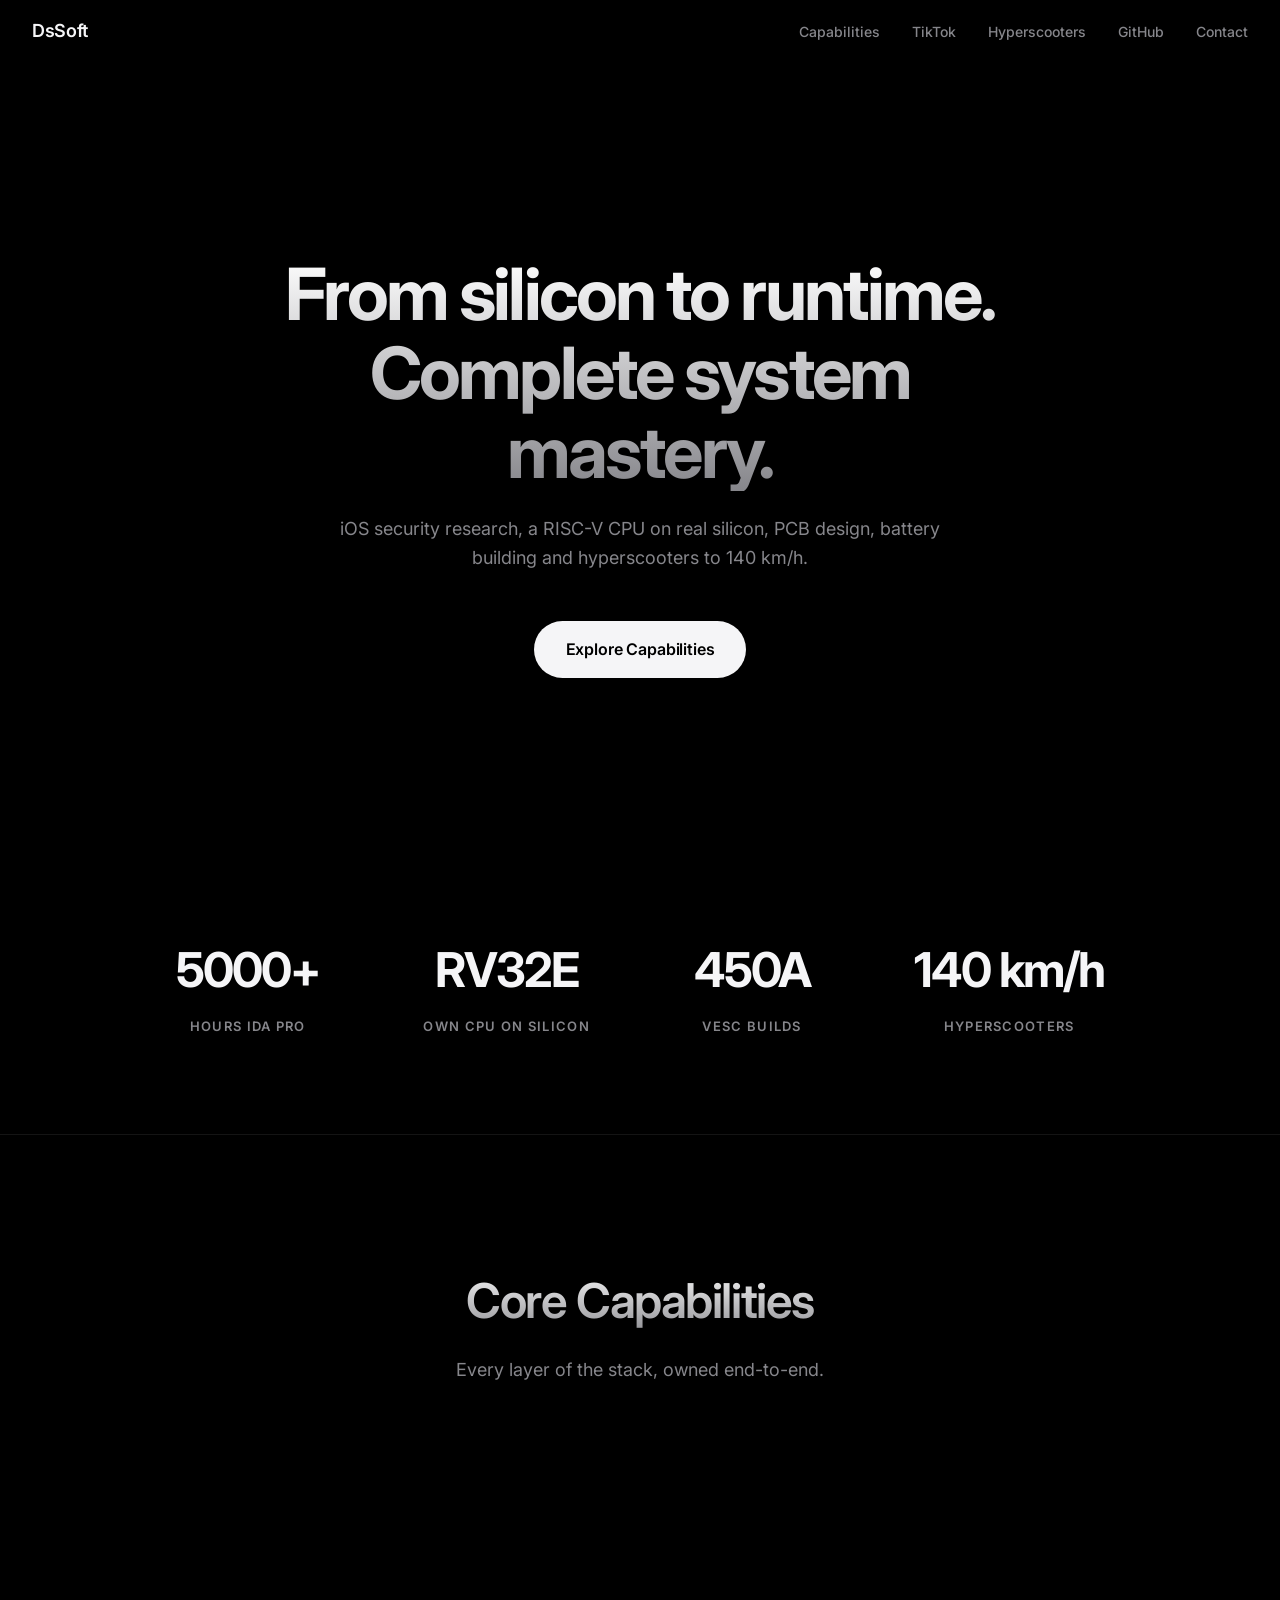
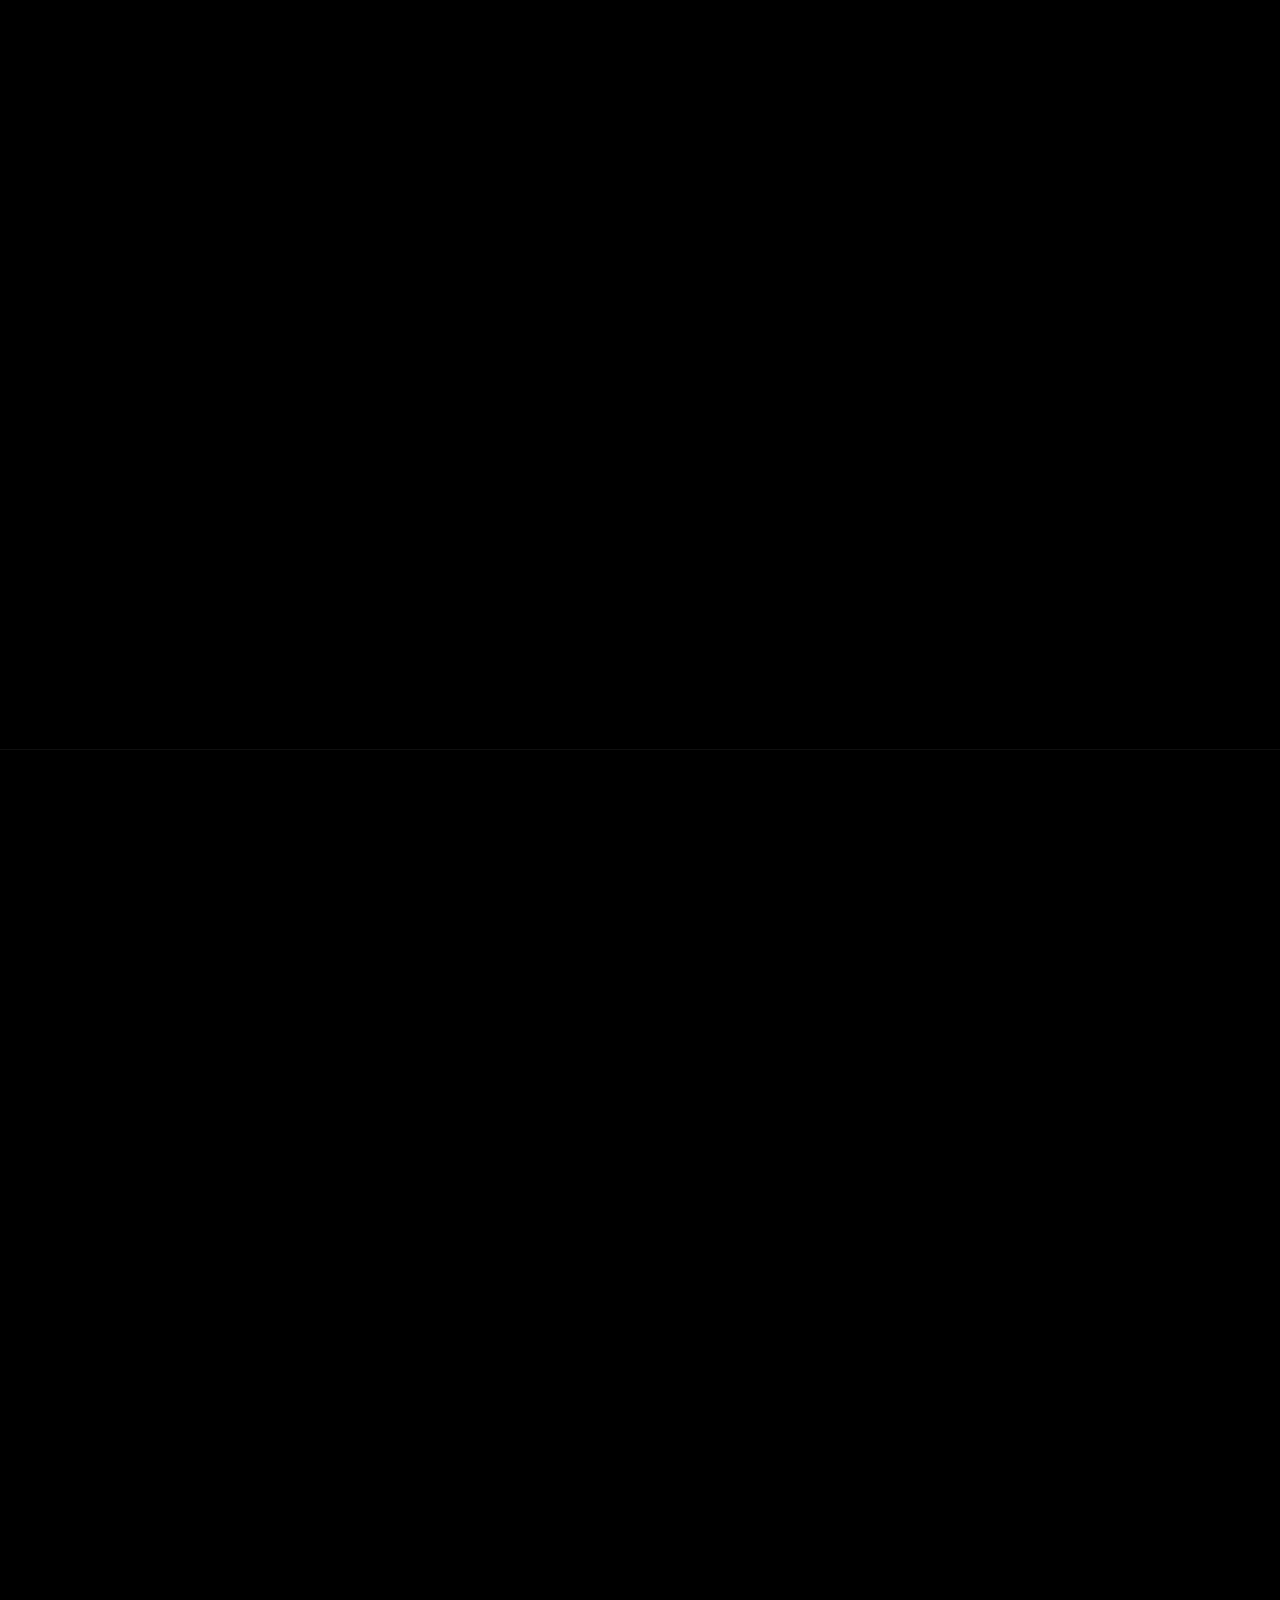
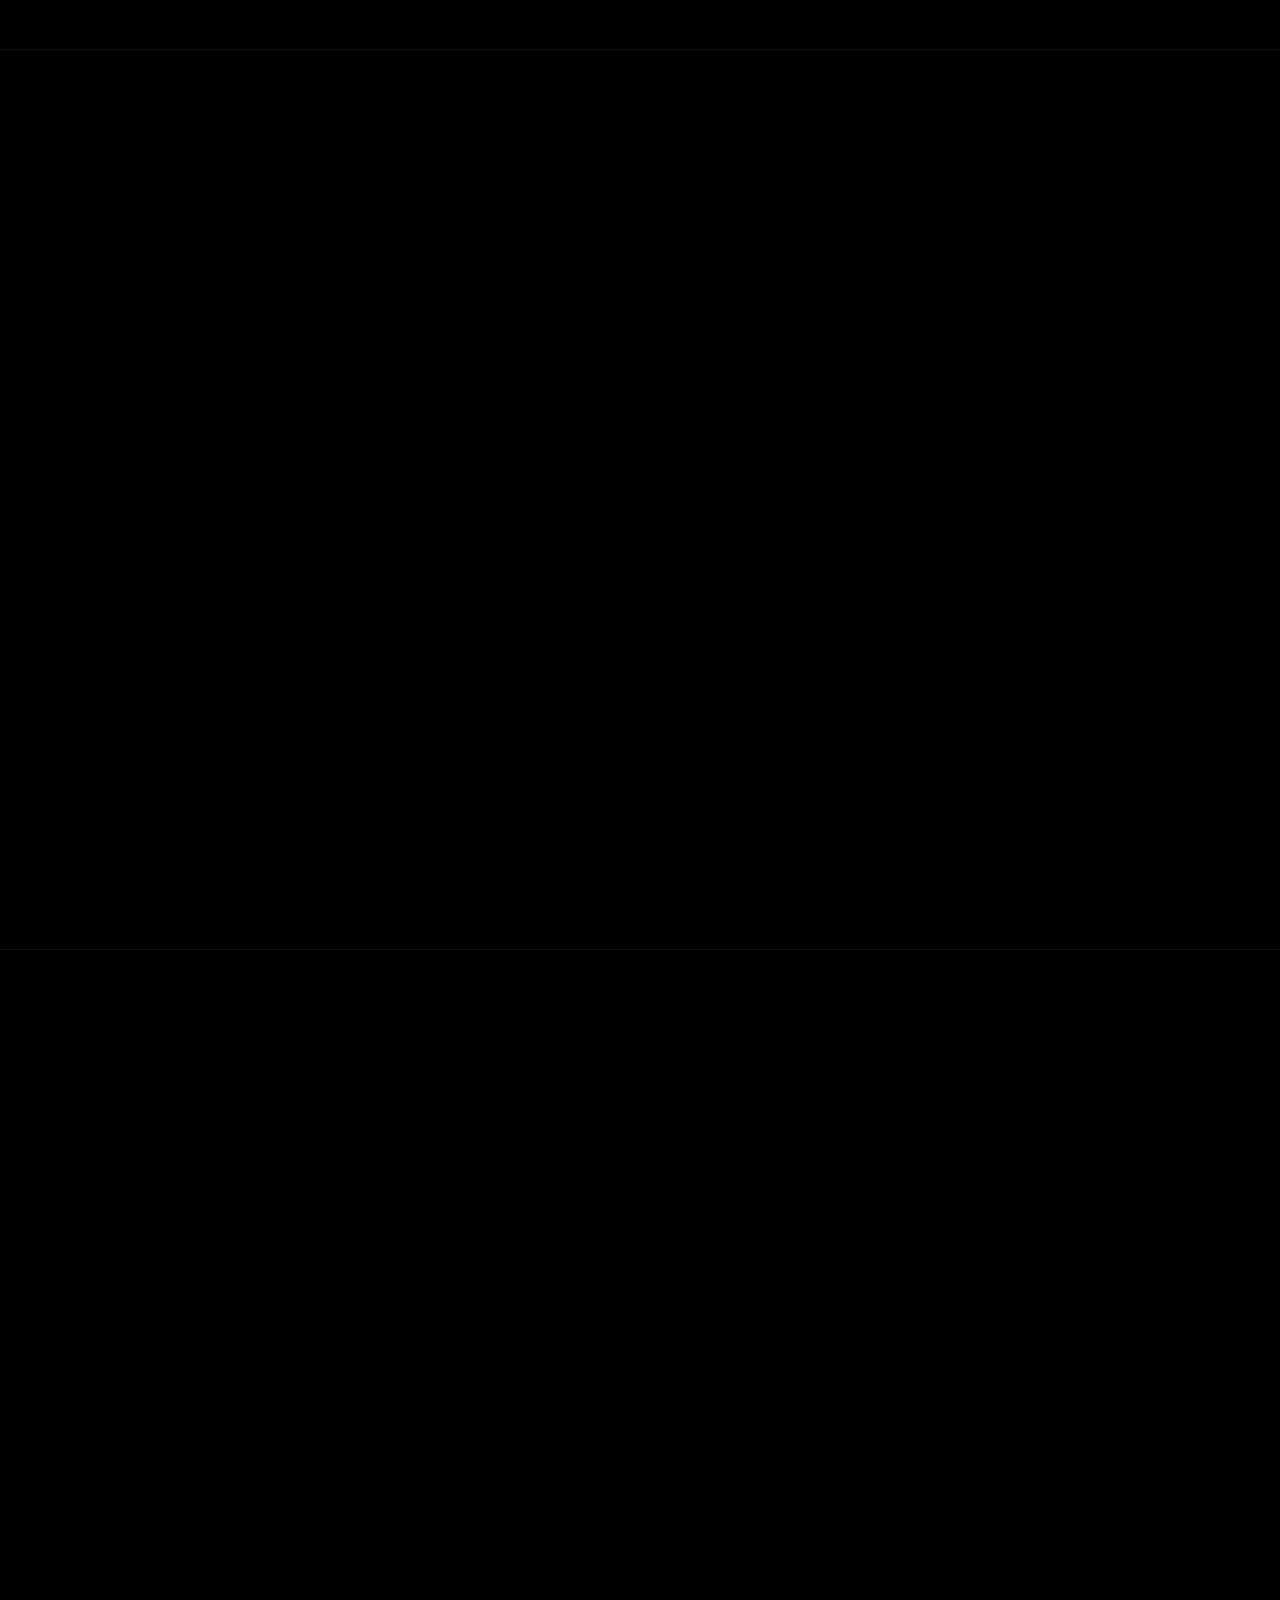
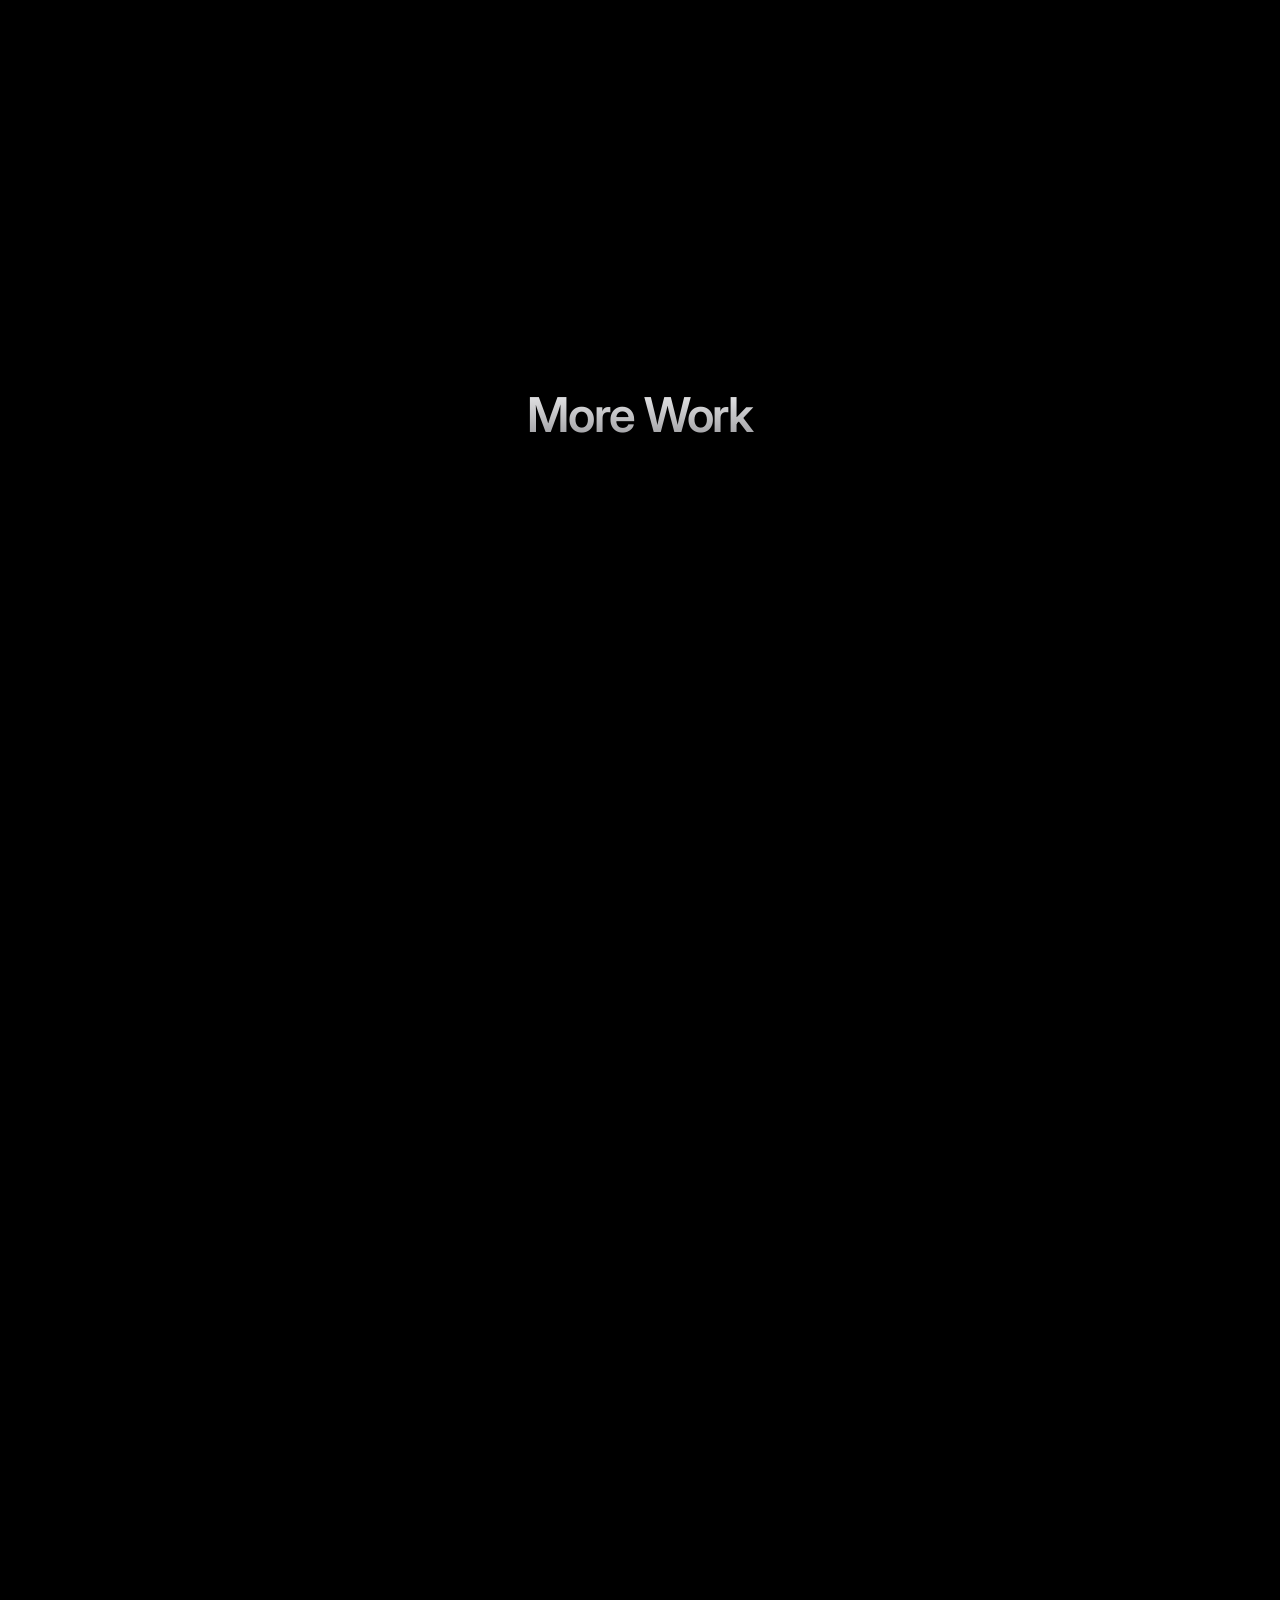
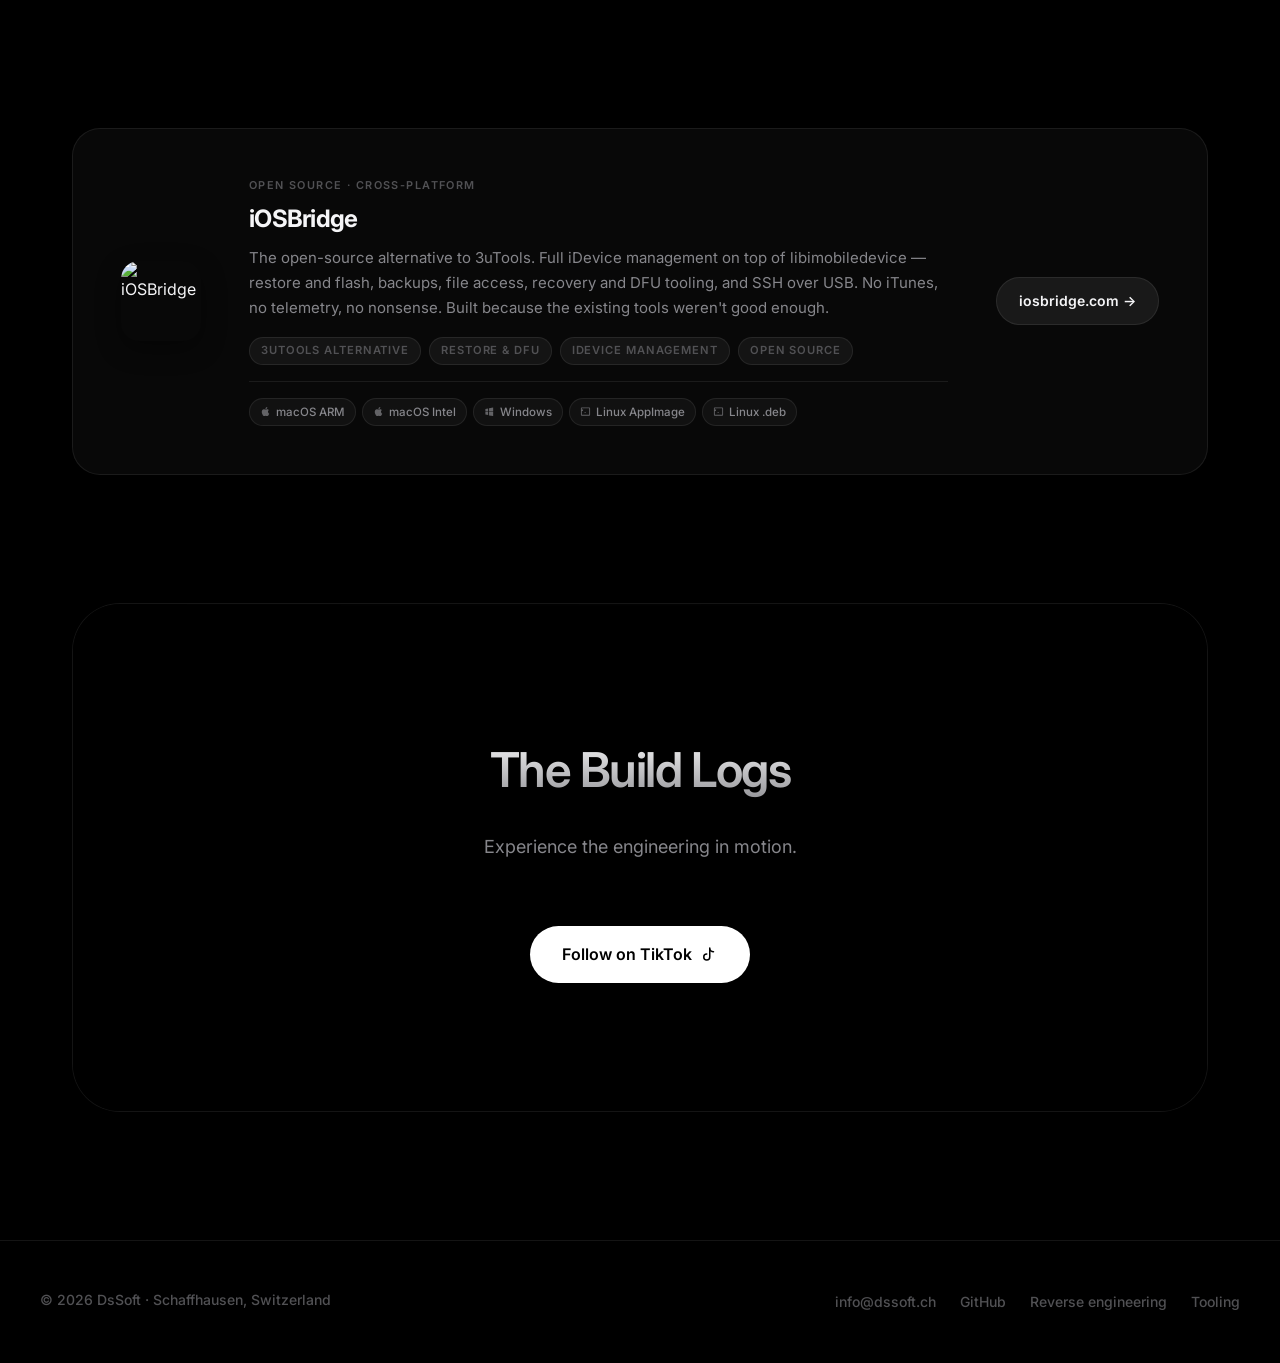
==== index.html @ 842c46b3 "Refresh site content: email contact, new projects, accuracy fixes - Meta/OG/Twitter descriptions: Sc" ====
<!DOCTYPE html>
<html lang="en">

<head>
  <meta charset="UTF-8">
  <meta name="viewport" content="width=device-width, initial-scale=1.0">
  <title>DsSoft — Full-stack hardware & software</title>
  <meta name="description" content="Systems and firmware engineer in Schaffhausen, Switzerland. iOS security research, a RISC-V CPU taped out on Tiny Tapeout, PCB design, custom battery packs and 140 km/h hyperscooters.">
  <link rel="canonical" href="https://www.dssoft.ch/">
  <meta property="og:site_name" content="DsSoft">
  <meta property="og:title" content="DsSoft — Full-stack hardware & software">
  <meta property="og:description" content="Systems and firmware engineer in Schaffhausen, Switzerland. iOS security research, a RISC-V CPU taped out on Tiny Tapeout, PCB design, custom battery packs and 140 km/h hyperscooters.">
  <meta property="og:type" content="website">
  <meta property="og:url" content="https://www.dssoft.ch/">
  <meta property="og:image" content="https://www.dssoft.ch/assets/images/rawdev.jpg">
  <meta name="twitter:card" content="summary_large_image">
  <meta name="twitter:title" content="DsSoft — Full-stack hardware & software">
  <meta name="twitter:description" content="Systems and firmware engineer in Schaffhausen, Switzerland. iOS security research, a RISC-V CPU taped out on Tiny Tapeout, PCB design, custom battery packs and 140 km/h hyperscooters.">
  <meta name="twitter:image" content="https://www.dssoft.ch/assets/images/rawdev.jpg">
  <script type="application/ld+json">
  {
    "@context": "https://schema.org",
    "@type": "Person",
    "name": "DsSoft",
    "url": "https://www.dssoft.ch",
    "sameAs": [
      "https://github.com/dssoftx",
      "https://www.tiktok.com/@whos_.daniel"
    ],
    "description": "Independent systems and firmware engineer specializing in iOS security research, digital chip design, PCB design, custom battery packs and hyperscooter builds.",
    "email": "mailto:info@dssoft.ch",
    "address": {
      "@type": "PostalAddress",
      "addressLocality": "Schaffhausen",
      "addressCountry": "CH"
    },
    "knowsAbout": [
      "Battery Building",
      "VESC Modifications",
      "Hyperscooter Engineering",
      "Reverse Engineering",
      "Embedded Systems",
      "PCB Design",
      "iOS Security Research",
      "RISC-V",
      "Digital IC Design",
      "FPGA",
      "Hackintosh Development"
    ]
  }
  </script>
  <link rel="preconnect" href="https://fonts.googleapis.com">
  <link rel="preconnect" href="https://fonts.gstatic.com" crossorigin>
  <link href="https://fonts.googleapis.com/css2?family=Inter:wght@400;500;600;700&display=swap" rel="stylesheet">
  <style>
    :root {
      --hero-image: url('assets/images/rawdev.jpg');
      --bg-deep: #000000;
      --bg-elevated: #111111;
      --bg-glass: rgba(20, 20, 22, 0.4);
      --bg-glass-hover: rgba(30, 30, 34, 0.5);
      --border-subtle: rgba(255, 255, 255, 0.08);
      --border-strong: rgba(255, 255, 255, 0.16);
      --glass-edge: inset 0 1px 1px rgba(255, 255, 255, 0.15);
      --text-primary: #F5F5F7;
      --text-secondary: #86868B;
      --text-muted: #515154;
      --accent: #0A84FF;
      --accent-glow: rgba(10, 132, 255, 0.4);
      --btn-bg: #F5F5F7;
      --btn-text: #000000;
      --btn-bg-dark: rgba(255, 255, 255, 0.08);
      --ease-out-expo: cubic-bezier(0.16, 1, 0.3, 1);
      --ease-in-out: cubic-bezier(0.65, 0, 0.35, 1);
      --duration-fast: 250ms;
      --duration-normal: 400ms;
      --duration-slow: 700ms;
      --space-xs: 0.25rem;
      --space-sm: 0.5rem;
      --space-md: 1rem;
      --space-lg: 1.5rem;
      --space-xl: 2rem;
      --space-2xl: 3rem;
      --space-3xl: 4rem;
      --space-4xl: 6rem;
      --space-5xl: 8rem;
      --vh: 1vh;
    }

    *,
    *::before,
    *::after {
      box-sizing: border-box;
      margin: 0;
      padding: 0;
    }

    html {
      overflow-x: hidden;
      background: var(--bg-deep);
      height: 100%;
    }

    body {
      font-family: 'Inter', -apple-system, BlinkMacSystemFont, 'Segoe UI', sans-serif;
      background: var(--bg-deep);
      color: var(--text-primary);
      line-height: 1.6;
      overflow-x: hidden;
      -webkit-font-smoothing: antialiased;
      -moz-osx-font-smoothing: grayscale;
      -ms-overflow-style: none;
      scrollbar-width: none;
    }

    body::-webkit-scrollbar {
      display: none;
    }

    h1 {
      font-size: clamp(2.5rem, 6vw + 1rem, 4.5rem);
      font-weight: 700;
      letter-spacing: -0.04em;
      line-height: 1.1;
    }

    h2 {
      font-size: clamp(1.75rem, 4vw + 0.5rem, 3rem);
      font-weight: 600;
      letter-spacing: -0.03em;
    }

    h3 {
      font-size: clamp(1.25rem, 2vw + 0.25rem, 1.5rem);
      font-weight: 600;
      letter-spacing: -0.02em;
    }

    p {
      font-size: clamp(1rem, 1.2vw + 0.5rem, 1.125rem);
      color: var(--text-secondary);
    }

    a {
      color: inherit;
      text-decoration: none;
    }

    .text-gradient {
      background: linear-gradient(180deg, #FFFFFF 0%, #86868B 100%);
      -webkit-background-clip: text;
      -webkit-text-fill-color: transparent;
      background-clip: text;
    }

    /* ── Navbar: fully transparent on load, blurs on scroll ── */
    .navbar {
      position: fixed;
      top: 0;
      left: 0;
      right: 0;
      z-index: 1000;
      padding: var(--space-md) var(--space-xl);
      display: flex;
      align-items: center;
      justify-content: space-between;
      min-height: 64px;
      background: transparent;
      backdrop-filter: none;
      -webkit-backdrop-filter: none;
      border-bottom: 1px solid transparent;
      transition: background 0.5s var(--ease-out-expo),
        backdrop-filter 0.5s var(--ease-out-expo),
        border-color 0.5s var(--ease-out-expo),
        box-shadow 0.5s var(--ease-out-expo);
    }

    .navbar.is-solid {
      background: rgba(10, 10, 12, 0.65);
      backdrop-filter: saturate(180%) blur(20px);
      -webkit-backdrop-filter: saturate(180%) blur(20px);
      border-bottom: 1px solid var(--border-subtle);
      box-shadow: 0 4px 30px rgba(0, 0, 0, 0.5);
    }

    .navbar__brand {
      font-weight: 600;
      font-size: 1.125rem;
      letter-spacing: -0.02em;
      color: var(--text-primary);
      z-index: 1100;
    }

    .navbar__nav {
      display: flex;
      align-items: center;
    }

    .menu-toggle {
      display: none;
      background: none;
      border: none;
      cursor: pointer;
      padding: 10px;
      z-index: 1200;
      position: relative;
    }

    .hamburger {
      display: block;
      width: 24px;
      height: 2px;
      background: var(--text-primary);
      position: relative;
      transition: background 0.3s;
    }

    .hamburger::before,
    .hamburger::after {
      content: '';
      position: absolute;
      width: 24px;
      height: 2px;
      background: var(--text-primary);
      transition: all 0.3s;
    }

    .hamburger::before {
      top: -8px;
    }

    .hamburger::after {
      bottom: -8px;
    }

    .menu-toggle.is-active .hamburger {
      background: transparent;
    }

    .menu-toggle.is-active .hamburger::before {
      transform: rotate(45deg);
      top: 0;
    }

    .menu-toggle.is-active .hamburger::after {
      transform: rotate(-45deg);
      bottom: 0;
    }

    .navbar__links {
      display: flex;
      gap: var(--space-xl);
      list-style: none;
    }

    .navbar__links a {
      font-size: 0.875rem;
      font-weight: 500;
      color: var(--text-secondary);
      transition: color var(--duration-fast);
    }

    .navbar__links a:hover {
      color: var(--text-primary);
    }

    @media (max-width: 768px) {
      .menu-toggle {
        display: block;
      }

      .navbar__links {
        position: fixed;
        top: 0;
        right: -100%;
        width: 100%;
        height: 100vh;
        background: rgba(0, 0, 0, 0.98);
        backdrop-filter: blur(40px);
        -webkit-backdrop-filter: blur(40px);
        flex-direction: column;
        align-items: center;
        justify-content: center;
        gap: var(--space-3xl);
        transition: right 0.5s var(--ease-out-expo);
        z-index: 1050;
      }

      .navbar__links.is-open {
        right: 0;
      }

      .navbar__links a {
        font-size: 1.5rem;
        color: var(--text-primary);
      }
    }

    /* ── Hero ── */
    .hero {
      min-height: 100svh;
      display: flex;
      align-items: center;
      justify-content: center;
      position: relative;
      padding: var(--space-5xl) var(--space-xl) var(--space-4xl);
      overflow: hidden;
    }

    .hero::before {
      content: '';
      position: absolute;
      inset: 0;
      background-image: var(--hero-image);
      background-size: cover;
      background-position: center;
      filter: brightness(0.45) saturate(1.2);
      z-index: 0;
    }

    .hero::after {
      content: '';
      position: absolute;
      inset: 0;
      background: linear-gradient(to bottom,
          rgba(0, 0, 0, 0.15) 0%,
          rgba(0, 0, 0, 0.05) 40%,
          rgba(0, 0, 0, 0.7) 85%,
          rgba(0, 0, 0, 1) 100%);
      z-index: 1;
      pointer-events: none;
    }

    /* Orbs hidden */
    .hero__bg {
      position: absolute;
      inset: 0;
      pointer-events: none;
      z-index: 0;
    }

    .hero__orb {
      display: none;
    }

    .hero__content {
      position: relative;
      z-index: 10;
      text-align: center;
      max-width: 800px;
      margin: 0 auto;
    }

    .hero__badge {
      display: inline-flex;
      align-items: center;
      gap: var(--space-sm);
      padding: 6px 16px;
      margin-bottom: var(--space-xl);
      background: rgba(255, 255, 255, 0.03);
      backdrop-filter: saturate(180%) blur(30px);
      -webkit-backdrop-filter: saturate(180%) blur(30px);
      border: 1px solid var(--border-subtle);
      box-shadow: var(--glass-edge);
      border-radius: 999px;
      font-size: 0.8125rem;
      font-weight: 500;
      color: #D1D1D6;
      opacity: 0;
      animation: fade-up 1s var(--ease-out-expo) 0.2s forwards;
    }

    .hero__headline {
      margin-bottom: var(--space-lg);
      opacity: 0;
      animation: fade-up 1s var(--ease-out-expo) 0.3s forwards;
    }

    .hero__subtitle {
      max-width: 640px;
      margin: 0 auto var(--space-2xl);
      opacity: 0;
      animation: fade-up 1s var(--ease-out-expo) 0.4s forwards;
    }

    .hero__cta {
      display: inline-flex;
      align-items: center;
      justify-content: center;
      padding: 16px 32px;
      background: var(--btn-bg);
      color: var(--btn-text);
      font-weight: 600;
      font-size: 1rem;
      letter-spacing: -0.01em;
      border-radius: 999px;
      cursor: pointer;
      transition: all var(--duration-fast) var(--ease-out-expo);
      opacity: 0;
      animation: fade-up 1s var(--ease-out-expo) 0.5s forwards;
    }

    .hero__cta:hover {
      transform: scale(1.02);
      box-shadow: 0 0 30px rgba(255, 255, 255, 0.2);
    }

    .hero__glass {
      position: absolute;
      background: var(--bg-glass);
      backdrop-filter: saturate(180%) blur(40px);
      -webkit-backdrop-filter: saturate(180%) blur(40px);
      border: 1px solid var(--border-subtle);
      box-shadow: 0 30px 60px rgba(0, 0, 0, 0.6), var(--glass-edge);
      border-radius: 20px;
      padding: var(--space-lg) var(--space-xl);
      font-size: 0.875rem;
      font-weight: 500;
      color: var(--text-primary);
      opacity: 0;
      animation: fade-up 1.2s var(--ease-out-expo) 0.8s forwards;
      z-index: 1;
    }

    .hero__glass--1 {
      top: 20%;
      left: 5%;
      transform: rotate(-3deg);
    }

    .hero__glass--2 {
      bottom: 20%;
      right: 5%;
      transform: rotate(3deg);
    }

    @media (max-width: 1280px) {
      .hero__glass {
        display: none;
      }
    }

    @keyframes fade-up {
      from {
        opacity: 0;
        transform: translateY(30px);
      }

      to {
        opacity: 1;
        transform: translateY(0);
      }
    }

    /* ── Metrics ── */
    .metrics {
      position: relative;
      z-index: 2;
      padding: var(--space-xl) var(--space-xl) var(--space-4xl);
      border-bottom: 1px solid var(--border-subtle);
    }

    .metrics__inner {
      max-width: 1000px;
      margin: 0 auto;
      display: flex;
      flex-wrap: wrap;
      justify-content: space-around;
      gap: var(--space-xl);
    }

    .metrics__item {
      text-align: center;
    }

    .metrics__value {
      font-size: clamp(2rem, 4vw, 3rem);
      font-weight: 700;
      color: var(--text-primary);
      letter-spacing: -0.04em;
      display: block;
      margin-bottom: 4px;
    }

    .metrics__label {
      font-size: 0.8125rem;
      font-weight: 600;
      color: var(--text-secondary);
      text-transform: uppercase;
      letter-spacing: 0.1em;
    }

    /* ── Capability Cards ── */
    .immersive-wrapper {
      position: relative;
      z-index: 2;
    }

    .capabilities__header {
      text-align: center;
      padding: var(--space-5xl) var(--space-xl) var(--space-3xl);
      max-width: 700px;
      margin: 0 auto;
    }

    .capabilities__header h2 {
      margin-bottom: var(--space-md);
    }

    .capabilities__header p {
      font-size: 1.125rem;
    }

    .capability-card {
      position: relative;
      width: 100%;
      min-height: 100svh;
      overflow: hidden;
      display: flex;
      align-items: flex-end;
      cursor: pointer;
    }

    .capability-card__bg {
      position: absolute;
      inset: 0;
      background-image: var(--bg-image);
      background-size: cover;
      background-position: center;
      transform: scale(1.08);
      transition: transform 1.6s cubic-bezier(0.16, 1, 0.3, 1), opacity 0.8s ease;
      opacity: 0.55;
      will-change: transform, opacity;
    }

    .capability-card.is-active .capability-card__bg,
    .capability-card.was-active .capability-card__bg {
      transform: scale(1);
      opacity: 0.65;
    }

    .capability-card__scrim {
      position: absolute;
      inset: 0;
      background: linear-gradient(to top, rgba(0, 0, 0, 0.88) 0%, rgba(0, 0, 0, 0.42) 45%, rgba(0, 0, 0, 0.08) 80%, transparent 100%);
      z-index: 1;
    }

    .capability-card__scrim-top {
      position: absolute;
      inset: 0;
      background: linear-gradient(to bottom, rgba(0, 0, 0, 0.4) 0%, transparent 30%);
      z-index: 1;
    }

    .capability-card__content {
      position: relative;
      z-index: 2;
      padding: clamp(2rem, 5vw, 4rem);
      padding-bottom: clamp(2.5rem, 6vw, 5rem);
      width: 100%;
      max-width: 900px;
      transform: translateY(32px);
      opacity: 0;
      transition: transform 1s cubic-bezier(0.16, 1, 0.3, 1) 0.15s, opacity 0.15s linear;
      will-change: transform, opacity;
    }

    .capability-card.is-active .capability-card__content,
    .capability-card.was-active .capability-card__content {
      transform: translateY(0);
      opacity: 1;
    }

    .capability-card__eyebrow {
      display: inline-block;
      font-size: 0.75rem;
      font-weight: 600;
      letter-spacing: 0.14em;
      text-transform: uppercase;
      color: rgba(255, 255, 255, 0.5);
      margin-bottom: 0.75rem;
    }

    .capability-card__title {
      font-size: clamp(2.6rem, 7vw, 5.5rem);
      font-weight: 700;
      letter-spacing: -0.04em;
      line-height: 1.0;
      margin-bottom: 1rem;
    }

    .capability-card__desc {
      font-size: clamp(1rem, 1.5vw, 1.2rem);
      color: rgba(255, 255, 255, 0.6);
      max-width: 480px;
      margin-bottom: 2rem;
      line-height: 1.55;
    }

    .capability-card__link {
      display: inline-flex;
      align-items: center;
      gap: 8px;
      font-size: 0.9375rem;
      font-weight: 600;
      color: #fff;
      border-bottom: 1px solid rgba(255, 255, 255, 0.3);
      padding-bottom: 2px;
      transition: gap 0.25s var(--ease-out-expo), border-color 0.25s ease;
    }

    .capability-card__link:hover {
      gap: 14px;
      border-color: rgba(255, 255, 255, 0.8);
    }

    .capability-card__counter {
      position: absolute;
      top: clamp(1.5rem, 4vw, 2.5rem);
      right: clamp(1.5rem, 4vw, 2.5rem);
      z-index: 3;
      font-size: 0.8125rem;
      font-weight: 600;
      letter-spacing: 0.08em;
      color: rgba(255, 255, 255, 0.35);
      opacity: 0;
      transform: translateY(-8px);
      transition: opacity 0.6s ease 0.4s, transform 0.6s var(--ease-out-expo) 0.4s;
    }

    .capability-card.is-active .capability-card__counter,
    .capability-card.was-active .capability-card__counter {
      opacity: 1;
      transform: translateY(0);
    }

    .capability-card+.capability-card {
      border-top: 1px solid rgba(255, 255, 255, 0.06);
    }

    @media (max-width: 768px) {
      .capability-card {
        min-height: 92svh;
      }

      .capability-card__title {
        font-size: clamp(2rem, 10vw, 3rem);
      }
    }

    /* ── Secondary tiles ── */
    .secondary-section {
      padding: var(--space-5xl) var(--space-xl);
      max-width: 1200px;
      margin: 0 auto;
    }

    .secondary-section__header {
      text-align: center;
      margin-bottom: var(--space-3xl);
    }

    .secondary-grid {
      display: grid;
      grid-template-columns: repeat(2, minmax(0, 1fr));
      gap: var(--space-lg);
    }

    @media (max-width: 768px) {
      .secondary-grid {
        grid-template-columns: 1fr;
      }
    }

    .glass-tile {
      background: rgba(255, 255, 255, 0.03);
      backdrop-filter: blur(20px) saturate(180%);
      -webkit-backdrop-filter: blur(20px) saturate(180%);
      border: 1px solid var(--border-subtle);
      border-radius: 32px;
      padding: 0;
      overflow: hidden;
      text-decoration: none;
      transition: all 0.5s var(--ease-out-expo);
      display: flex;
      flex-direction: column;
      height: 100%;
    }

    .glass-tile:hover {
      background: rgba(255, 255, 255, 0.06);
      border-color: rgba(255, 255, 255, 0.2);
      transform: translateY(-5px);
    }

    .glass-tile__preview {
      width: 100%;
      height: 190px;
      background-size: cover;
      background-position: center top;
      flex-shrink: 0;
      position: relative;
    }

    .glass-tile__preview::after {
      content: '';
      position: absolute;
      inset: 0;
      background: linear-gradient(to bottom, rgba(0,0,0,0.05) 30%, rgba(0,0,0,0.65) 100%);
    }

    .glass-tile__preview--code {
      display: flex;
      align-items: flex-end;
      padding: var(--space-lg) var(--space-2xl);
      background:
        radial-gradient(circle at 20% 20%, rgba(10, 132, 255, 0.18) 0%, transparent 55%),
        repeating-linear-gradient(0deg, rgba(255, 255, 255, 0.035) 0 1px, transparent 1px 22px),
        repeating-linear-gradient(90deg, rgba(255, 255, 255, 0.035) 0 1px, transparent 1px 22px),
        #0b0b0d;
    }

    .glass-tile__preview--code span {
      position: relative;
      z-index: 1;
      font-family: ui-monospace, "SFMono-Regular", Menlo, Consolas, monospace;
      font-size: 0.8125rem;
      color: rgba(255, 255, 255, 0.55);
    }

    .glass-tile__body {
      padding: var(--space-xl) var(--space-2xl) var(--space-2xl);
      display: flex;
      flex-direction: column;
      flex: 1;
    }

    .glass-tile__title {
      font-size: 1.25rem;
      font-weight: 600;
      color: var(--text-primary);
      margin-bottom: var(--space-xs);
    }

    .glass-tile__desc {
      font-size: 0.95rem;
      color: var(--text-secondary);
      line-height: 1.5;
      flex: 1;
    }

    .glass-tile__eyebrow {
      font-size: 0.7rem;
      font-weight: 600;
      letter-spacing: 0.12em;
      text-transform: uppercase;
      color: var(--text-muted);
      margin-bottom: var(--space-sm);
    }

    .glass-tile__cta {
      display: inline-block;
      margin-top: var(--space-lg);
      font-size: 0.8125rem;
      font-weight: 600;
      color: var(--text-secondary);
      transition: color var(--duration-fast);
    }

    .glass-tile:hover .glass-tile__cta {
      color: var(--text-primary);
    }

    /* ── Product card ── */
    .products-section {
      padding: 0 var(--space-xl) var(--space-5xl);
      max-width: 1200px;
      margin: 0 auto;
    }

    .products-section__header {
      text-align: center;
      margin-bottom: var(--space-3xl);
    }

    .product-card {
      display: flex;
      align-items: center;
      gap: var(--space-2xl);
      background: rgba(255, 255, 255, 0.03);
      border: 1px solid var(--border-subtle);
      border-radius: 28px;
      padding: var(--space-2xl);
      text-decoration: none;
      transition: all 0.5s var(--ease-out-expo);
    }

    .product-card:hover {
      background: rgba(255, 255, 255, 0.06);
      border-color: rgba(255, 255, 255, 0.18);
      transform: translateY(-3px);
    }

    .product-card__icon {
      width: 80px;
      height: 80px;
      border-radius: 18px;
      overflow: hidden;
      flex-shrink: 0;
      box-shadow: 0 8px 24px rgba(0, 0, 0, 0.4);
    }

    .product-card__icon img {
      width: 100%;
      height: 100%;
      object-fit: cover;
      display: block;
    }

    .product-card__body { flex: 1; min-width: 0; }

    .product-card__eyebrow {
      font-size: 0.68rem;
      font-weight: 600;
      text-transform: uppercase;
      letter-spacing: 0.13em;
      color: var(--text-muted);
      margin-bottom: 6px;
    }

    .product-card__name {
      font-size: 1.5rem;
      font-weight: 700;
      color: var(--text-primary);
      letter-spacing: -0.03em;
      margin-bottom: var(--space-sm);
    }

    .product-card__desc {
      font-size: 0.9375rem;
      color: var(--text-secondary);
      line-height: 1.65;
      margin-bottom: var(--space-md);
    }

    .product-card__tags { display: flex; flex-wrap: wrap; gap: 8px; }

    .product-tag {
      display: inline-block;
      padding: 4px 11px;
      background: rgba(255, 255, 255, 0.05);
      border: 1px solid var(--border-subtle);
      border-radius: 999px;
      font-size: 0.7rem;
      font-weight: 600;
      text-transform: uppercase;
      letter-spacing: 0.08em;
      color: var(--text-muted);
    }

    .product-card__action { flex-shrink: 0; }

    .product-card__visit {
      display: inline-flex;
      align-items: center;
      padding: 12px 22px;
      background: rgba(255, 255, 255, 0.07);
      border: 1px solid var(--border-subtle);
      border-radius: 999px;
      font-size: 0.875rem;
      font-weight: 600;
      color: var(--text-primary);
      white-space: nowrap;
      transition: all 0.3s var(--ease-out-expo);
    }

    .product-card:hover .product-card__visit {
      background: rgba(255, 255, 255, 0.13);
      border-color: rgba(255, 255, 255, 0.25);
    }

    .product-card__platforms {
      display: flex;
      flex-wrap: wrap;
      align-items: center;
      gap: 6px;
      margin-top: var(--space-md);
      padding-top: var(--space-md);
      border-top: 1px solid var(--border-subtle);
    }

    .platform-pill {
      display: inline-flex;
      align-items: center;
      gap: 5px;
      padding: 4px 10px;
      background: rgba(255, 255, 255, 0.04);
      border: 1px solid var(--border-subtle);
      border-radius: 999px;
      font-size: 0.72rem;
      font-weight: 500;
      color: var(--text-secondary);
    }

    .platform-pill svg {
      width: 11px;
      height: 11px;
      fill: currentColor;
      flex-shrink: 0;
      opacity: 0.7;
    }

    @media (max-width: 768px) {
      .glass-tile { border-radius: 24px; }
      .glass-tile__body { padding: var(--space-lg) var(--space-xl) var(--space-xl); }
      .product-card { flex-direction: column; align-items: flex-start; gap: var(--space-lg); }
      .product-card__action { align-self: stretch; }
      .product-card__visit { width: 100%; justify-content: center; }
    }

    /* ── CTA Panel ── */
    .cta-section {
      padding: 0 var(--space-xl) var(--space-5xl);
      max-width: 1200px;
      margin: 0 auto;
    }

    .cta-panel {
      padding: var(--space-5xl) var(--space-2xl);
      border-radius: 48px;
      position: relative;
      overflow: hidden;
      border: 1px solid var(--border-subtle);
      display: flex;
      align-items: center;
      justify-content: center;
      text-align: center;
      background: #000;
    }

    .cta-panel::before {
      content: '';
      position: absolute;
      inset: 0;
      background-image: var(--bg-image);
      background-size: cover;
      background-position: center;
      opacity: 0.4;
      transition: transform 2s var(--ease-out-expo);
      z-index: 1;
    }

    .cta-panel__overlay {
      position: absolute;
      inset: 0;
      background: radial-gradient(circle at center, rgba(0, 0, 0, 0) 0%, rgba(0, 0, 0, 0.8) 100%);
      backdrop-filter: blur(2px);
      z-index: 2;
    }

    .cta-panel__content {
      position: relative;
      z-index: 3;
    }

    .cta-panel:hover::before {
      transform: scale(1.1);
    }

    .cta-panel__btn {
      display: inline-flex;
      align-items: center;
      padding: 16px 32px;
      background: #FFFFFF;
      color: #000000;
      font-weight: 600;
      border-radius: 999px;
      transition: all 0.4s var(--ease-out-expo);
      box-shadow: 0 10px 20px rgba(0, 0, 0, 0.3);
    }

    .cta-panel__btn:hover {
      transform: translateY(-3px) scale(1.03);
      box-shadow: 0 20px 40px rgba(0, 0, 0, 0.5);
      background: #F5F5F7;
    }

    .cta-panel__title {
      margin-bottom: var(--space-lg);
    }

    .cta-panel__text {
      margin-bottom: var(--space-3xl);
      font-size: 1.125rem;
      line-height: 1.6;
      max-width: 550px;
      margin-left: auto;
      margin-right: auto;
      color: var(--text-secondary);
    }

    /* ── Reveals ── */
    .reveal {
      opacity: 0;
      transform: translateY(40px);
      transition: all 0.8s var(--ease-out-expo);
    }

    .reveal.is-visible {
      opacity: 1;
      transform: translateY(0);
    }

    .reveal--stagger-1 {
      transition-delay: 0.05s;
    }

    .reveal--stagger-2 {
      transition-delay: 0.1s;
    }

    .reveal--stagger-3 {
      transition-delay: 0.15s;
    }

    .reveal--stagger-4 {
      transition-delay: 0.2s;
    }

    /* ── Footer ── */
    .footer {
      padding: var(--space-2xl) var(--space-xl);
      border-top: 1px solid var(--border-subtle);
      background: var(--bg-deep);
    }

    .footer__inner {
      max-width: 1200px;
      margin: 0 auto;
      display: flex;
      flex-wrap: wrap;
      justify-content: space-between;
      gap: var(--space-md);
    }

    .footer__copy,
    .footer__links a {
      font-size: 0.875rem;
      color: var(--text-muted);
      font-weight: 500;
    }

    .footer__links {
      display: flex;
      gap: var(--space-lg);
      list-style: none;
    }

    .footer__links a:hover {
      color: var(--text-primary);
    }

    /* ── Scroll hint ── */
    .scroll-hint {
      position: absolute;
      bottom: 2rem;
      left: 50%;
      transform: translateX(-50%);
      z-index: 5;
      display: flex;
      flex-direction: column;
      align-items: center;
      gap: 6px;
      opacity: 0;
      animation: hint-fade 1s ease 2s forwards;
      pointer-events: none;
    }

    .scroll-hint__label {
      font-size: 0.6875rem;
      font-weight: 600;
      letter-spacing: 0.15em;
      text-transform: uppercase;
      color: rgba(255, 255, 255, 0.35);
    }

    .scroll-hint__arrow {
      width: 20px;
      height: 20px;
      border-right: 1.5px solid rgba(255, 255, 255, 0.35);
      border-bottom: 1.5px solid rgba(255, 255, 255, 0.35);
      transform: rotate(45deg);
      animation: arrow-bounce 1.6s ease-in-out 2.2s infinite;
    }

    @keyframes hint-fade {
      from {
        opacity: 0;
      }

      to {
        opacity: 1;
      }
    }

    @keyframes arrow-bounce {

      0%,
      100% {
        transform: rotate(45deg) translate(0, 0);
      }

      50% {
        transform: rotate(45deg) translate(4px, 4px);
      }
    }

    .scroll-hint.is-hidden {
      opacity: 0 !important;
      transition: opacity 0.4s ease;
      animation: none;
    }

    /* ── Progress dots ── */
    .card-dots {
      position: fixed;
      right: 1.5rem;
      top: 50%;
      transform: translateY(-50%);
      z-index: 500;
      display: flex;
      flex-direction: column;
      gap: 10px;
      pointer-events: none;
      opacity: 0;
      transition: opacity 0.4s ease;
    }

    .card-dots.is-visible {
      opacity: 1;
    }

    .card-dot {
      width: 6px;
      height: 6px;
      border-radius: 50%;
      background: rgba(255, 255, 255, 0.25);
      transition: background 0.3s ease, transform 0.3s ease;
    }

    .card-dot.is-active {
      background: #fff;
      transform: scale(1.5);
    }
  </style>
</head>

<body>

  <header class="navbar" id="navbar">
    <a href="index.html" class="navbar__brand">DsSoft</a>
    <nav class="navbar__nav">
      <button class="menu-toggle" id="menu-toggle" aria-label="Toggle Menu">
        <span class="hamburger"></span>
      </button>
      <ul class="navbar__links" id="navbar-links">
        <li><a href="#capabilities">Capabilities</a></li>
        <li><a href="#tiktok">TikTok</a></li>
        <li><a href="hyperscooters.html">Hyperscooters</a></li>
        <li><a href="https://github.com/dssoftx" target="_blank" rel="noopener">GitHub</a></li>
        <li><a href="mailto:info@dssoft.ch">Contact</a></li>
      </ul>
    </nav>
  </header>

  <main>

    <section class="hero">
      <div class="hero__bg">
        <div class="hero__orb hero__orb--1"></div>
        <div class="hero__orb hero__orb--2"></div>
      </div>
      <div class="hero__content">
        <h1 class="hero__headline text-gradient">From silicon to runtime. Complete system mastery.</h1>
        <p class="hero__subtitle">iOS security research, a RISC-V CPU on real silicon, PCB design, battery building
          and hyperscooters to 140 km/h.</p>
        <a href="#capabilities" class="hero__cta">Explore Capabilities</a>
      </div>
    </section>

    <section class="metrics">
      <div class="metrics__inner">
        <div class="metrics__item reveal"><span class="metrics__value">5000+</span><span class="metrics__label">Hours
            IDA Pro</span></div>
        <div class="metrics__item reveal reveal--stagger-1"><span class="metrics__value">RV32E</span><span
            class="metrics__label">Own CPU on silicon</span></div>
        <div class="metrics__item reveal reveal--stagger-2"><span class="metrics__value">450A</span><span
            class="metrics__label">VESC builds</span></div>
        <div class="metrics__item reveal reveal--stagger-3"><span class="metrics__value">140 km/h</span><span
            class="metrics__label">Hyperscooters</span></div>
      </div>
    </section>

    <section id="capabilities" class="immersive-wrapper">
      <div class="capabilities__header reveal">
        <h2 class="text-gradient">Core Capabilities</h2>
        <p>Every layer of the stack, owned end-to-end.</p>
      </div>

      <div id="capabilities-snap">

        <a href="battery.html" class="capability-card" id="cap-0" style="--bg-image: url('./assets/images/batt1.jpg');">
          <div class="capability-card__bg"></div>
          <div class="capability-card__scrim-top"></div>
          <div class="capability-card__scrim"></div>
          <div class="capability-card__counter">01 / 04</div>
          <div class="capability-card__content">
            <span class="capability-card__eyebrow">Energy Systems</span>
            <h3 class="capability-card__title text-gradient">Battery Building</h3>
            <p class="capability-card__desc">40S+ high-discharge packs engineered for hyperscooters and DIY EV projects.
            </p>
            <span class="capability-card__link">View Engineering Process <span aria-hidden="true">→</span></span>
          </div>
          <div class="scroll-hint" id="scroll-hint">
            <span class="scroll-hint__label">Scroll</span>
            <div class="scroll-hint__arrow"></div>
          </div>
        </a>

        <a href="hyperscooters.html" class="capability-card" id="cap-1"
          style="--bg-image: url('./assets/images/lime5.jpg');">
          <div class="capability-card__bg"></div>
          <div class="capability-card__scrim-top"></div>
          <div class="capability-card__scrim"></div>
          <div class="capability-card__counter">02 / 04</div>
          <div class="capability-card__content">
            <span class="capability-card__eyebrow">Mobility</span>
            <h3 class="capability-card__title text-gradient">Hyperscooter Design</h3>
            <p class="capability-card__desc">140 km/h performance achieved through custom VESC logic and thermal
              optimisation.</p>
            <span class="capability-card__link">See the G30 Flagship <span aria-hidden="true">→</span></span>
          </div>
        </a>

        <a href="reverse-engineering.html" class="capability-card" id="cap-2"
          style="--bg-image: url('./assets/images/proto1.jpg');">
          <div class="capability-card__bg"></div>
          <div class="capability-card__scrim-top"></div>
          <div class="capability-card__scrim"></div>
          <div class="capability-card__counter">03 / 04</div>
          <div class="capability-card__content">
            <span class="capability-card__eyebrow">Security Research</span>
            <h3 class="capability-card__title text-gradient">Reverse engineering</h3>
            <p class="capability-card__desc">Bootrom and iBoot analysis, firmware extraction and runtime instrumentation on iOS hardware.</p>
            <span class="capability-card__link">See the research Lab <span aria-hidden="true">→</span></span>
          </div>
        </a>

        <a href="pcb-design.html" class="capability-card" id="cap-3"
          style="--bg-image: url('./assets/images/pcb1.jpg');">
          <div class="capability-card__bg"></div>
          <div class="capability-card__scrim-top"></div>
          <div class="capability-card__scrim"></div>
          <div class="capability-card__counter">04 / 04</div>
          <div class="capability-card__content">
            <span class="capability-card__eyebrow">Hardware</span>
            <h3 class="capability-card__title text-gradient">PCB Design</h3>
            <p class="capability-card__desc">Custom printed circuit board layouts for hyperscooters and EV projects.</p>
            <span class="capability-card__link">See the PCB Work <span aria-hidden="true">→</span></span>
          </div>
        </a>

      </div>
    </section>

    <div class="card-dots" id="card-dots"></div>

    <section class="secondary-section">
      <div class="secondary-section__header reveal">
        <h2 class="text-gradient">More Work</h2>
      </div>
      <div class="secondary-grid">
        <a href="hackintosh.html" class="glass-tile reveal">
          <div class="glass-tile__preview" style="background-image: url('assets/images/windowonly.png');"></div>
          <div class="glass-tile__body">
            <div class="glass-tile__eyebrow">OpenCore · AMD · macOS</div>
            <h4 class="glass-tile__title">Hackintosh Engineering</h4>
            <p class="glass-tile__desc">AMD Ryzen 5950X and RX 6750 XT running native macOS — custom EFI from scratch, ACPI hot-patches, and kexts built for a daily-driver machine. Geekbench results on the build page.</p>
            <span class="glass-tile__cta">View build &rarr;</span>
          </div>
        </a>
        <a href="embedded-tooling.html" class="glass-tile reveal reveal--stagger-1">
          <div class="glass-tile__preview" style="background-image: url('assets/images/proto2.jpg'); background-position: center;"></div>
          <div class="glass-tile__body">
            <div class="glass-tile__eyebrow">iOS Security Research · Open Source</div>
            <h4 class="glass-tile__title">iOS Security Tooling</h4>
            <p class="glass-tile__desc">Three open-source tools for low-level iOS access: 64-bit iBoot patcher, Astris probe patcher, and an SSH ramdisk for iPhone 15 Plus. Built for researchers — public on GitHub.</p>
            <span class="glass-tile__cta">View repos &rarr;</span>
          </div>
        </a>
        <a href="https://github.com/dssoftx/tinyrv32e" target="_blank" rel="noopener" class="glass-tile reveal reveal--stagger-2">
          <div class="glass-tile__preview glass-tile__preview--code" aria-hidden="true"><span>tt_um_dssoftx_tinyrv32e</span></div>
          <div class="glass-tile__body">
            <div class="glass-tile__eyebrow">RISC-V · Tiny Tapeout · GF180MCU</div>
            <h4 class="glass-tile__title">tinyrv32e — Own Silicon</h4>
            <p class="glass-tile__desc">A multi-cycle RV32E CPU core designed from scratch, with program and data in external SPI flash and PSRAM. Submitted to Tiny Tapeout GF 26c on a 2×2 tile slot, sponsored by SwissChips (ETH Zürich).</p>
            <span class="glass-tile__cta">View on GitHub &rarr;</span>
          </div>
        </a>
        <div class="glass-tile reveal reveal--stagger-3">
          <div class="glass-tile__preview glass-tile__preview--code" aria-hidden="true"><span>XC7A35T · PCIe · M.2</span></div>
          <div class="glass-tile__body">
            <div class="glass-tile__eyebrow">FPGA · PCIe · In progress</div>
            <h4 class="glass-tile__title">M.2 FPGA Boards</h4>
            <p class="glass-tile__desc">Two Artix-7 boards in M.2 form factor: a PCIe DMA card with FT601 USB 3 and a USB-C side channel, and an accelerator with on-board DDR3. Built to learn PCIe from the ground up.</p>
            <span class="glass-tile__cta">Build log coming soon</span>
          </div>
        </div>
      </div>
    </section>

    <section class="products-section">
      <div class="products-section__header reveal">
        <h2 class="text-gradient">Active Products</h2>
      </div>
      <a href="https://iosbridge.com" target="_blank" class="product-card reveal">
        <div class="product-card__icon">
          <img src="assets/images/Icon.png" alt="iOSBridge">
        </div>
        <div class="product-card__body">
          <div class="product-card__eyebrow">Open Source · Cross-platform</div>
          <div class="product-card__name">iOSBridge</div>
          <p class="product-card__desc">The open-source alternative to 3uTools. Full iDevice management on top of libimobiledevice — restore and flash, backups, file access, recovery and DFU tooling, and SSH over USB. No iTunes, no telemetry, no nonsense. Built because the existing tools weren't good enough.</p>
          <div class="product-card__tags">
            <span class="product-tag">3uTools Alternative</span>
            <span class="product-tag">Restore &amp; DFU</span>
            <span class="product-tag">iDevice Management</span>
            <span class="product-tag">Open Source</span>
          </div>
          <div class="product-card__platforms">
            <span class="platform-pill">
              <svg viewBox="0 0 24 24"><path d="M18.71 19.5c-.83 1.24-1.71 2.45-3.05 2.47-1.34.03-1.77-.79-3.29-.79-1.53 0-2 .77-3.27.82-1.31.05-2.3-1.32-3.14-2.53C4.25 17 2.94 12.45 4.7 9.39c.87-1.52 2.43-2.48 4.12-2.51 1.28-.02 2.5.87 3.29.87.78 0 2.26-1.07 3.8-.91.65.03 2.47.26 3.64 1.98-.09.06-2.17 1.28-2.15 3.81.03 3.02 2.65 4.03 2.68 4.04-.03.07-.42 1.44-1.38 2.83M13 3.5c.73-.83 1.94-1.46 2.94-1.5.13 1.17-.34 2.35-1.04 3.19-.69.85-1.83 1.51-2.95 1.42-.15-1.15.41-2.35 1.05-3.11z"/></svg>
              macOS ARM
            </span>
            <span class="platform-pill">
              <svg viewBox="0 0 24 24"><path d="M18.71 19.5c-.83 1.24-1.71 2.45-3.05 2.47-1.34.03-1.77-.79-3.29-.79-1.53 0-2 .77-3.27.82-1.31.05-2.3-1.32-3.14-2.53C4.25 17 2.94 12.45 4.7 9.39c.87-1.52 2.43-2.48 4.12-2.51 1.28-.02 2.5.87 3.29.87.78 0 2.26-1.07 3.8-.91.65.03 2.47.26 3.64 1.98-.09.06-2.17 1.28-2.15 3.81.03 3.02 2.65 4.03 2.68 4.04-.03.07-.42 1.44-1.38 2.83M13 3.5c.73-.83 1.94-1.46 2.94-1.5.13 1.17-.34 2.35-1.04 3.19-.69.85-1.83 1.51-2.95 1.42-.15-1.15.41-2.35 1.05-3.11z"/></svg>
              macOS Intel
            </span>
            <span class="platform-pill">
              <svg viewBox="0 0 24 24"><path d="M3 12V6.75L9 5.43V11.91L3 12M20 3V11.75L11 11.91V5.06L20 3M3 13L9 13.09V19.9L3 18.75V13M20 13.25V22L11 20.94V13.09L20 13.25Z"/></svg>
              Windows
            </span>
            <span class="platform-pill">
              <svg viewBox="0 0 24 24"><path d="M20 19H4V5H20V19M20 3H4C2.9 3 2 3.9 2 5V19A2 2 0 004 21H20A2 2 0 0022 19V5C22 3.9 21.1 3 20 3M7 7L5.5 8.5L7 10L5.5 11.5L7 13L3.5 9.5L7 6V7M11.5 15L13 13H9L11.5 15Z"/></svg>
              Linux AppImage
            </span>
            <span class="platform-pill">
              <svg viewBox="0 0 24 24"><path d="M20 19H4V5H20V19M20 3H4C2.9 3 2 3.9 2 5V19A2 2 0 004 21H20A2 2 0 0022 19V5C22 3.9 21.1 3 20 3M7 7L5.5 8.5L7 10L5.5 11.5L7 13L3.5 9.5L7 6V7M11.5 15L13 13H9L11.5 15Z"/></svg>
              Linux .deb
            </span>
          </div>
        </div>
        <div class="product-card__action">
          <span class="product-card__visit">iosbridge.com &rarr;</span>
        </div>
      </a>
    </section>

    <section id="tiktok" class="cta-section">
      <div class="cta-panel reveal" style="--bg-image: url('assets/images/lime2.jpg');">
        <div class="cta-panel__overlay"></div>
        <div class="cta-panel__content">
          <h2 class="cta-panel__title text-gradient">The Build Logs</h2>
          <p class="cta-panel__text">Experience the engineering in motion.</p>
          <a href="https://www.tiktok.com/@whos_.daniel" target="_blank" class="cta-panel__btn">
            <span>Follow on TikTok</span>
            <svg width="18" height="18" viewBox="0 0 24 24" fill="none" stroke="currentColor" stroke-width="2"
              stroke-linecap="round" stroke-linejoin="round" style="margin-left:8px">
              <path d="M9 12a4 4 0 1 0 4 4V4a5 5 0 0 0 5 5"></path>
            </svg>
          </a>
        </div>
      </div>
    </section>

  </main>

  <footer class="footer">
    <div class="footer__inner">
      <p class="footer__copy">© 2026 DsSoft · Schaffhausen, Switzerland</p>
      <ul class="footer__links">
        <li><a href="mailto:info@dssoft.ch">info@dssoft.ch</a></li>
        <li><a href="https://github.com/dssoftx" target="_blank" rel="noopener">GitHub</a></li>
        <li><a href="reverse-engineering.html">Reverse engineering</a></li>
        <li><a href="embedded-tooling.html">Tooling</a></li>
      </ul>
    </div>
  </footer>

  <script>
    let lastWidth = window.innerWidth;
    let lastHeight = window.innerHeight;
    const VH_CHROME_THRESHOLD = 120;

    function setVh() {
      document.documentElement.style.setProperty('--vh', `${window.innerHeight * 0.01}px`);
      lastWidth = window.innerWidth;
      lastHeight = window.innerHeight;
    }
    setVh();

    window.addEventListener('resize', () => {
      const newW = window.innerWidth;
      const newH = window.innerHeight;
      const dW = Math.abs(newW - lastWidth);
      const dH = Math.abs(newH - lastHeight);
      if (dW === 0 && dH <= VH_CHROME_THRESHOLD) return;
      setVh();
    }, { passive: true });

    window.addEventListener('orientationchange', () => {
      setTimeout(setVh, 150);
    }, { passive: true });

    /* ── Navbar: transparent on load, blur on scroll ── */
    const navbar = document.getElementById('navbar');
    const menuToggle = document.getElementById('menu-toggle');
    const navLinks = document.getElementById('navbar-links');

    window.addEventListener('scroll', () => {
      navbar.classList.toggle('is-solid', window.scrollY > 50);
    }, { passive: true });

    menuToggle.addEventListener('click', () => {
      menuToggle.classList.toggle('is-active');
      navLinks.classList.toggle('is-open');
      document.body.style.overflow = navLinks.classList.contains('is-open') ? 'hidden' : '';
    });

    document.querySelectorAll('.navbar__links a').forEach(link => {
      link.addEventListener('click', () => {
        menuToggle.classList.remove('is-active');
        navLinks.classList.remove('is-open');
        document.body.style.overflow = '';
      });
    });

    /* ── Generic reveals ── */
    const revealObserver = new IntersectionObserver(entries => {
      entries.forEach(e => { if (e.isIntersecting) e.target.classList.add('is-visible'); });
    }, { threshold: 0.1, rootMargin: '0px 0px -50px 0px' });
    document.querySelectorAll('.reveal').forEach(el => revealObserver.observe(el));

    /* ── Capability cards ── */
    const cards = Array.from(document.querySelectorAll('.capability-card'));
    const snapTrack = document.getElementById('capabilities-snap');
    const dotsWrap = document.getElementById('card-dots');
    const scrollHint = document.getElementById('scroll-hint');

    const dots = cards.map(() => {
      const d = document.createElement('div');
      d.className = 'card-dot';
      dotsWrap.appendChild(d);
      return d;
    });

    let currentCard = -1;

    const trackObserver = new IntersectionObserver(entries => {
      dotsWrap.classList.toggle('is-visible', entries[0].isIntersecting);
    }, { threshold: 0.01 });
    trackObserver.observe(snapTrack);

    function activateCard(index) {
      if (index === currentCard) return;
      currentCard = index;
      cards.forEach((c, i) => {
        const on = (i === index);
        c.classList.toggle('is-active', on);
        if (on) c.classList.add('was-active');
      });
      dots.forEach((d, i) => d.classList.toggle('is-active', i === index));
      if (index > 0 && scrollHint) scrollHint.classList.add('is-hidden');
    }

    function updateCardFades() {
      const vh = window.innerHeight;
      cards.forEach(card => {
        const r = card.getBoundingClientRect();
        const content = card.querySelector('.capability-card__content');
        const counter = card.querySelector('.capability-card__counter');
        if (!content) return;
        const cardCentre = r.top + r.height / 2;
        const vpCentre = vh / 2;
        const dist = Math.abs(cardCentre - vpCentre);
        const maxDist = vh * 0.75;
        const opacity = Math.max(0, 1 - dist / maxDist);
        content.style.opacity = opacity;
        if (counter) counter.style.opacity = opacity * 0.6;
      });
    }

    function mostVisibleIndex() {
      let best = -1, bestPx = 0;
      cards.forEach((c, i) => {
        const r = c.getBoundingClientRect();
        const px = Math.max(0, Math.min(r.bottom, window.innerHeight) - Math.max(r.top, 0));
        if (px > bestPx) { bestPx = px; best = i; }
      });
      return best;
    }

    window.addEventListener('scroll', () => {
      const visible = mostVisibleIndex();
      if (visible !== -1) activateCard(visible);
      updateCardFades();
    }, { passive: true });

    document.addEventListener('keydown', e => {
      if (!dotsWrap.classList.contains('is-visible')) return;
      if (e.key === 'ArrowDown' || e.key === 'ArrowRight') {
        e.preventDefault();
        const next = Math.min(currentCard + 1, cards.length - 1);
        const isMobile = window.innerWidth <= 768;
        const navH = isMobile ? navbar.getBoundingClientRect().height : 0;
        const target = window.scrollY + cards[next].getBoundingClientRect().top - navH;
        window.scrollTo({ top: target, behavior: 'smooth' });
      }
      if (e.key === 'ArrowUp' || e.key === 'ArrowLeft') {
        e.preventDefault();
        const prev = Math.max(currentCard - 1, 0);
        const isMobile = window.innerWidth <= 768;
        const navH = isMobile ? navbar.getBoundingClientRect().height : 0;
        const target = window.scrollY + cards[prev].getBoundingClientRect().top - navH;
        window.scrollTo({ top: target, behavior: 'smooth' });
      }
    });

    const boot = mostVisibleIndex();
    activateCard(boot !== -1 ? boot : 0);
    updateCardFades();
  </script>

</body>

</html>
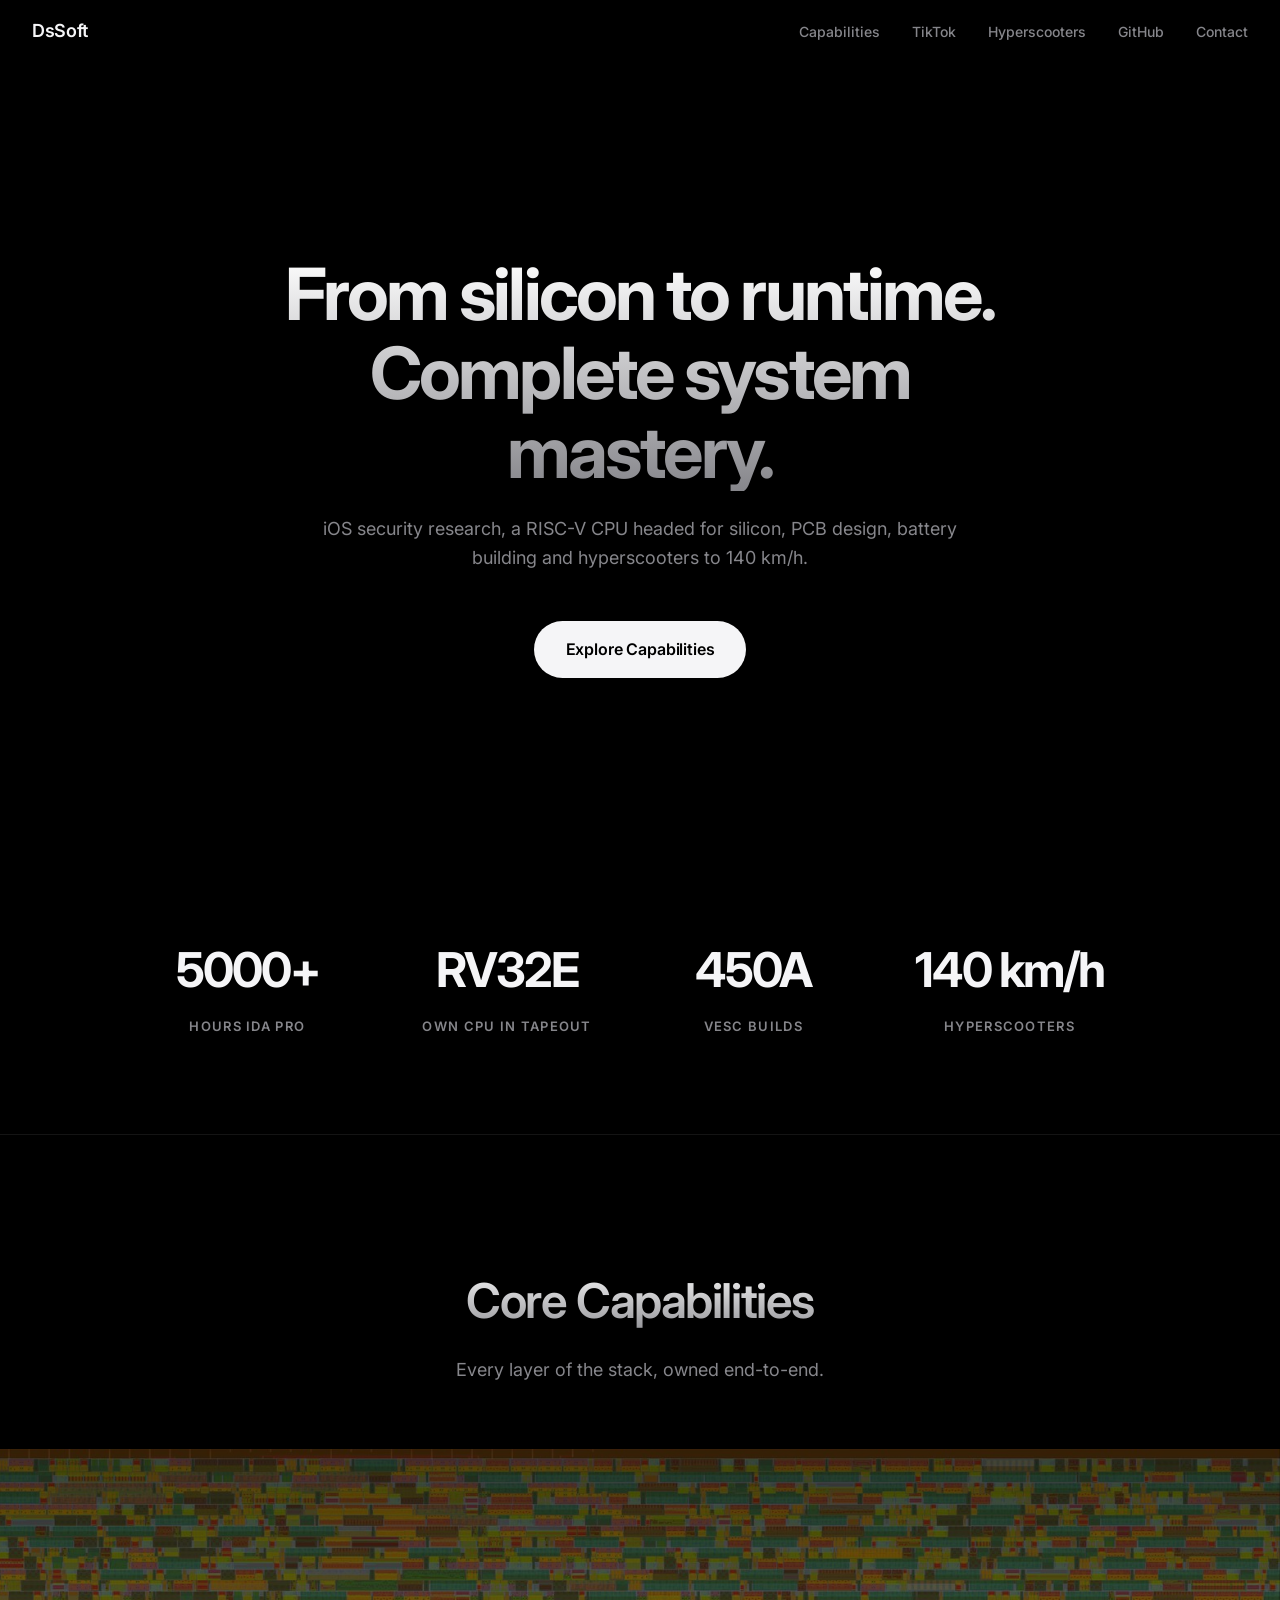
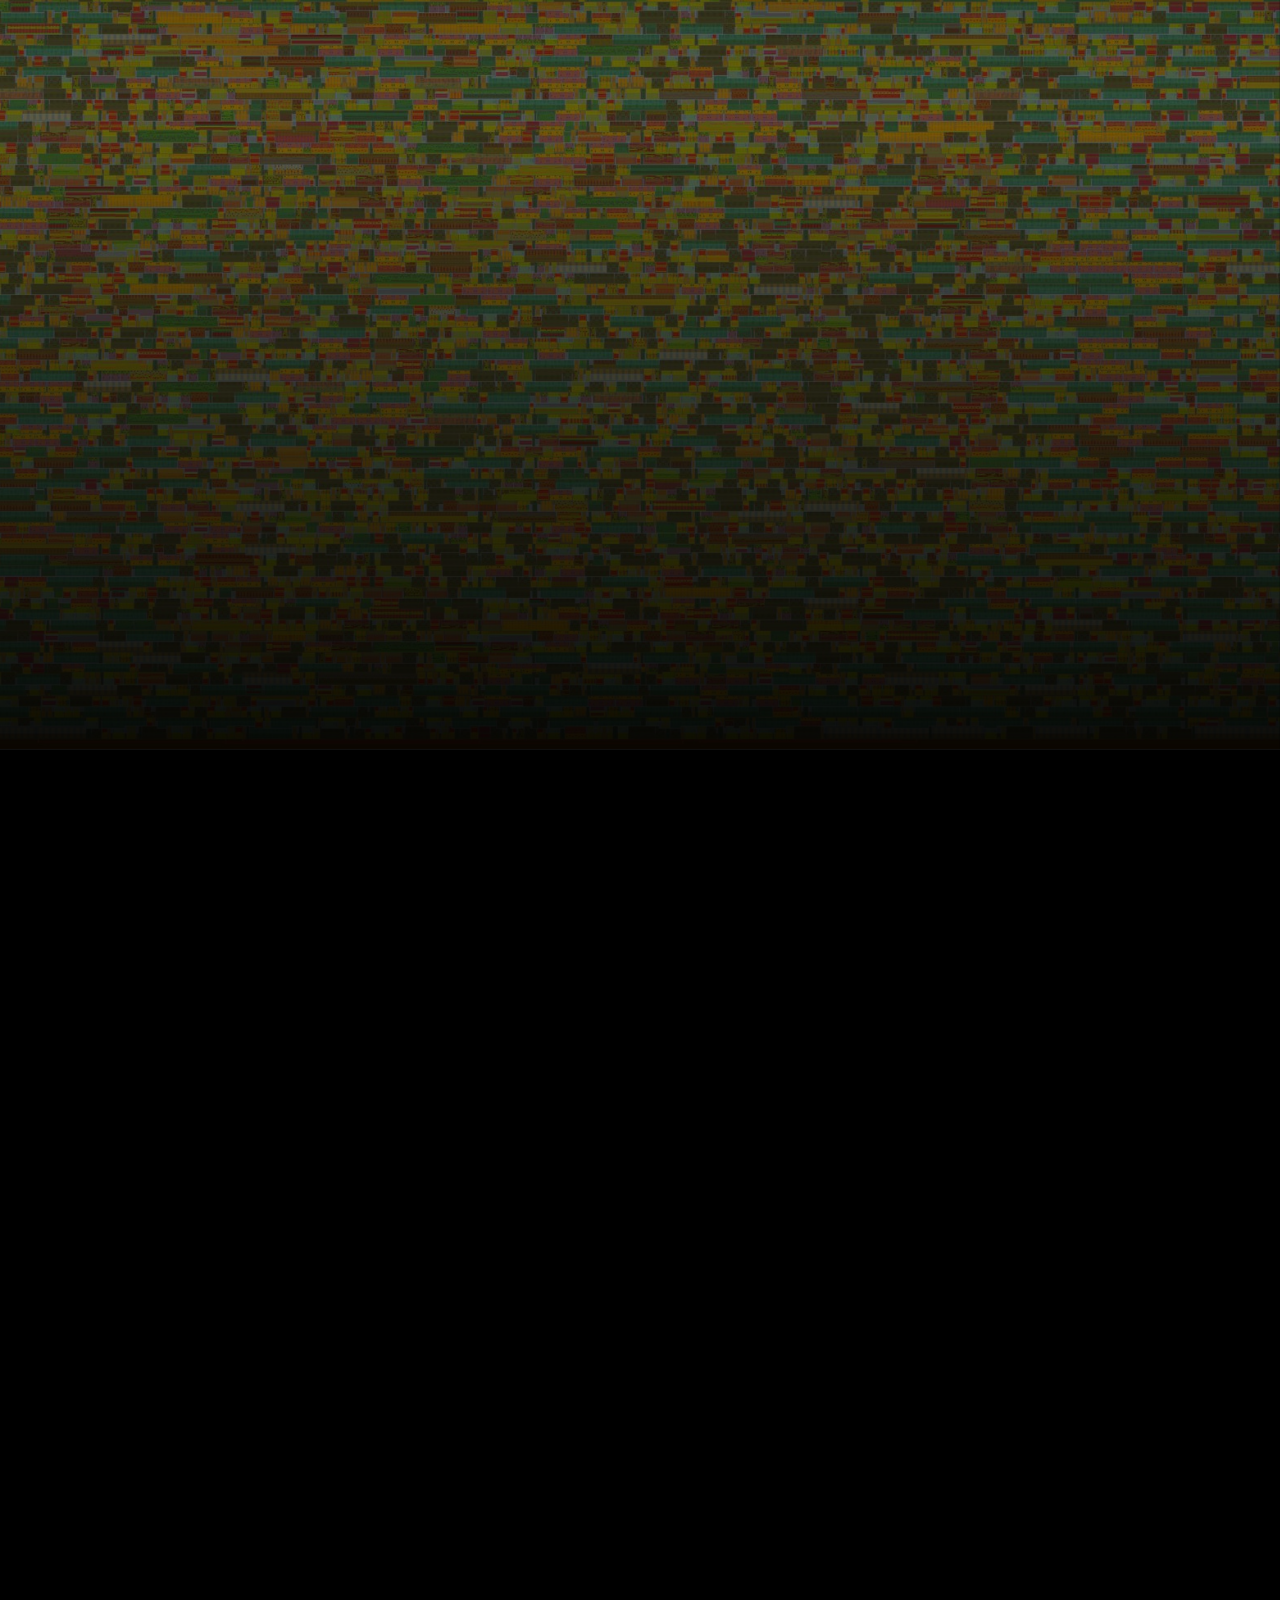
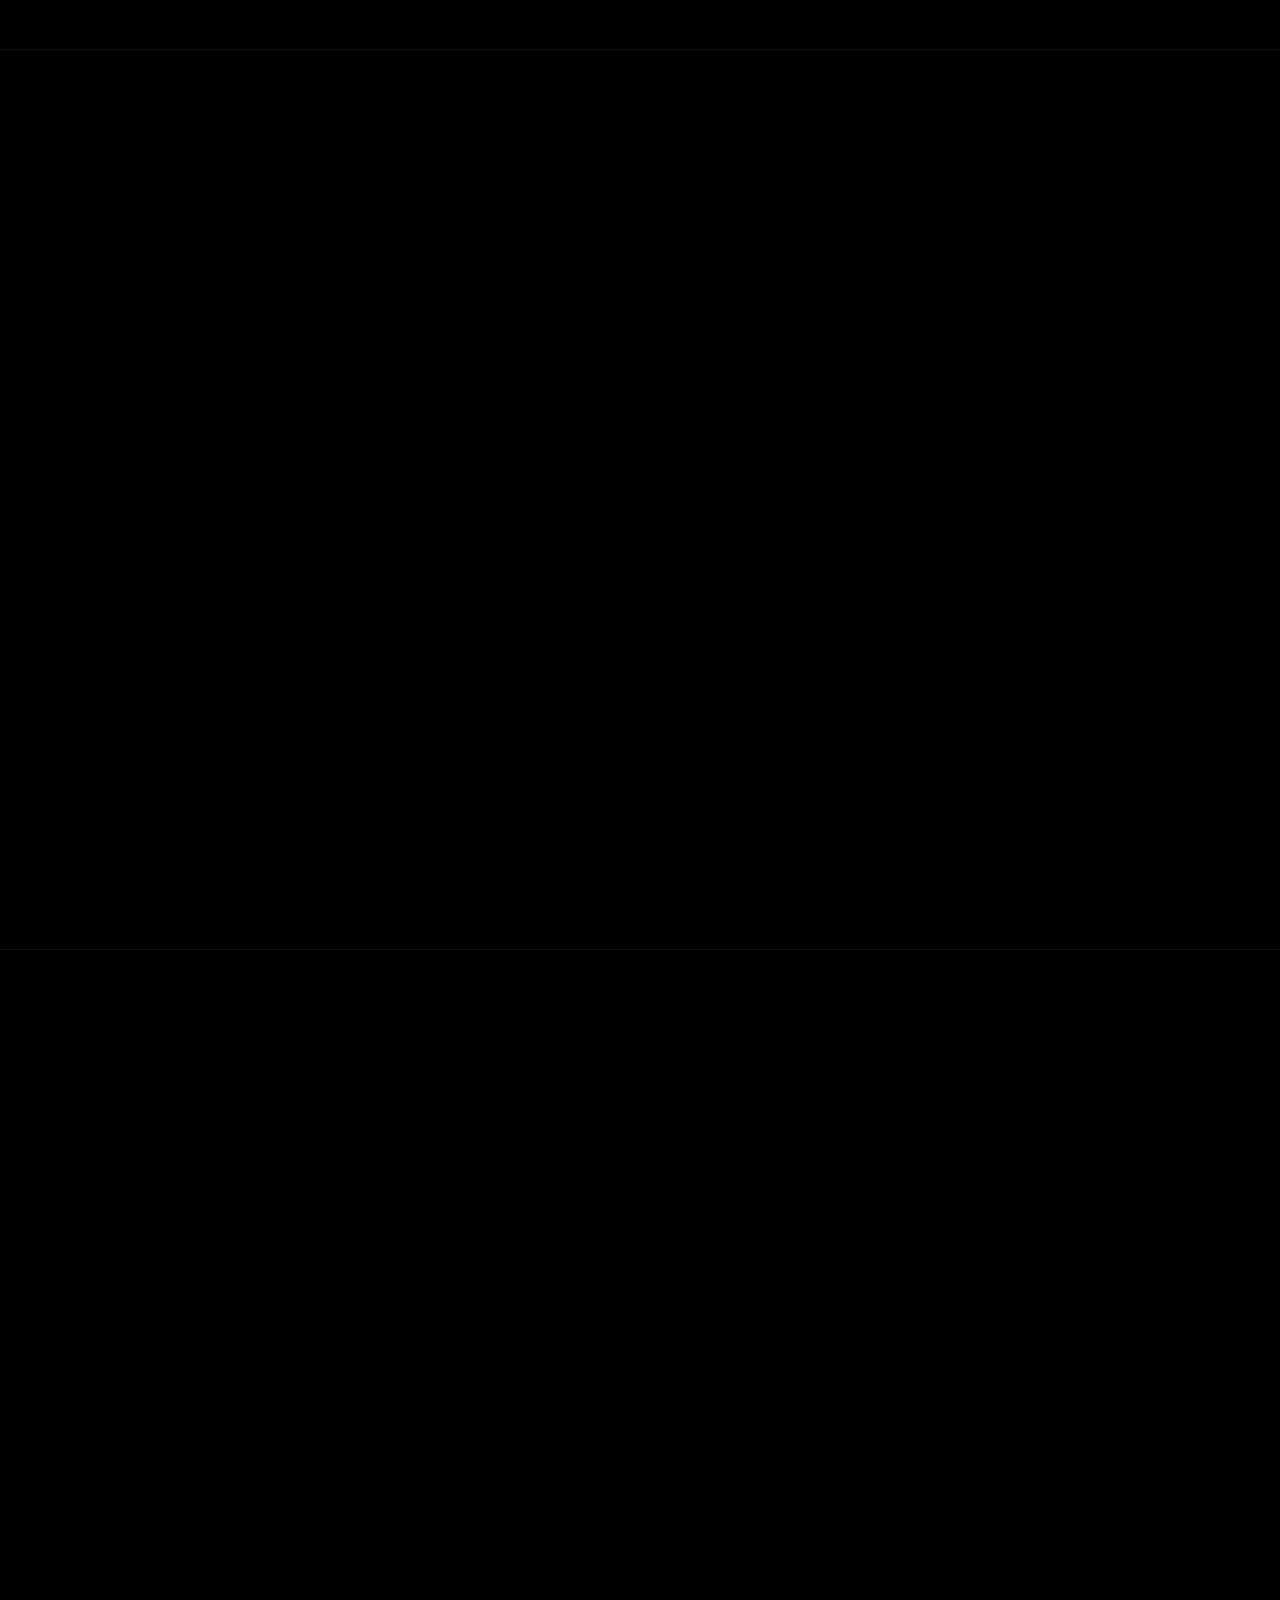
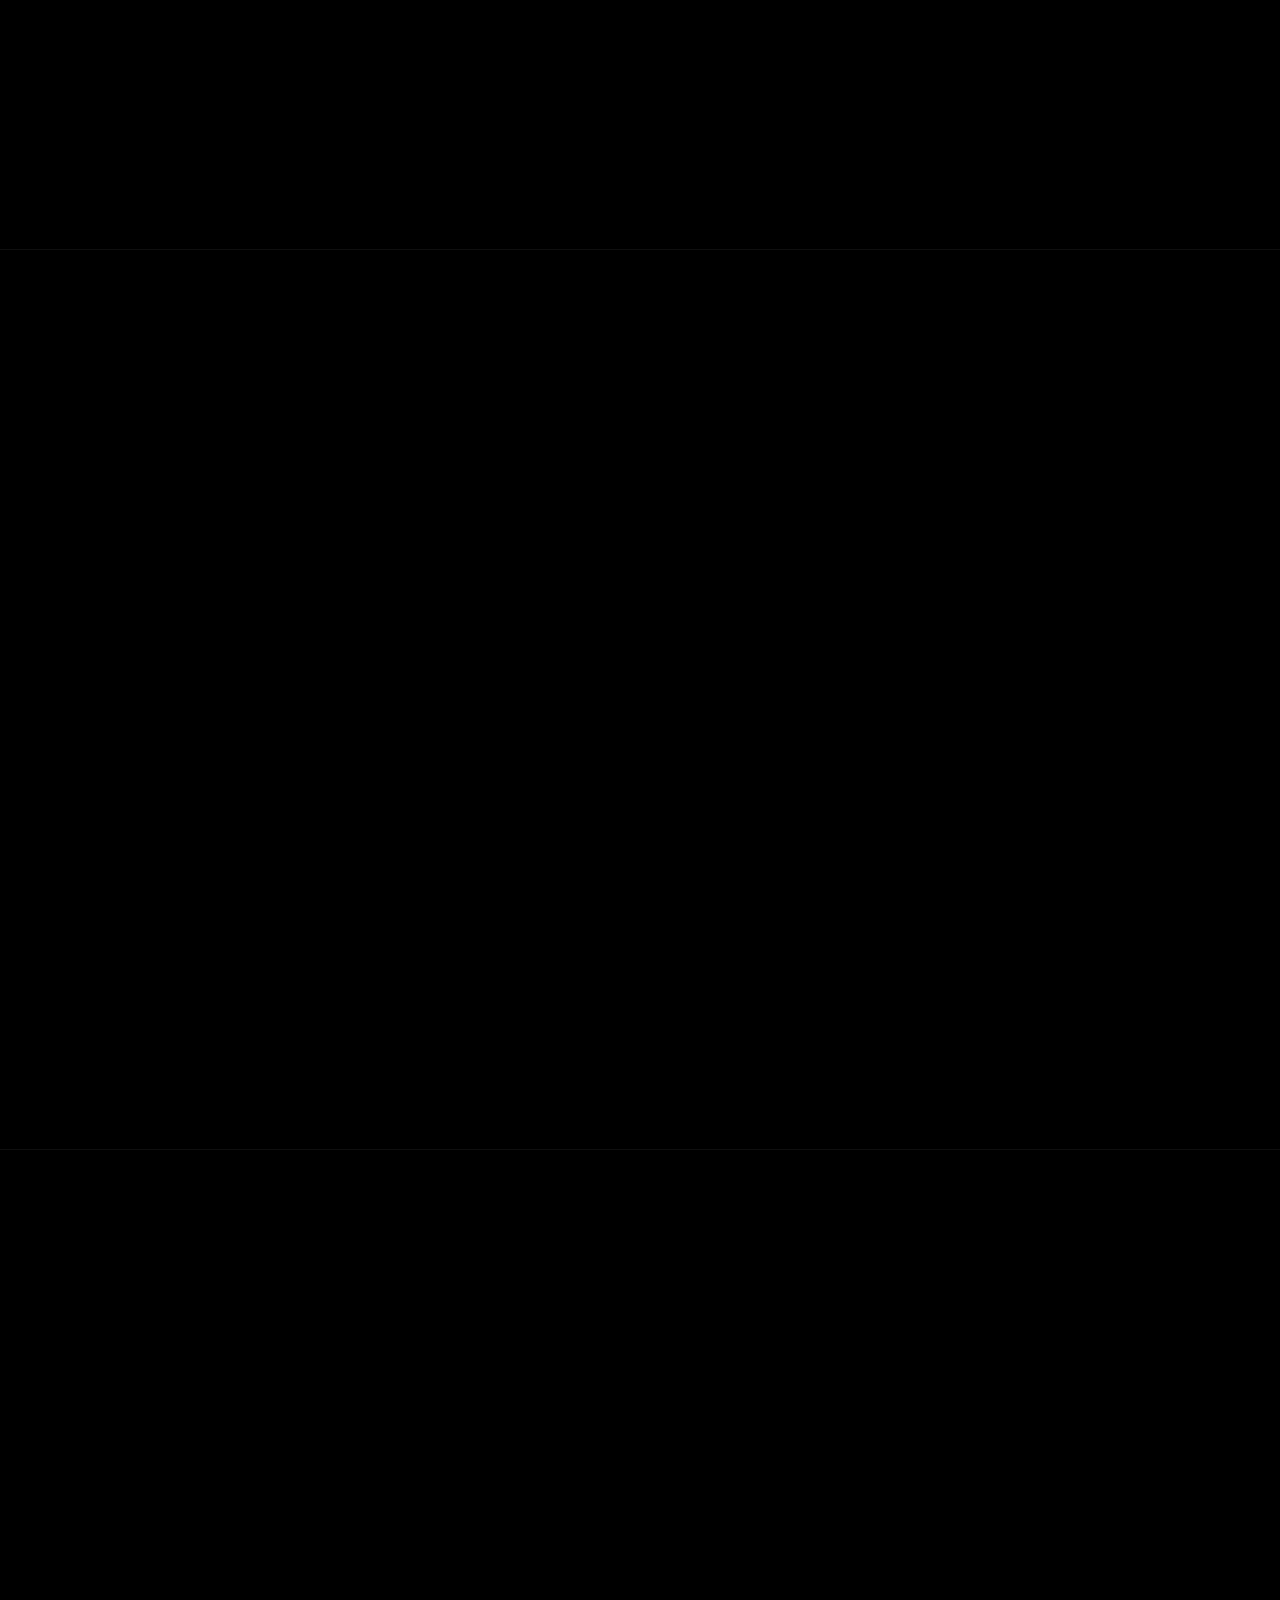
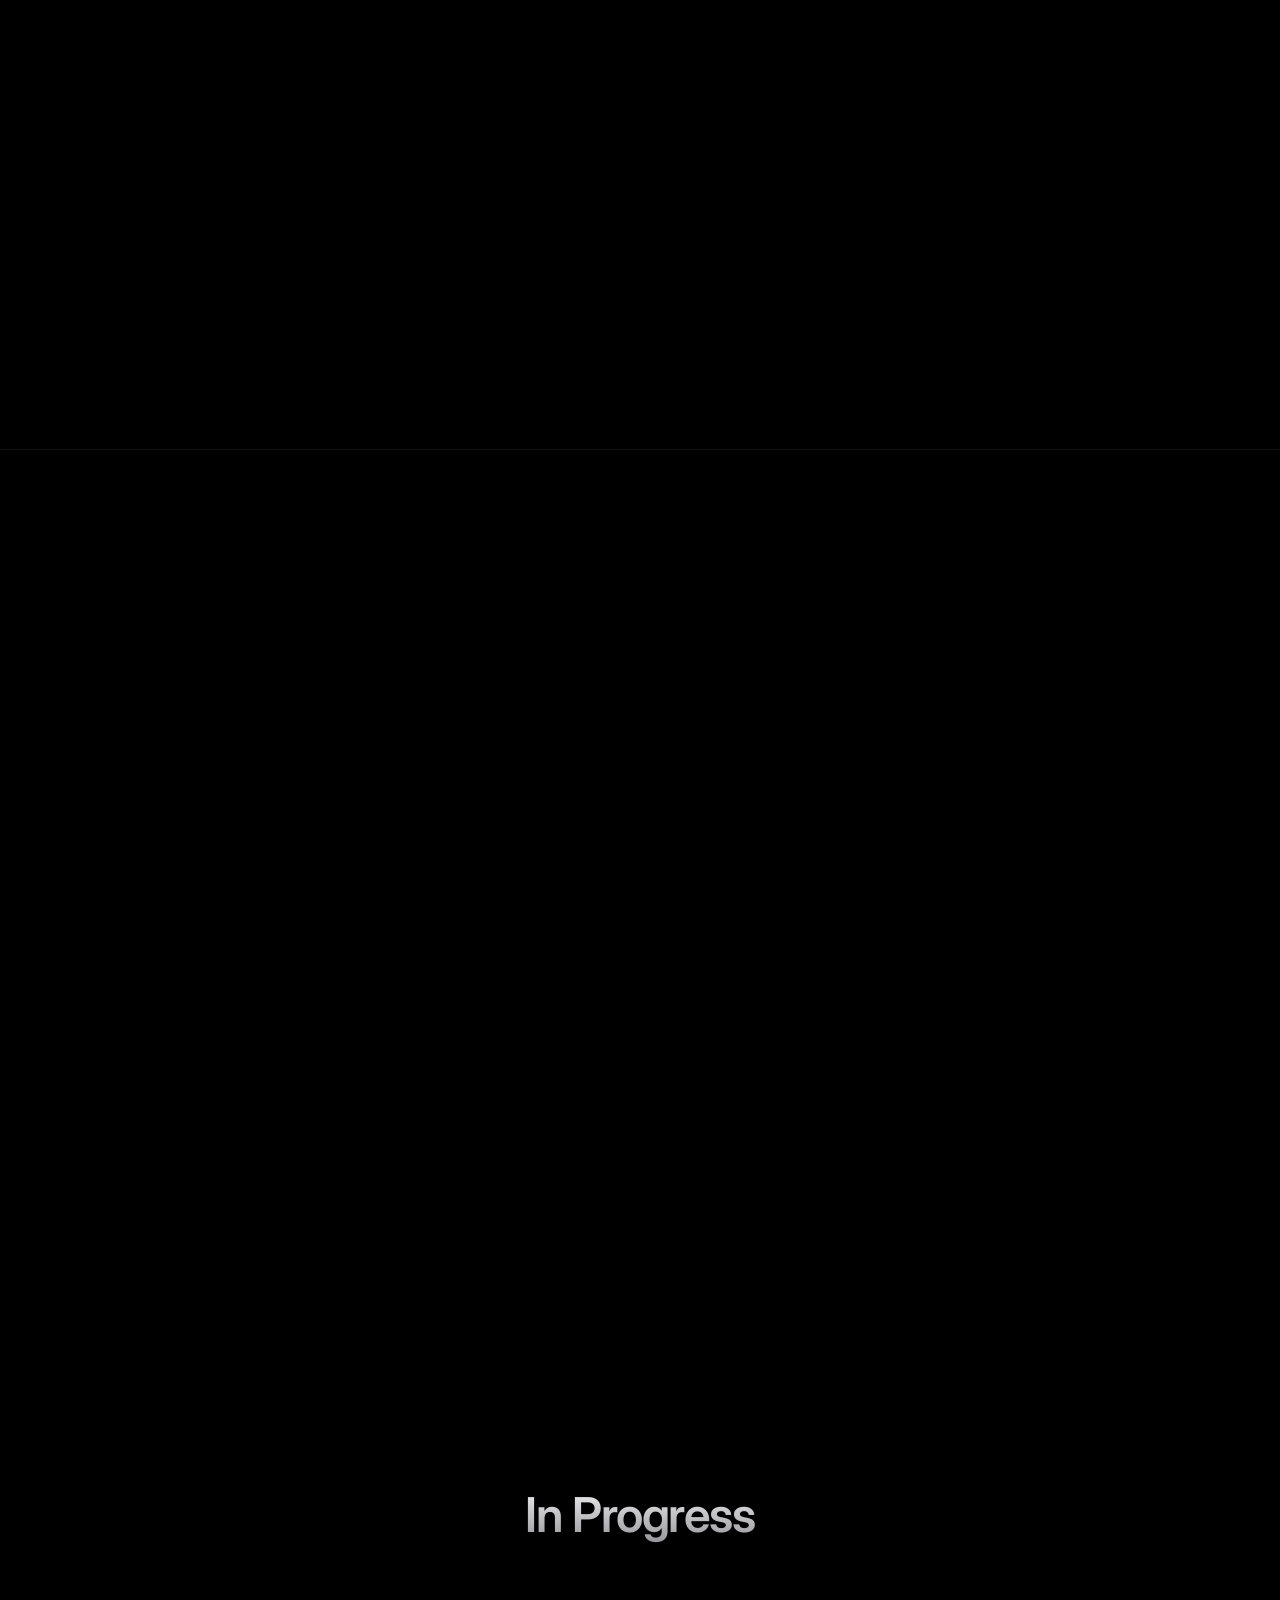
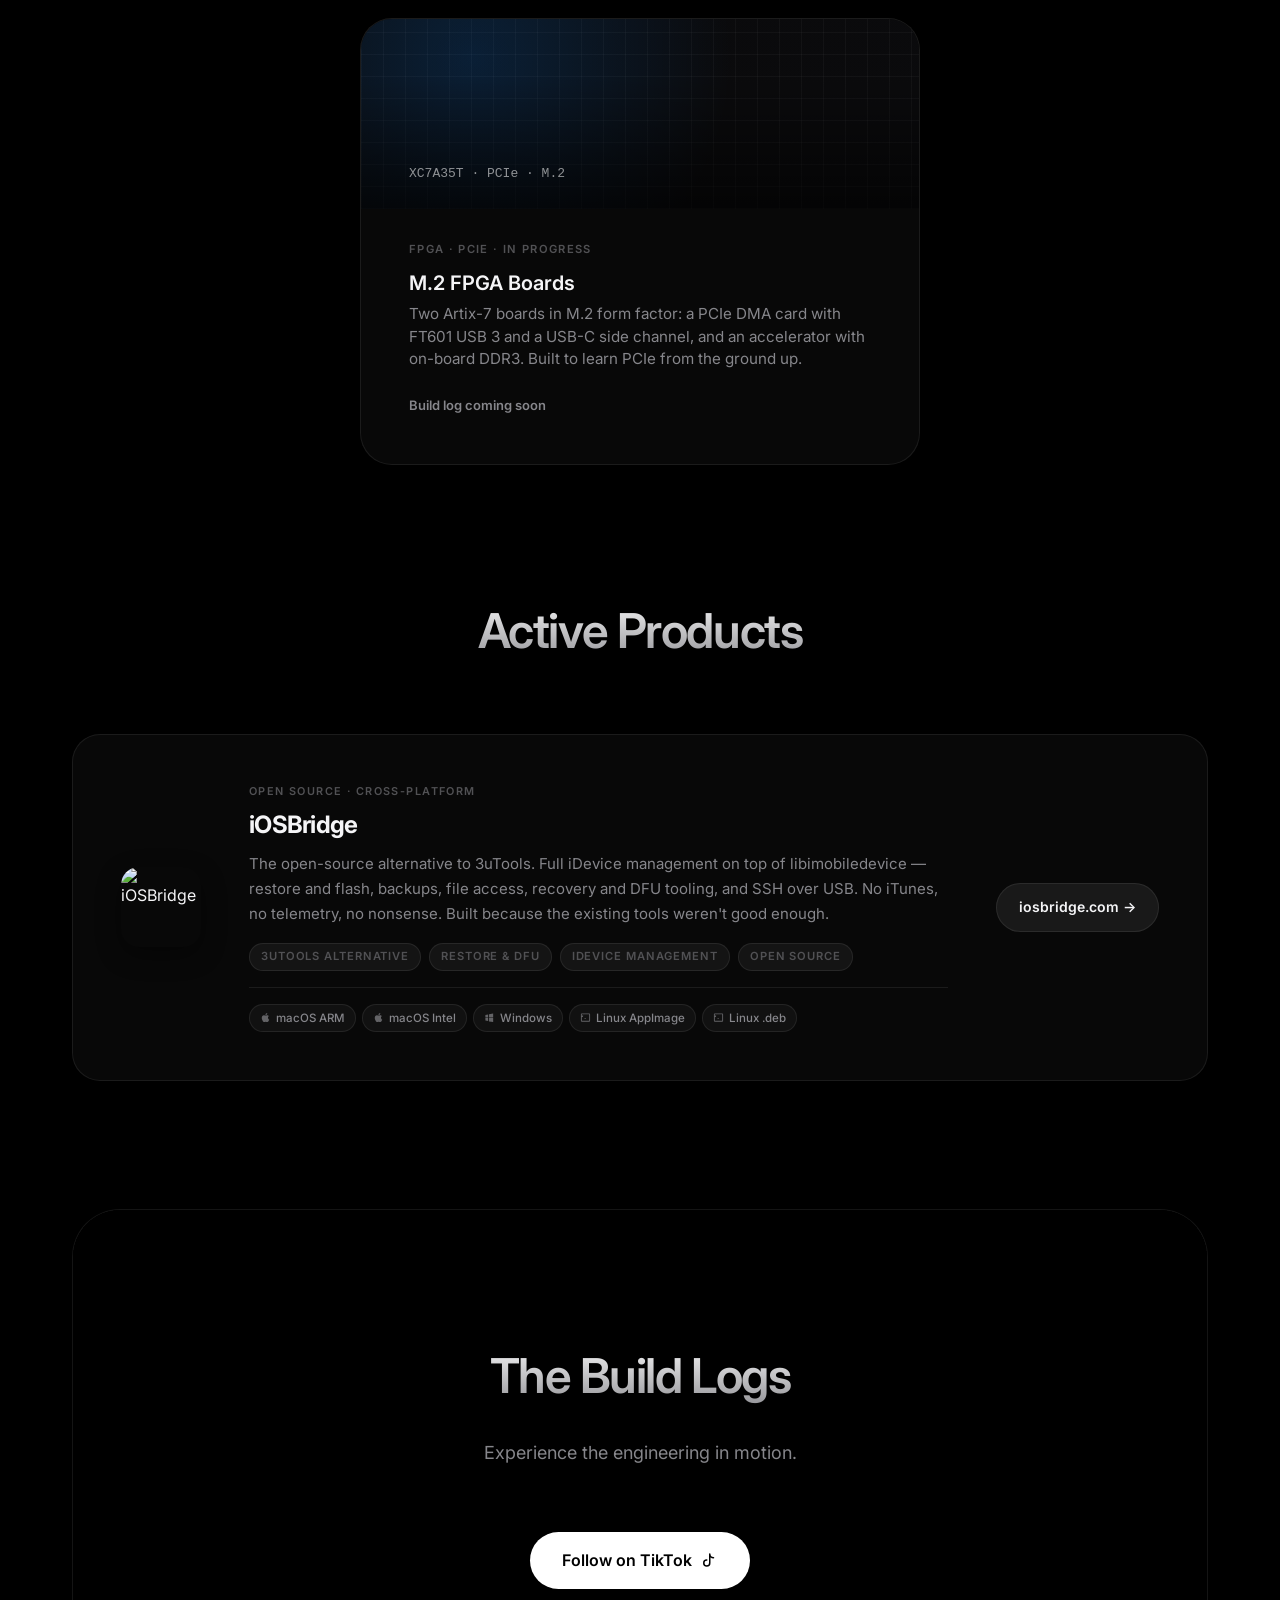
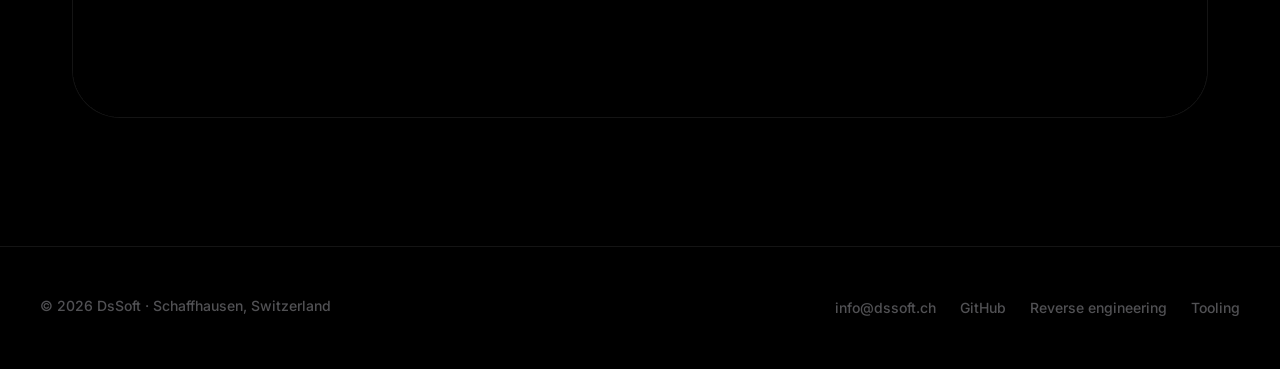
==== commit 40d2f65b: "Promote tinyrv32e, iOS tooling and Hackintosh to capability cards - tinyrv32e leads the cards with t" ====
--- a/index.html
+++ b/index.html
@@ -5,17 +5,17 @@
   <meta charset="UTF-8">
   <meta name="viewport" content="width=device-width, initial-scale=1.0">
   <title>DsSoft — Full-stack hardware & software</title>
-  <meta name="description" content="Systems and firmware engineer in Schaffhausen, Switzerland. iOS security research, a RISC-V CPU taped out on Tiny Tapeout, PCB design, custom battery packs and 140 km/h hyperscooters.">
+  <meta name="description" content="Systems and firmware engineer in Schaffhausen, Switzerland. iOS security research, a RISC-V CPU taping out on Tiny Tapeout, PCB design, custom battery packs and 140 km/h hyperscooters.">
   <link rel="canonical" href="https://www.dssoft.ch/">
   <meta property="og:site_name" content="DsSoft">
   <meta property="og:title" content="DsSoft — Full-stack hardware & software">
-  <meta property="og:description" content="Systems and firmware engineer in Schaffhausen, Switzerland. iOS security research, a RISC-V CPU taped out on Tiny Tapeout, PCB design, custom battery packs and 140 km/h hyperscooters.">
+  <meta property="og:description" content="Systems and firmware engineer in Schaffhausen, Switzerland. iOS security research, a RISC-V CPU taping out on Tiny Tapeout, PCB design, custom battery packs and 140 km/h hyperscooters.">
   <meta property="og:type" content="website">
   <meta property="og:url" content="https://www.dssoft.ch/">
   <meta property="og:image" content="https://www.dssoft.ch/assets/images/rawdev.jpg">
   <meta name="twitter:card" content="summary_large_image">
   <meta name="twitter:title" content="DsSoft — Full-stack hardware & software">
-  <meta name="twitter:description" content="Systems and firmware engineer in Schaffhausen, Switzerland. iOS security research, a RISC-V CPU taped out on Tiny Tapeout, PCB design, custom battery packs and 140 km/h hyperscooters.">
+  <meta name="twitter:description" content="Systems and firmware engineer in Schaffhausen, Switzerland. iOS security research, a RISC-V CPU taping out on Tiny Tapeout, PCB design, custom battery packs and 140 km/h hyperscooters.">
   <meta name="twitter:image" content="https://www.dssoft.ch/assets/images/rawdev.jpg">
   <script type="application/ld+json">
   {
@@ -663,7 +663,8 @@
 
     .secondary-grid {
       display: grid;
-      grid-template-columns: repeat(2, minmax(0, 1fr));
+      grid-template-columns: repeat(auto-fit, minmax(280px, 560px));
+      justify-content: center;
       gap: var(--space-lg);
     }
 
@@ -1113,6 +1114,12 @@
 
       50% {
         transform: rotate(45deg) translate(4px, 4px);
+      }
+    }
+
+    @media (max-width: 768px) {
+      .scroll-hint {
+        display: none;
       }
     }
 
@@ -1183,7 +1190,7 @@
       </div>
       <div class="hero__content">
         <h1 class="hero__headline text-gradient">From silicon to runtime. Complete system mastery.</h1>
-        <p class="hero__subtitle">iOS security research, a RISC-V CPU on real silicon, PCB design, battery building
+        <p class="hero__subtitle">iOS security research, a RISC-V CPU headed for silicon, PCB design, battery building
           and hyperscooters to 140 km/h.</p>
         <a href="#capabilities" class="hero__cta">Explore Capabilities</a>
       </div>
@@ -1194,7 +1201,7 @@
         <div class="metrics__item reveal"><span class="metrics__value">5000+</span><span class="metrics__label">Hours
             IDA Pro</span></div>
         <div class="metrics__item reveal reveal--stagger-1"><span class="metrics__value">RV32E</span><span
-            class="metrics__label">Own CPU on silicon</span></div>
+            class="metrics__label">Own CPU in tapeout</span></div>
         <div class="metrics__item reveal reveal--stagger-2"><span class="metrics__value">450A</span><span
             class="metrics__label">VESC builds</span></div>
         <div class="metrics__item reveal reveal--stagger-3"><span class="metrics__value">140 km/h</span><span
@@ -1210,17 +1217,16 @@
 
       <div id="capabilities-snap">
 
-        <a href="battery.html" class="capability-card" id="cap-0" style="--bg-image: url('./assets/images/batt1.jpg');">
+        <a href="https://app.tinytapeout.com/projects/6598" target="_blank" rel="noopener" class="capability-card" id="cap-0" style="--bg-image: url('./assets/images/tinyrv32e-gds.jpg');">
           <div class="capability-card__bg"></div>
           <div class="capability-card__scrim-top"></div>
           <div class="capability-card__scrim"></div>
-          <div class="capability-card__counter">01 / 04</div>
+          <div class="capability-card__counter">01 / 07</div>
           <div class="capability-card__content">
-            <span class="capability-card__eyebrow">Energy Systems</span>
-            <h3 class="capability-card__title text-gradient">Battery Building</h3>
-            <p class="capability-card__desc">40S+ high-discharge packs engineered for hyperscooters and DIY EV projects.
-            </p>
-            <span class="capability-card__link">View Engineering Process <span aria-hidden="true">→</span></span>
+            <span class="capability-card__eyebrow">Silicon · RISC-V</span>
+            <h3 class="capability-card__title text-gradient">tinyrv32e</h3>
+            <p class="capability-card__desc">A multi-cycle RV32E CPU, written from scratch in Verilog. Runs C straight from SPI flash at 25 MHz. Taping out on Tiny Tapeout GF 26c (GF180MCU, 2×2 tiles), sponsored by SwissChips at ETH Zürich.</p>
+            <span class="capability-card__link">See it on Tiny Tapeout <span aria-hidden="true">→</span></span>
           </div>
           <div class="scroll-hint" id="scroll-hint">
             <span class="scroll-hint__label">Scroll</span>
@@ -1228,27 +1234,11 @@
           </div>
         </a>
 
-        <a href="hyperscooters.html" class="capability-card" id="cap-1"
-          style="--bg-image: url('./assets/images/lime5.jpg');">
+        <a href="reverse-engineering.html" class="capability-card" id="cap-1" style="--bg-image: url('./assets/images/proto1.jpg');">
           <div class="capability-card__bg"></div>
           <div class="capability-card__scrim-top"></div>
           <div class="capability-card__scrim"></div>
-          <div class="capability-card__counter">02 / 04</div>
-          <div class="capability-card__content">
-            <span class="capability-card__eyebrow">Mobility</span>
-            <h3 class="capability-card__title text-gradient">Hyperscooter Design</h3>
-            <p class="capability-card__desc">140 km/h performance achieved through custom VESC logic and thermal
-              optimisation.</p>
-            <span class="capability-card__link">See the G30 Flagship <span aria-hidden="true">→</span></span>
-          </div>
-        </a>
-
-        <a href="reverse-engineering.html" class="capability-card" id="cap-2"
-          style="--bg-image: url('./assets/images/proto1.jpg');">
-          <div class="capability-card__bg"></div>
-          <div class="capability-card__scrim-top"></div>
-          <div class="capability-card__scrim"></div>
-          <div class="capability-card__counter">03 / 04</div>
+          <div class="capability-card__counter">02 / 07</div>
           <div class="capability-card__content">
             <span class="capability-card__eyebrow">Security Research</span>
             <h3 class="capability-card__title text-gradient">Reverse engineering</h3>
@@ -1257,12 +1247,50 @@
           </div>
         </a>
 
-        <a href="pcb-design.html" class="capability-card" id="cap-3"
-          style="--bg-image: url('./assets/images/pcb1.jpg');">
+        <a href="embedded-tooling.html" class="capability-card" id="cap-2" style="--bg-image: url('./assets/images/proto2.jpg');">
           <div class="capability-card__bg"></div>
           <div class="capability-card__scrim-top"></div>
           <div class="capability-card__scrim"></div>
-          <div class="capability-card__counter">04 / 04</div>
+          <div class="capability-card__counter">03 / 07</div>
+          <div class="capability-card__content">
+            <span class="capability-card__eyebrow">iOS Security · Open Source</span>
+            <h3 class="capability-card__title text-gradient">iOS Security Tooling</h3>
+            <p class="capability-card__desc">A 64-bit iBoot patcher, an Astris probe patcher and an SSH ramdisk for iPhone 15 Plus. Built for researchers, public on GitHub.</p>
+            <span class="capability-card__link">View the repos <span aria-hidden="true">→</span></span>
+          </div>
+        </a>
+
+        <a href="battery.html" class="capability-card" id="cap-3" style="--bg-image: url('./assets/images/batt1.jpg');">
+          <div class="capability-card__bg"></div>
+          <div class="capability-card__scrim-top"></div>
+          <div class="capability-card__scrim"></div>
+          <div class="capability-card__counter">04 / 07</div>
+          <div class="capability-card__content">
+            <span class="capability-card__eyebrow">Energy Systems</span>
+            <h3 class="capability-card__title text-gradient">Battery Building</h3>
+            <p class="capability-card__desc">40S+ high-discharge packs engineered for hyperscooters and DIY EV projects.</p>
+            <span class="capability-card__link">View Engineering Process <span aria-hidden="true">→</span></span>
+          </div>
+        </a>
+
+        <a href="hyperscooters.html" class="capability-card" id="cap-4" style="--bg-image: url('./assets/images/lime5.jpg');">
+          <div class="capability-card__bg"></div>
+          <div class="capability-card__scrim-top"></div>
+          <div class="capability-card__scrim"></div>
+          <div class="capability-card__counter">05 / 07</div>
+          <div class="capability-card__content">
+            <span class="capability-card__eyebrow">Mobility</span>
+            <h3 class="capability-card__title text-gradient">Hyperscooter Design</h3>
+            <p class="capability-card__desc">140 km/h performance achieved through custom VESC logic and thermal optimisation.</p>
+            <span class="capability-card__link">See the G30 Flagship <span aria-hidden="true">→</span></span>
+          </div>
+        </a>
+
+        <a href="pcb-design.html" class="capability-card" id="cap-5" style="--bg-image: url('./assets/images/pcb1.jpg');">
+          <div class="capability-card__bg"></div>
+          <div class="capability-card__scrim-top"></div>
+          <div class="capability-card__scrim"></div>
+          <div class="capability-card__counter">06 / 07</div>
           <div class="capability-card__content">
             <span class="capability-card__eyebrow">Hardware</span>
             <h3 class="capability-card__title text-gradient">PCB Design</h3>
@@ -1271,6 +1299,19 @@
           </div>
         </a>
 
+        <a href="hackintosh.html" class="capability-card" id="cap-6" style="--bg-image: url('./assets/images/headerhack.jpg');">
+          <div class="capability-card__bg"></div>
+          <div class="capability-card__scrim-top"></div>
+          <div class="capability-card__scrim"></div>
+          <div class="capability-card__counter">07 / 07</div>
+          <div class="capability-card__content">
+            <span class="capability-card__eyebrow">OpenCore · AMD · macOS</span>
+            <h3 class="capability-card__title text-gradient">Hackintosh Engineering</h3>
+            <p class="capability-card__desc">Ryzen 9 5950X and RX 6750 XT running native macOS: custom EFI from scratch, ACPI hot-patches and kexts for a daily driver.</p>
+            <span class="capability-card__link">View the build <span aria-hidden="true">→</span></span>
+          </div>
+        </a>
+
       </div>
     </section>
 
@@ -1278,37 +1319,10 @@
 
     <section class="secondary-section">
       <div class="secondary-section__header reveal">
-        <h2 class="text-gradient">More Work</h2>
+        <h2 class="text-gradient">In Progress</h2>
       </div>
       <div class="secondary-grid">
-        <a href="hackintosh.html" class="glass-tile reveal">
-          <div class="glass-tile__preview" style="background-image: url('assets/images/windowonly.png');"></div>
-          <div class="glass-tile__body">
-            <div class="glass-tile__eyebrow">OpenCore · AMD · macOS</div>
-            <h4 class="glass-tile__title">Hackintosh Engineering</h4>
-            <p class="glass-tile__desc">AMD Ryzen 5950X and RX 6750 XT running native macOS — custom EFI from scratch, ACPI hot-patches, and kexts built for a daily-driver machine. Geekbench results on the build page.</p>
-            <span class="glass-tile__cta">View build &rarr;</span>
-          </div>
-        </a>
-        <a href="embedded-tooling.html" class="glass-tile reveal reveal--stagger-1">
-          <div class="glass-tile__preview" style="background-image: url('assets/images/proto2.jpg'); background-position: center;"></div>
-          <div class="glass-tile__body">
-            <div class="glass-tile__eyebrow">iOS Security Research · Open Source</div>
-            <h4 class="glass-tile__title">iOS Security Tooling</h4>
-            <p class="glass-tile__desc">Three open-source tools for low-level iOS access: 64-bit iBoot patcher, Astris probe patcher, and an SSH ramdisk for iPhone 15 Plus. Built for researchers — public on GitHub.</p>
-            <span class="glass-tile__cta">View repos &rarr;</span>
-          </div>
-        </a>
-        <a href="https://github.com/dssoftx/tinyrv32e" target="_blank" rel="noopener" class="glass-tile reveal reveal--stagger-2">
-          <div class="glass-tile__preview glass-tile__preview--code" aria-hidden="true"><span>tt_um_dssoftx_tinyrv32e</span></div>
-          <div class="glass-tile__body">
-            <div class="glass-tile__eyebrow">RISC-V · Tiny Tapeout · GF180MCU</div>
-            <h4 class="glass-tile__title">tinyrv32e — Own Silicon</h4>
-            <p class="glass-tile__desc">A multi-cycle RV32E CPU core designed from scratch, with program and data in external SPI flash and PSRAM. Submitted to Tiny Tapeout GF 26c on a 2×2 tile slot, sponsored by SwissChips (ETH Zürich).</p>
-            <span class="glass-tile__cta">View on GitHub &rarr;</span>
-          </div>
-        </a>
-        <div class="glass-tile reveal reveal--stagger-3">
+        <div class="glass-tile reveal">
           <div class="glass-tile__preview glass-tile__preview--code" aria-hidden="true"><span>XC7A35T · PCIe · M.2</span></div>
           <div class="glass-tile__body">
             <div class="glass-tile__eyebrow">FPGA · PCIe · In progress</div>
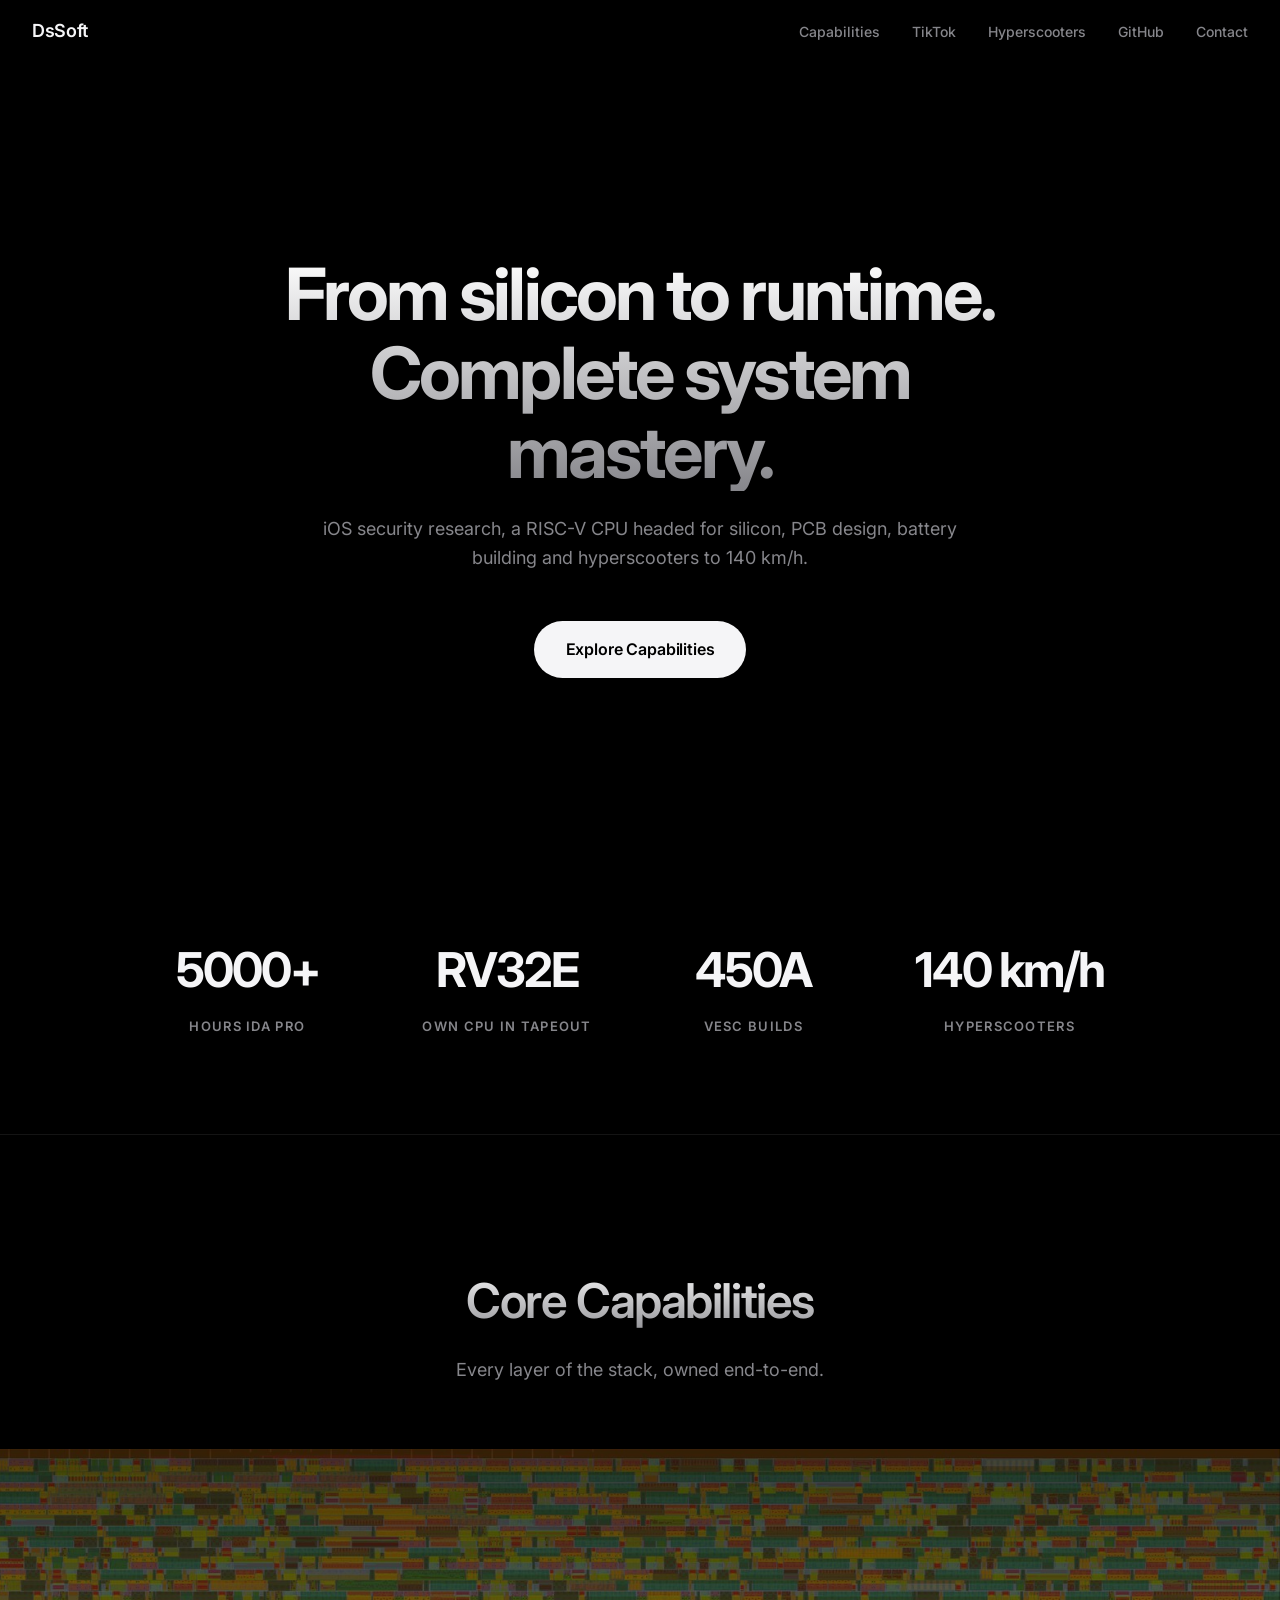
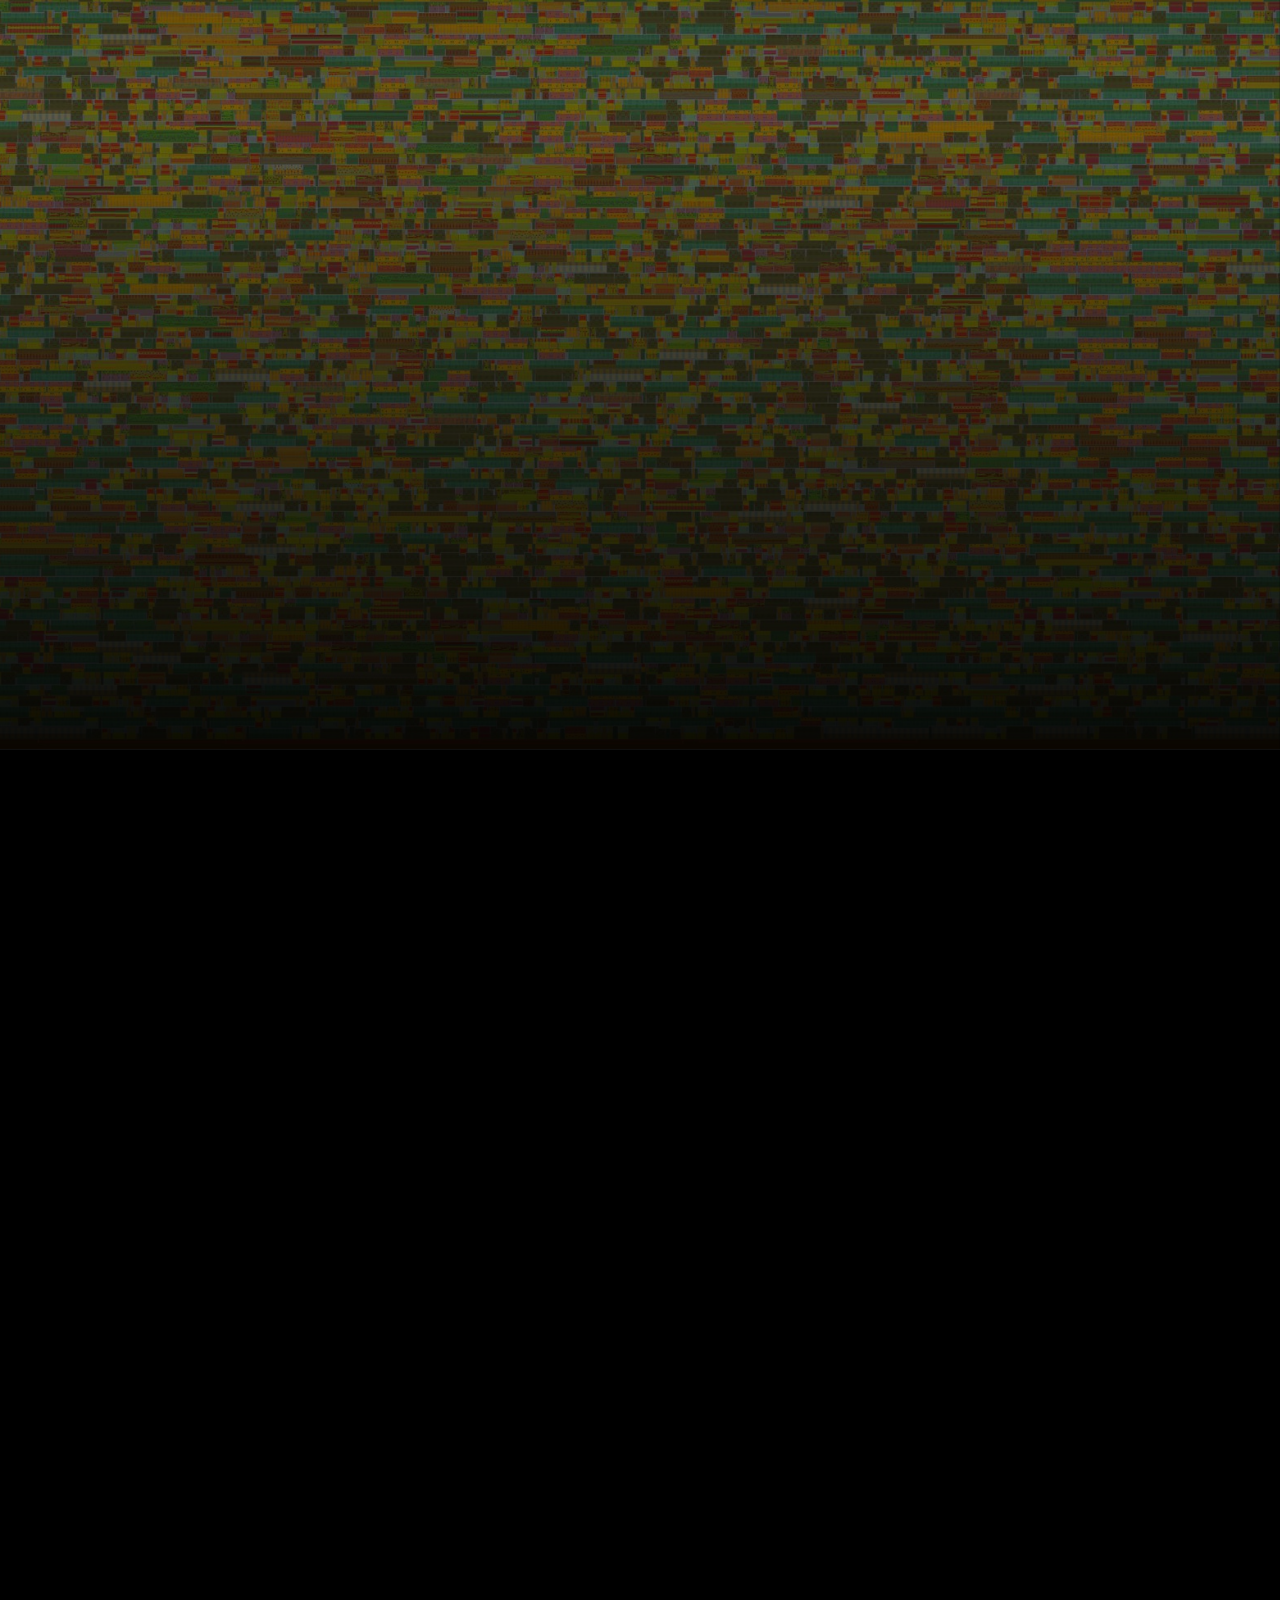
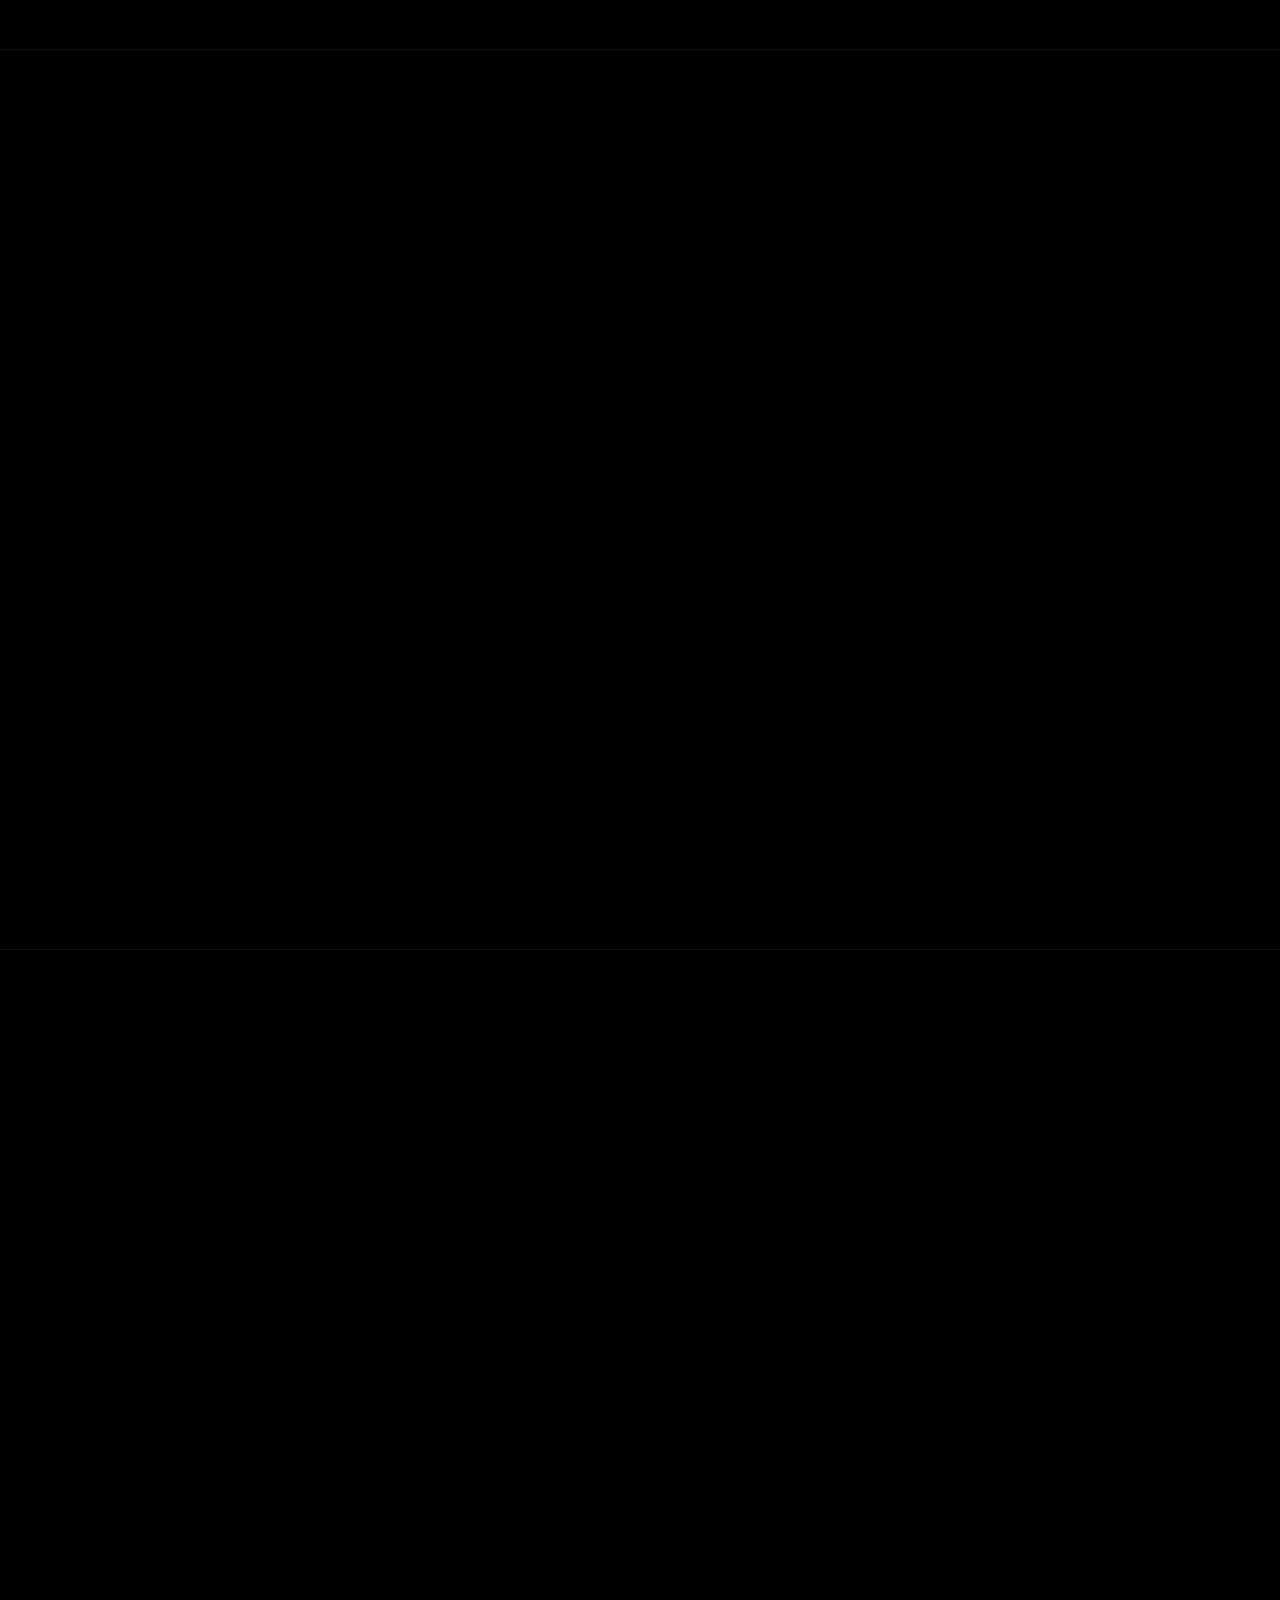
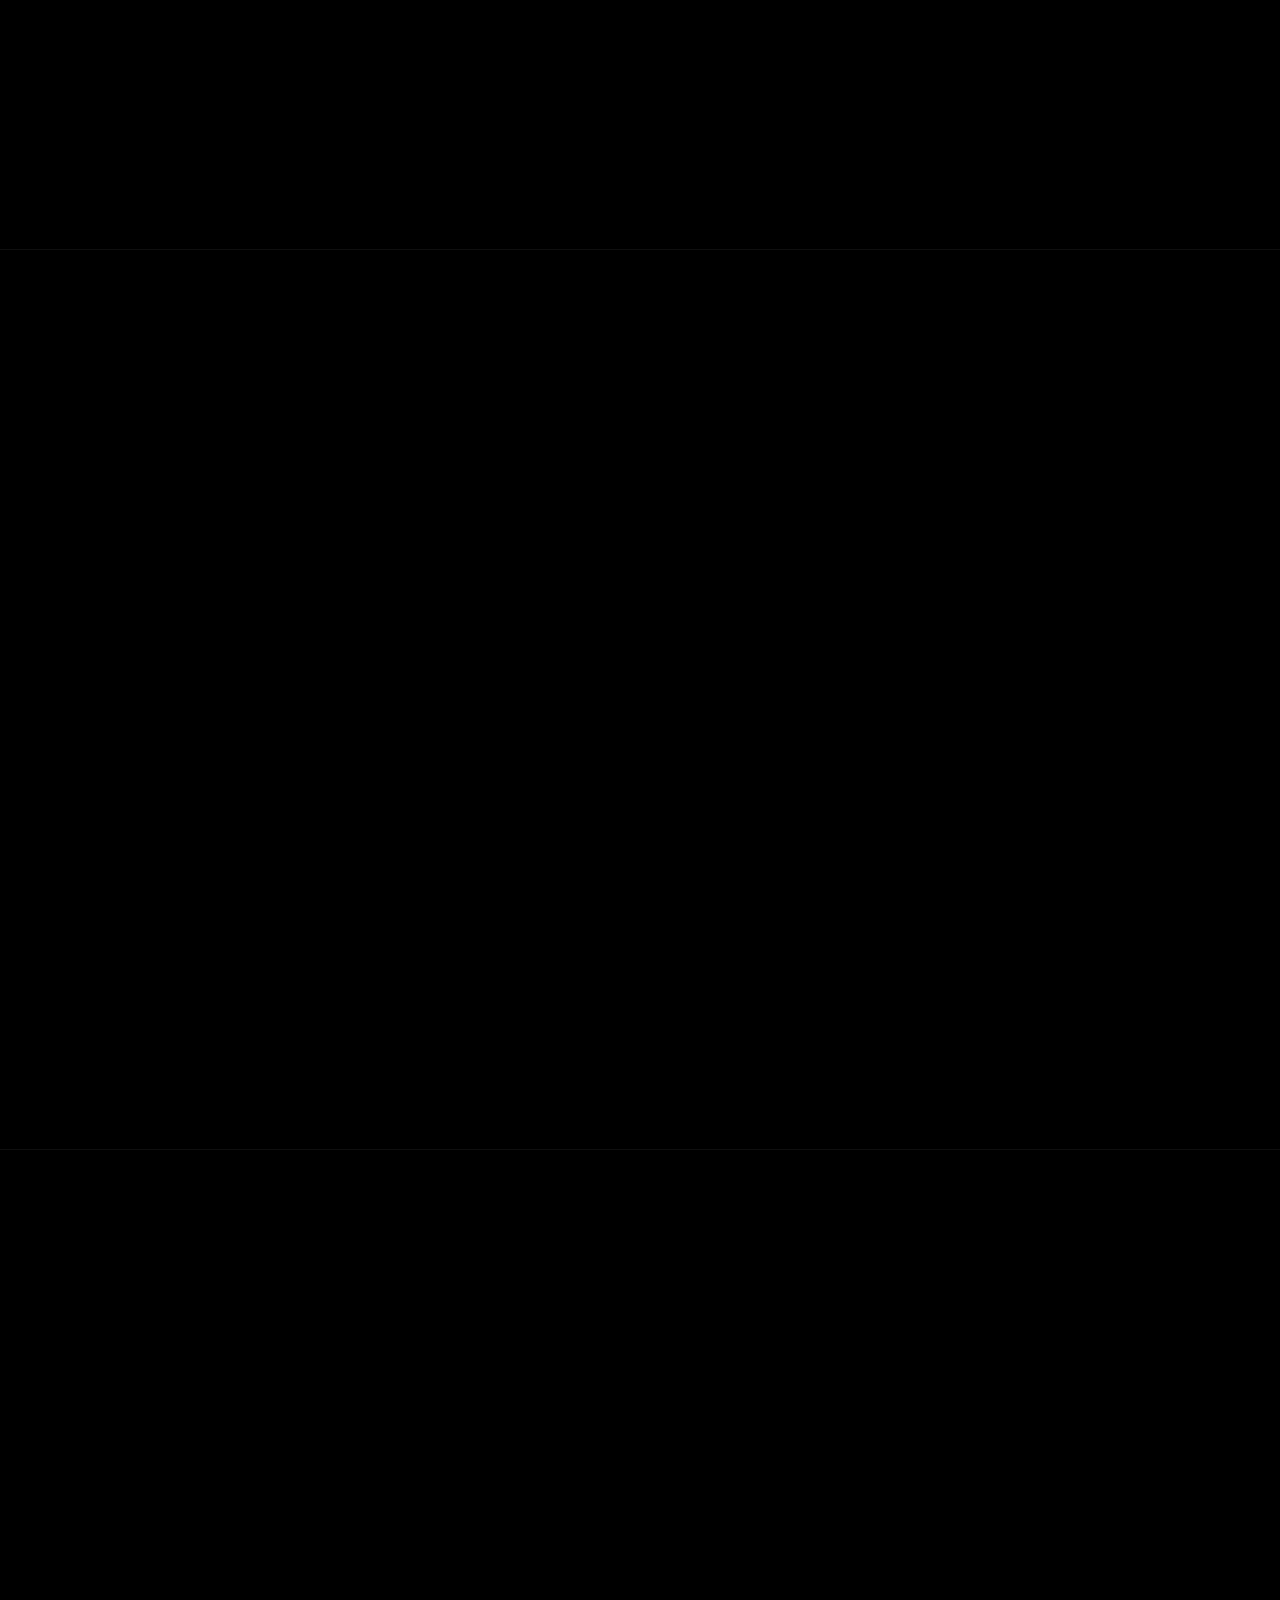
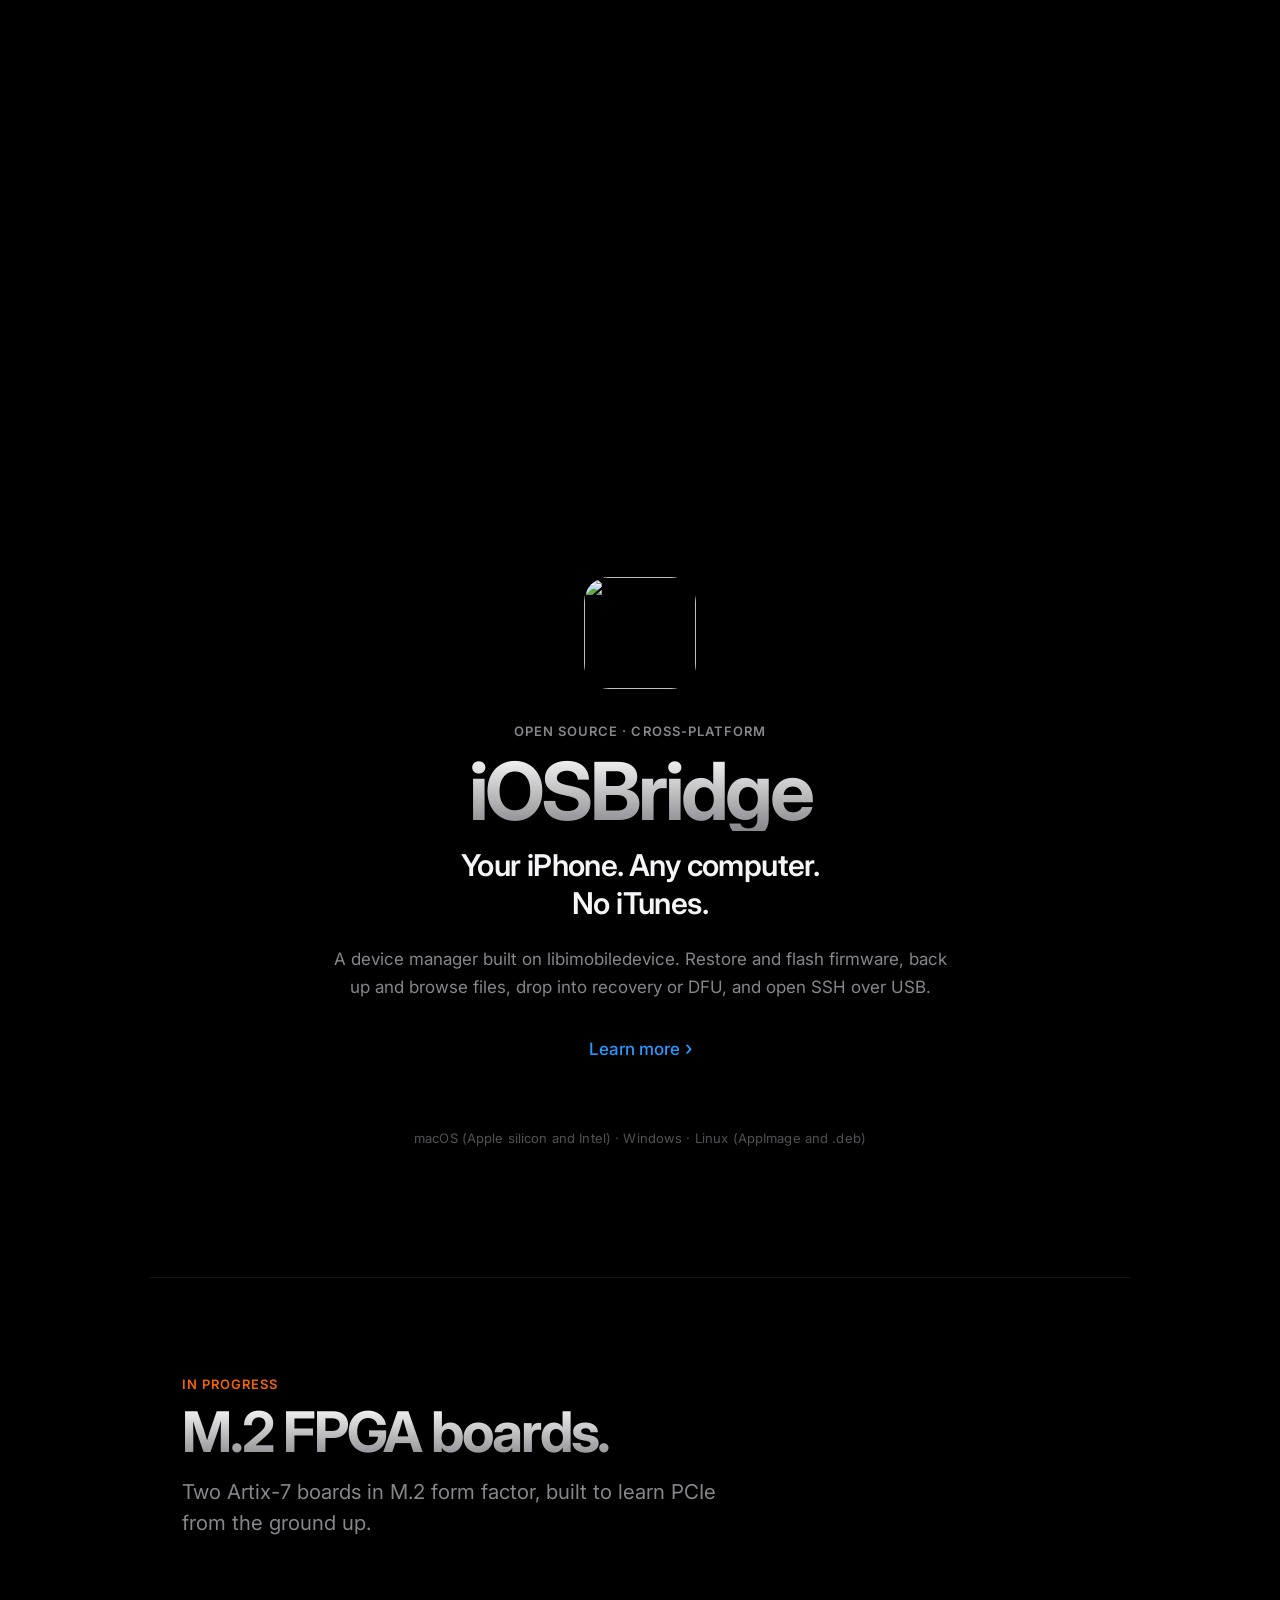
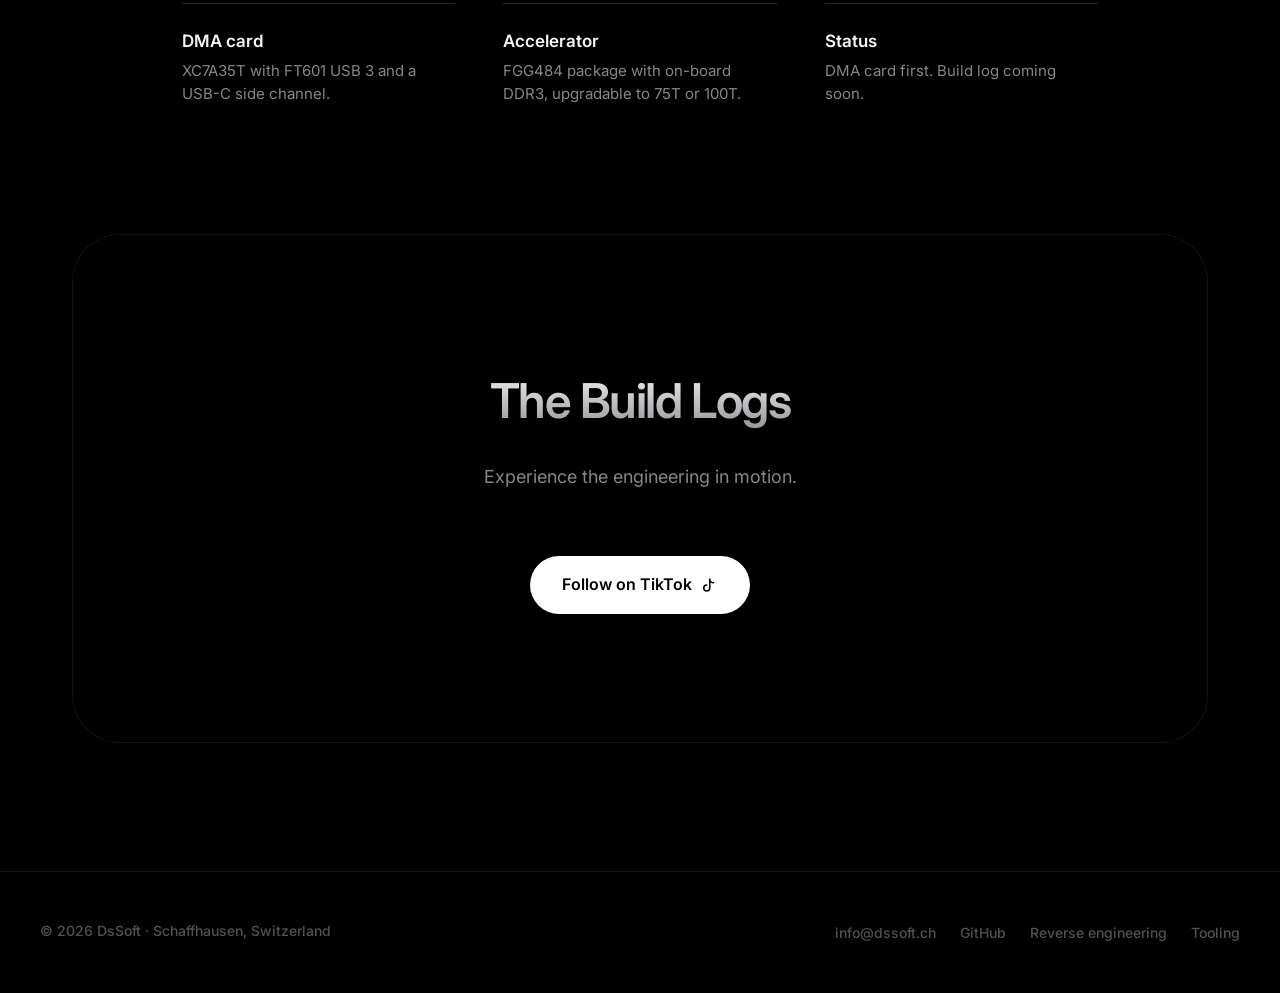
==== commit 16ccbbbd: "Move iOS tooling into reverse engineering; boxless product and in-progress sections - Drop tooling c" ====
--- a/index.html
+++ b/index.html
@@ -649,275 +649,142 @@
       }
     }
 
-    /* ── Secondary tiles ── */
-    .secondary-section {
+    /* ── Product (iOSBridge) ── */
+    .product {
       padding: var(--space-5xl) var(--space-xl);
-      max-width: 1200px;
+      max-width: 980px;
       margin: 0 auto;
-    }
-
-    .secondary-section__header {
       text-align: center;
+    }
+
+    .product__icon {
+      width: 112px;
+      height: 112px;
+      border-radius: 25px;
+      display: block;
+      margin: 0 auto var(--space-xl);
+    }
+
+    .product__eyebrow {
+      font-size: 0.8125rem;
+      font-weight: 600;
+      letter-spacing: 0.08em;
+      text-transform: uppercase;
+      color: var(--text-secondary);
+      margin-bottom: var(--space-sm);
+    }
+
+    .product__title {
+      font-size: clamp(2.75rem, 7vw, 5rem);
+      font-weight: 700;
+      letter-spacing: -0.045em;
+      line-height: 1.02;
+      margin-bottom: var(--space-md);
+    }
+
+    .product__tagline {
+      font-size: clamp(1.375rem, 2.6vw, 1.875rem);
+      font-weight: 600;
+      letter-spacing: -0.02em;
+      color: var(--text-primary);
+      line-height: 1.25;
+      margin-bottom: var(--space-lg);
+    }
+
+    .product__desc {
+      max-width: 620px;
+      margin: 0 auto var(--space-xl);
+      font-size: 1.0625rem;
+      line-height: 1.6;
+    }
+
+    .product__links {
+      display: flex;
+      justify-content: center;
+      gap: var(--space-2xl);
       margin-bottom: var(--space-3xl);
     }
 
-    .secondary-grid {
+    .text-link {
+      font-size: 1.0625rem;
+      font-weight: 500;
+      color: #2997FF;
+    }
+
+    .text-link:hover {
+      text-decoration: underline;
+    }
+
+    .text-link::after {
+      content: ' \203A';
+      font-size: 1.15em;
+    }
+
+    .product__platforms {
+      font-size: 0.8125rem;
+      color: var(--text-muted);
+      letter-spacing: 0.01em;
+    }
+
+    /* ── In progress ── */
+    .progress {
+      padding: var(--space-4xl) var(--space-xl) var(--space-5xl);
+      max-width: 980px;
+      margin: 0 auto;
+      border-top: 1px solid var(--border-subtle);
+    }
+
+    .progress__eyebrow {
+      font-size: 0.8125rem;
+      font-weight: 600;
+      letter-spacing: 0.08em;
+      text-transform: uppercase;
+      color: #F56300;
+      margin-bottom: var(--space-sm);
+    }
+
+    .progress__title {
+      font-size: clamp(2.25rem, 5vw, 3.5rem);
+      font-weight: 700;
+      letter-spacing: -0.04em;
+      line-height: 1.05;
+      margin-bottom: var(--space-md);
+    }
+
+    .progress__lede {
+      max-width: 560px;
+      font-size: clamp(1.0625rem, 1.6vw, 1.3125rem);
+      line-height: 1.5;
+      margin-bottom: var(--space-3xl);
+    }
+
+    .progress__specs {
       display: grid;
-      grid-template-columns: repeat(auto-fit, minmax(280px, 560px));
-      justify-content: center;
-      gap: var(--space-lg);
-    }
-
-    @media (max-width: 768px) {
-      .secondary-grid {
-        grid-template-columns: 1fr;
-      }
-    }
-
-    .glass-tile {
-      background: rgba(255, 255, 255, 0.03);
-      backdrop-filter: blur(20px) saturate(180%);
-      -webkit-backdrop-filter: blur(20px) saturate(180%);
-      border: 1px solid var(--border-subtle);
-      border-radius: 32px;
-      padding: 0;
-      overflow: hidden;
-      text-decoration: none;
-      transition: all 0.5s var(--ease-out-expo);
-      display: flex;
-      flex-direction: column;
-      height: 100%;
-    }
-
-    .glass-tile:hover {
-      background: rgba(255, 255, 255, 0.06);
-      border-color: rgba(255, 255, 255, 0.2);
-      transform: translateY(-5px);
-    }
-
-    .glass-tile__preview {
-      width: 100%;
-      height: 190px;
-      background-size: cover;
-      background-position: center top;
-      flex-shrink: 0;
-      position: relative;
-    }
-
-    .glass-tile__preview::after {
-      content: '';
-      position: absolute;
-      inset: 0;
-      background: linear-gradient(to bottom, rgba(0,0,0,0.05) 30%, rgba(0,0,0,0.65) 100%);
-    }
-
-    .glass-tile__preview--code {
-      display: flex;
-      align-items: flex-end;
-      padding: var(--space-lg) var(--space-2xl);
-      background:
-        radial-gradient(circle at 20% 20%, rgba(10, 132, 255, 0.18) 0%, transparent 55%),
-        repeating-linear-gradient(0deg, rgba(255, 255, 255, 0.035) 0 1px, transparent 1px 22px),
-        repeating-linear-gradient(90deg, rgba(255, 255, 255, 0.035) 0 1px, transparent 1px 22px),
-        #0b0b0d;
-    }
-
-    .glass-tile__preview--code span {
-      position: relative;
-      z-index: 1;
-      font-family: ui-monospace, "SFMono-Regular", Menlo, Consolas, monospace;
-      font-size: 0.8125rem;
-      color: rgba(255, 255, 255, 0.55);
-    }
-
-    .glass-tile__body {
-      padding: var(--space-xl) var(--space-2xl) var(--space-2xl);
-      display: flex;
-      flex-direction: column;
-      flex: 1;
-    }
-
-    .glass-tile__title {
-      font-size: 1.25rem;
+      grid-template-columns: repeat(3, minmax(0, 1fr));
+      gap: var(--space-2xl);
+    }
+
+    .progress__spec {
+      padding-top: var(--space-lg);
+      border-top: 1px solid var(--border-strong);
+    }
+
+    .progress__spec dt {
+      font-size: 1.0625rem;
       font-weight: 600;
       color: var(--text-primary);
       margin-bottom: var(--space-xs);
     }
 
-    .glass-tile__desc {
-      font-size: 0.95rem;
+    .progress__spec dd {
+      font-size: 0.9375rem;
+      line-height: 1.55;
       color: var(--text-secondary);
-      line-height: 1.5;
-      flex: 1;
-    }
-
-    .glass-tile__eyebrow {
-      font-size: 0.7rem;
-      font-weight: 600;
-      letter-spacing: 0.12em;
-      text-transform: uppercase;
-      color: var(--text-muted);
-      margin-bottom: var(--space-sm);
-    }
-
-    .glass-tile__cta {
-      display: inline-block;
-      margin-top: var(--space-lg);
-      font-size: 0.8125rem;
-      font-weight: 600;
-      color: var(--text-secondary);
-      transition: color var(--duration-fast);
-    }
-
-    .glass-tile:hover .glass-tile__cta {
-      color: var(--text-primary);
-    }
-
-    /* ── Product card ── */
-    .products-section {
-      padding: 0 var(--space-xl) var(--space-5xl);
-      max-width: 1200px;
-      margin: 0 auto;
-    }
-
-    .products-section__header {
-      text-align: center;
-      margin-bottom: var(--space-3xl);
-    }
-
-    .product-card {
-      display: flex;
-      align-items: center;
-      gap: var(--space-2xl);
-      background: rgba(255, 255, 255, 0.03);
-      border: 1px solid var(--border-subtle);
-      border-radius: 28px;
-      padding: var(--space-2xl);
-      text-decoration: none;
-      transition: all 0.5s var(--ease-out-expo);
-    }
-
-    .product-card:hover {
-      background: rgba(255, 255, 255, 0.06);
-      border-color: rgba(255, 255, 255, 0.18);
-      transform: translateY(-3px);
-    }
-
-    .product-card__icon {
-      width: 80px;
-      height: 80px;
-      border-radius: 18px;
-      overflow: hidden;
-      flex-shrink: 0;
-      box-shadow: 0 8px 24px rgba(0, 0, 0, 0.4);
-    }
-
-    .product-card__icon img {
-      width: 100%;
-      height: 100%;
-      object-fit: cover;
-      display: block;
-    }
-
-    .product-card__body { flex: 1; min-width: 0; }
-
-    .product-card__eyebrow {
-      font-size: 0.68rem;
-      font-weight: 600;
-      text-transform: uppercase;
-      letter-spacing: 0.13em;
-      color: var(--text-muted);
-      margin-bottom: 6px;
-    }
-
-    .product-card__name {
-      font-size: 1.5rem;
-      font-weight: 700;
-      color: var(--text-primary);
-      letter-spacing: -0.03em;
-      margin-bottom: var(--space-sm);
-    }
-
-    .product-card__desc {
-      font-size: 0.9375rem;
-      color: var(--text-secondary);
-      line-height: 1.65;
-      margin-bottom: var(--space-md);
-    }
-
-    .product-card__tags { display: flex; flex-wrap: wrap; gap: 8px; }
-
-    .product-tag {
-      display: inline-block;
-      padding: 4px 11px;
-      background: rgba(255, 255, 255, 0.05);
-      border: 1px solid var(--border-subtle);
-      border-radius: 999px;
-      font-size: 0.7rem;
-      font-weight: 600;
-      text-transform: uppercase;
-      letter-spacing: 0.08em;
-      color: var(--text-muted);
-    }
-
-    .product-card__action { flex-shrink: 0; }
-
-    .product-card__visit {
-      display: inline-flex;
-      align-items: center;
-      padding: 12px 22px;
-      background: rgba(255, 255, 255, 0.07);
-      border: 1px solid var(--border-subtle);
-      border-radius: 999px;
-      font-size: 0.875rem;
-      font-weight: 600;
-      color: var(--text-primary);
-      white-space: nowrap;
-      transition: all 0.3s var(--ease-out-expo);
-    }
-
-    .product-card:hover .product-card__visit {
-      background: rgba(255, 255, 255, 0.13);
-      border-color: rgba(255, 255, 255, 0.25);
-    }
-
-    .product-card__platforms {
-      display: flex;
-      flex-wrap: wrap;
-      align-items: center;
-      gap: 6px;
-      margin-top: var(--space-md);
-      padding-top: var(--space-md);
-      border-top: 1px solid var(--border-subtle);
-    }
-
-    .platform-pill {
-      display: inline-flex;
-      align-items: center;
-      gap: 5px;
-      padding: 4px 10px;
-      background: rgba(255, 255, 255, 0.04);
-      border: 1px solid var(--border-subtle);
-      border-radius: 999px;
-      font-size: 0.72rem;
-      font-weight: 500;
-      color: var(--text-secondary);
-    }
-
-    .platform-pill svg {
-      width: 11px;
-      height: 11px;
-      fill: currentColor;
-      flex-shrink: 0;
-      opacity: 0.7;
     }
 
     @media (max-width: 768px) {
-      .glass-tile { border-radius: 24px; }
-      .glass-tile__body { padding: var(--space-lg) var(--space-xl) var(--space-xl); }
-      .product-card { flex-direction: column; align-items: flex-start; gap: var(--space-lg); }
-      .product-card__action { align-self: stretch; }
-      .product-card__visit { width: 100%; justify-content: center; }
+      .progress__specs { grid-template-columns: 1fr; gap: var(--space-lg); }
+      .product__links { flex-direction: column; gap: var(--space-md); }
     }
 
     /* ── CTA Panel ── */
@@ -1221,7 +1088,7 @@
           <div class="capability-card__bg"></div>
           <div class="capability-card__scrim-top"></div>
           <div class="capability-card__scrim"></div>
-          <div class="capability-card__counter">01 / 07</div>
+          <div class="capability-card__counter">01 / 06</div>
           <div class="capability-card__content">
             <span class="capability-card__eyebrow">Silicon · RISC-V</span>
             <h3 class="capability-card__title text-gradient">tinyrv32e</h3>
@@ -1238,7 +1105,7 @@
           <div class="capability-card__bg"></div>
           <div class="capability-card__scrim-top"></div>
           <div class="capability-card__scrim"></div>
-          <div class="capability-card__counter">02 / 07</div>
+          <div class="capability-card__counter">02 / 06</div>
           <div class="capability-card__content">
             <span class="capability-card__eyebrow">Security Research</span>
             <h3 class="capability-card__title text-gradient">Reverse engineering</h3>
@@ -1247,24 +1114,12 @@
           </div>
         </a>
 
-        <a href="embedded-tooling.html" class="capability-card" id="cap-2" style="--bg-image: url('./assets/images/proto2.jpg');">
+
+        <a href="battery.html" class="capability-card" id="cap-2" style="--bg-image: url('./assets/images/batt1.jpg');">
           <div class="capability-card__bg"></div>
           <div class="capability-card__scrim-top"></div>
           <div class="capability-card__scrim"></div>
-          <div class="capability-card__counter">03 / 07</div>
-          <div class="capability-card__content">
-            <span class="capability-card__eyebrow">iOS Security · Open Source</span>
-            <h3 class="capability-card__title text-gradient">iOS Security Tooling</h3>
-            <p class="capability-card__desc">A 64-bit iBoot patcher, an Astris probe patcher and an SSH ramdisk for iPhone 15 Plus. Built for researchers, public on GitHub.</p>
-            <span class="capability-card__link">View the repos <span aria-hidden="true">→</span></span>
-          </div>
-        </a>
-
-        <a href="battery.html" class="capability-card" id="cap-3" style="--bg-image: url('./assets/images/batt1.jpg');">
-          <div class="capability-card__bg"></div>
-          <div class="capability-card__scrim-top"></div>
-          <div class="capability-card__scrim"></div>
-          <div class="capability-card__counter">04 / 07</div>
+          <div class="capability-card__counter">03 / 06</div>
           <div class="capability-card__content">
             <span class="capability-card__eyebrow">Energy Systems</span>
             <h3 class="capability-card__title text-gradient">Battery Building</h3>
@@ -1273,11 +1128,11 @@
           </div>
         </a>
 
-        <a href="hyperscooters.html" class="capability-card" id="cap-4" style="--bg-image: url('./assets/images/lime5.jpg');">
+        <a href="hyperscooters.html" class="capability-card" id="cap-3" style="--bg-image: url('./assets/images/lime5.jpg');">
           <div class="capability-card__bg"></div>
           <div class="capability-card__scrim-top"></div>
           <div class="capability-card__scrim"></div>
-          <div class="capability-card__counter">05 / 07</div>
+          <div class="capability-card__counter">04 / 06</div>
           <div class="capability-card__content">
             <span class="capability-card__eyebrow">Mobility</span>
             <h3 class="capability-card__title text-gradient">Hyperscooter Design</h3>
@@ -1286,11 +1141,11 @@
           </div>
         </a>
 
-        <a href="pcb-design.html" class="capability-card" id="cap-5" style="--bg-image: url('./assets/images/pcb1.jpg');">
+        <a href="pcb-design.html" class="capability-card" id="cap-4" style="--bg-image: url('./assets/images/pcb1.jpg');">
           <div class="capability-card__bg"></div>
           <div class="capability-card__scrim-top"></div>
           <div class="capability-card__scrim"></div>
-          <div class="capability-card__counter">06 / 07</div>
+          <div class="capability-card__counter">05 / 06</div>
           <div class="capability-card__content">
             <span class="capability-card__eyebrow">Hardware</span>
             <h3 class="capability-card__title text-gradient">PCB Design</h3>
@@ -1299,11 +1154,11 @@
           </div>
         </a>
 
-        <a href="hackintosh.html" class="capability-card" id="cap-6" style="--bg-image: url('./assets/images/headerhack.jpg');">
+        <a href="hackintosh.html" class="capability-card" id="cap-5" style="--bg-image: url('./assets/images/headerhack.jpg');">
           <div class="capability-card__bg"></div>
           <div class="capability-card__scrim-top"></div>
           <div class="capability-card__scrim"></div>
-          <div class="capability-card__counter">07 / 07</div>
+          <div class="capability-card__counter">06 / 06</div>
           <div class="capability-card__content">
             <span class="capability-card__eyebrow">OpenCore · AMD · macOS</span>
             <h3 class="capability-card__title text-gradient">Hackintosh Engineering</h3>
@@ -1317,68 +1172,36 @@
 
     <div class="card-dots" id="card-dots"></div>
 
-    <section class="secondary-section">
-      <div class="secondary-section__header reveal">
-        <h2 class="text-gradient">In Progress</h2>
+    <section class="product reveal" id="iosbridge">
+      <img class="product__icon" src="assets/images/Icon.png" alt="">
+      <p class="product__eyebrow">Open source · Cross-platform</p>
+      <h2 class="product__title text-gradient">iOSBridge</h2>
+      <p class="product__tagline">Your iPhone. Any computer.<br>No iTunes.</p>
+      <p class="product__desc">A device manager built on libimobiledevice. Restore and flash firmware, back up and browse files, drop into recovery or DFU, and open SSH over USB.</p>
+      <div class="product__links">
+        <a class="text-link" href="https://iosbridge.com" target="_blank" rel="noopener">Learn more</a>
       </div>
-      <div class="secondary-grid">
-        <div class="glass-tile reveal">
-          <div class="glass-tile__preview glass-tile__preview--code" aria-hidden="true"><span>XC7A35T · PCIe · M.2</span></div>
-          <div class="glass-tile__body">
-            <div class="glass-tile__eyebrow">FPGA · PCIe · In progress</div>
-            <h4 class="glass-tile__title">M.2 FPGA Boards</h4>
-            <p class="glass-tile__desc">Two Artix-7 boards in M.2 form factor: a PCIe DMA card with FT601 USB 3 and a USB-C side channel, and an accelerator with on-board DDR3. Built to learn PCIe from the ground up.</p>
-            <span class="glass-tile__cta">Build log coming soon</span>
-          </div>
+      <p class="product__platforms">macOS (Apple silicon and Intel) · Windows · Linux (AppImage and .deb)</p>
+    </section>
+
+    <section class="progress reveal">
+      <p class="progress__eyebrow">In progress</p>
+      <h2 class="progress__title text-gradient">M.2 FPGA boards.</h2>
+      <p class="progress__lede">Two Artix-7 boards in M.2 form factor, built to learn PCIe from the ground up.</p>
+      <dl class="progress__specs">
+        <div class="progress__spec">
+          <dt>DMA card</dt>
+          <dd>XC7A35T with FT601 USB 3 and a USB-C side channel.</dd>
         </div>
-      </div>
-    </section>
-
-    <section class="products-section">
-      <div class="products-section__header reveal">
-        <h2 class="text-gradient">Active Products</h2>
-      </div>
-      <a href="https://iosbridge.com" target="_blank" class="product-card reveal">
-        <div class="product-card__icon">
-          <img src="assets/images/Icon.png" alt="iOSBridge">
+        <div class="progress__spec">
+          <dt>Accelerator</dt>
+          <dd>FGG484 package with on-board DDR3, upgradable to 75T or 100T.</dd>
         </div>
-        <div class="product-card__body">
-          <div class="product-card__eyebrow">Open Source · Cross-platform</div>
-          <div class="product-card__name">iOSBridge</div>
-          <p class="product-card__desc">The open-source alternative to 3uTools. Full iDevice management on top of libimobiledevice — restore and flash, backups, file access, recovery and DFU tooling, and SSH over USB. No iTunes, no telemetry, no nonsense. Built because the existing tools weren't good enough.</p>
-          <div class="product-card__tags">
-            <span class="product-tag">3uTools Alternative</span>
-            <span class="product-tag">Restore &amp; DFU</span>
-            <span class="product-tag">iDevice Management</span>
-            <span class="product-tag">Open Source</span>
-          </div>
-          <div class="product-card__platforms">
-            <span class="platform-pill">
-              <svg viewBox="0 0 24 24"><path d="M18.71 19.5c-.83 1.24-1.71 2.45-3.05 2.47-1.34.03-1.77-.79-3.29-.79-1.53 0-2 .77-3.27.82-1.31.05-2.3-1.32-3.14-2.53C4.25 17 2.94 12.45 4.7 9.39c.87-1.52 2.43-2.48 4.12-2.51 1.28-.02 2.5.87 3.29.87.78 0 2.26-1.07 3.8-.91.65.03 2.47.26 3.64 1.98-.09.06-2.17 1.28-2.15 3.81.03 3.02 2.65 4.03 2.68 4.04-.03.07-.42 1.44-1.38 2.83M13 3.5c.73-.83 1.94-1.46 2.94-1.5.13 1.17-.34 2.35-1.04 3.19-.69.85-1.83 1.51-2.95 1.42-.15-1.15.41-2.35 1.05-3.11z"/></svg>
-              macOS ARM
-            </span>
-            <span class="platform-pill">
-              <svg viewBox="0 0 24 24"><path d="M18.71 19.5c-.83 1.24-1.71 2.45-3.05 2.47-1.34.03-1.77-.79-3.29-.79-1.53 0-2 .77-3.27.82-1.31.05-2.3-1.32-3.14-2.53C4.25 17 2.94 12.45 4.7 9.39c.87-1.52 2.43-2.48 4.12-2.51 1.28-.02 2.5.87 3.29.87.78 0 2.26-1.07 3.8-.91.65.03 2.47.26 3.64 1.98-.09.06-2.17 1.28-2.15 3.81.03 3.02 2.65 4.03 2.68 4.04-.03.07-.42 1.44-1.38 2.83M13 3.5c.73-.83 1.94-1.46 2.94-1.5.13 1.17-.34 2.35-1.04 3.19-.69.85-1.83 1.51-2.95 1.42-.15-1.15.41-2.35 1.05-3.11z"/></svg>
-              macOS Intel
-            </span>
-            <span class="platform-pill">
-              <svg viewBox="0 0 24 24"><path d="M3 12V6.75L9 5.43V11.91L3 12M20 3V11.75L11 11.91V5.06L20 3M3 13L9 13.09V19.9L3 18.75V13M20 13.25V22L11 20.94V13.09L20 13.25Z"/></svg>
-              Windows
-            </span>
-            <span class="platform-pill">
-              <svg viewBox="0 0 24 24"><path d="M20 19H4V5H20V19M20 3H4C2.9 3 2 3.9 2 5V19A2 2 0 004 21H20A2 2 0 0022 19V5C22 3.9 21.1 3 20 3M7 7L5.5 8.5L7 10L5.5 11.5L7 13L3.5 9.5L7 6V7M11.5 15L13 13H9L11.5 15Z"/></svg>
-              Linux AppImage
-            </span>
-            <span class="platform-pill">
-              <svg viewBox="0 0 24 24"><path d="M20 19H4V5H20V19M20 3H4C2.9 3 2 3.9 2 5V19A2 2 0 004 21H20A2 2 0 0022 19V5C22 3.9 21.1 3 20 3M7 7L5.5 8.5L7 10L5.5 11.5L7 13L3.5 9.5L7 6V7M11.5 15L13 13H9L11.5 15Z"/></svg>
-              Linux .deb
-            </span>
-          </div>
+        <div class="progress__spec">
+          <dt>Status</dt>
+          <dd>DMA card first. Build log coming soon.</dd>
         </div>
-        <div class="product-card__action">
-          <span class="product-card__visit">iosbridge.com &rarr;</span>
-        </div>
-      </a>
+      </dl>
     </section>
 
     <section id="tiktok" class="cta-section">
@@ -1407,7 +1230,7 @@
         <li><a href="mailto:info@dssoft.ch">info@dssoft.ch</a></li>
         <li><a href="https://github.com/dssoftx" target="_blank" rel="noopener">GitHub</a></li>
         <li><a href="reverse-engineering.html">Reverse engineering</a></li>
-        <li><a href="embedded-tooling.html">Tooling</a></li>
+        <li><a href="reverse-engineering.html#tooling">Tooling</a></li>
       </ul>
     </div>
   </footer>
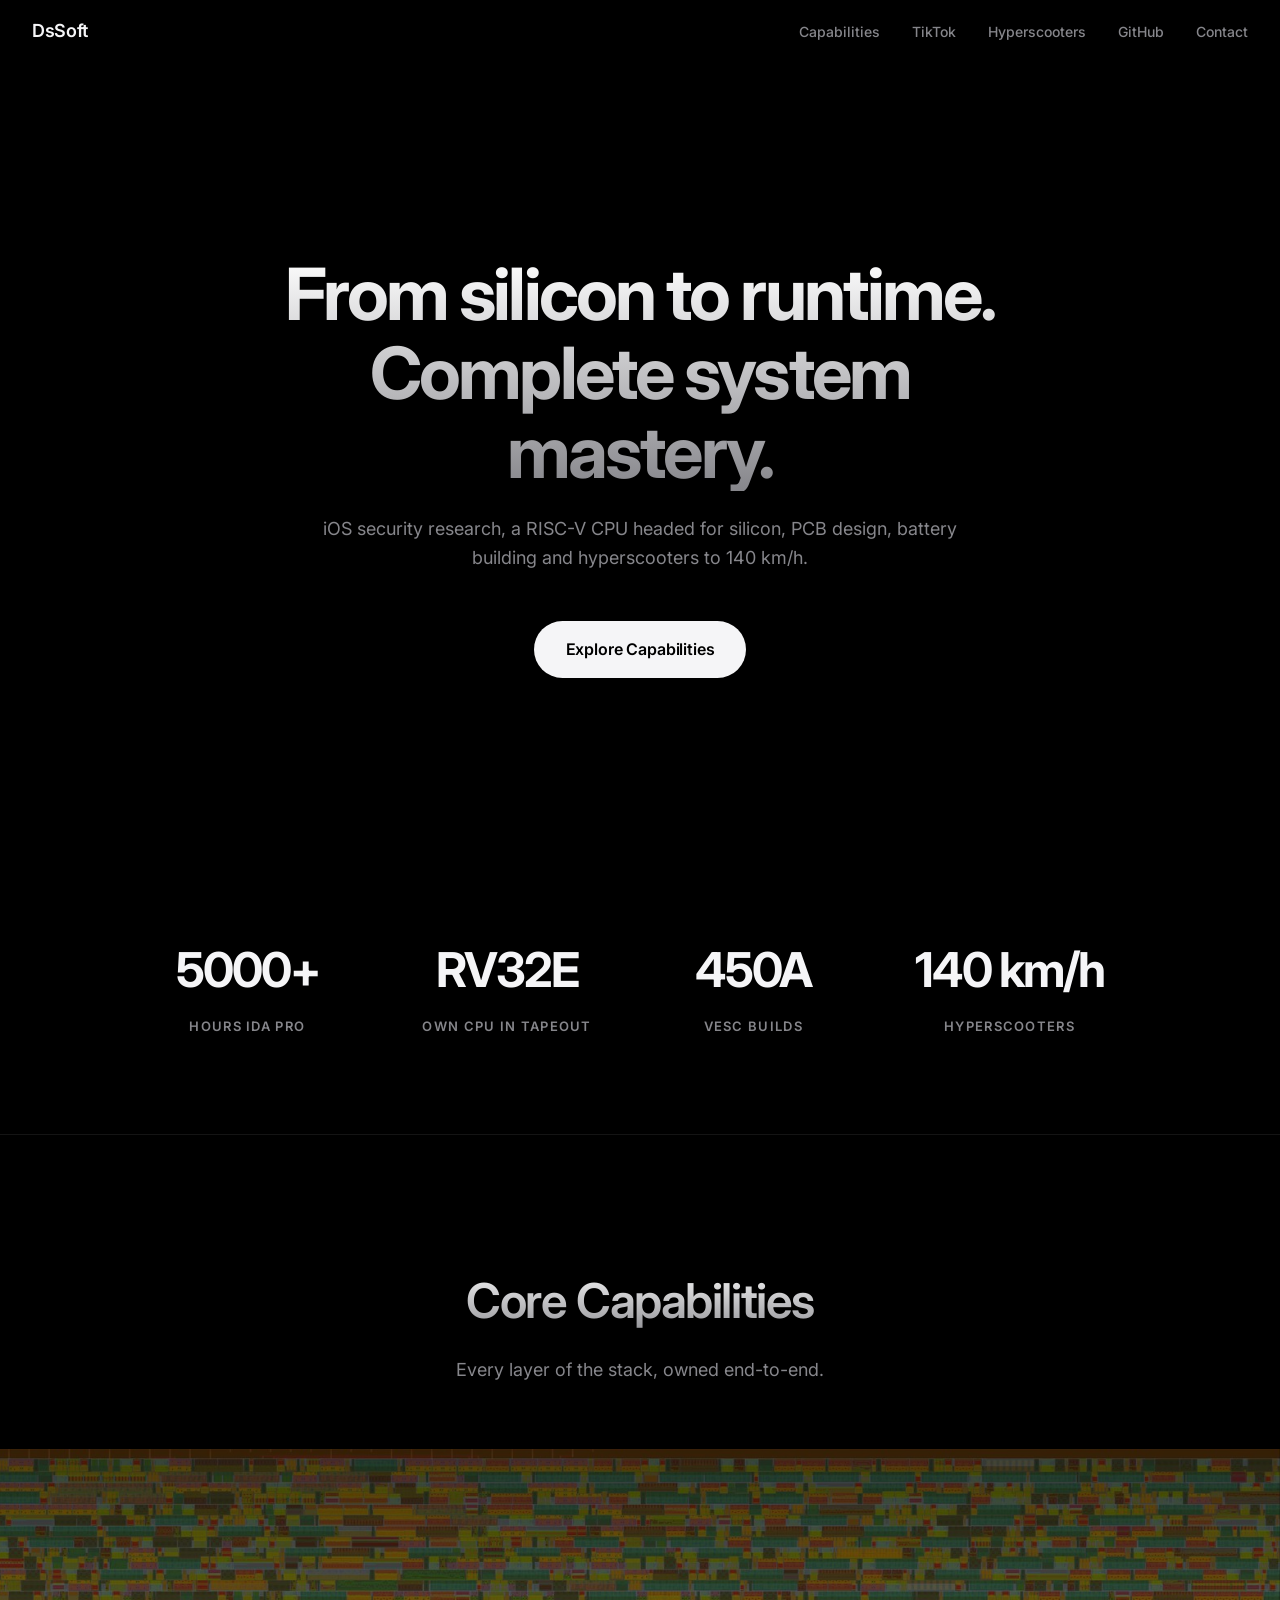
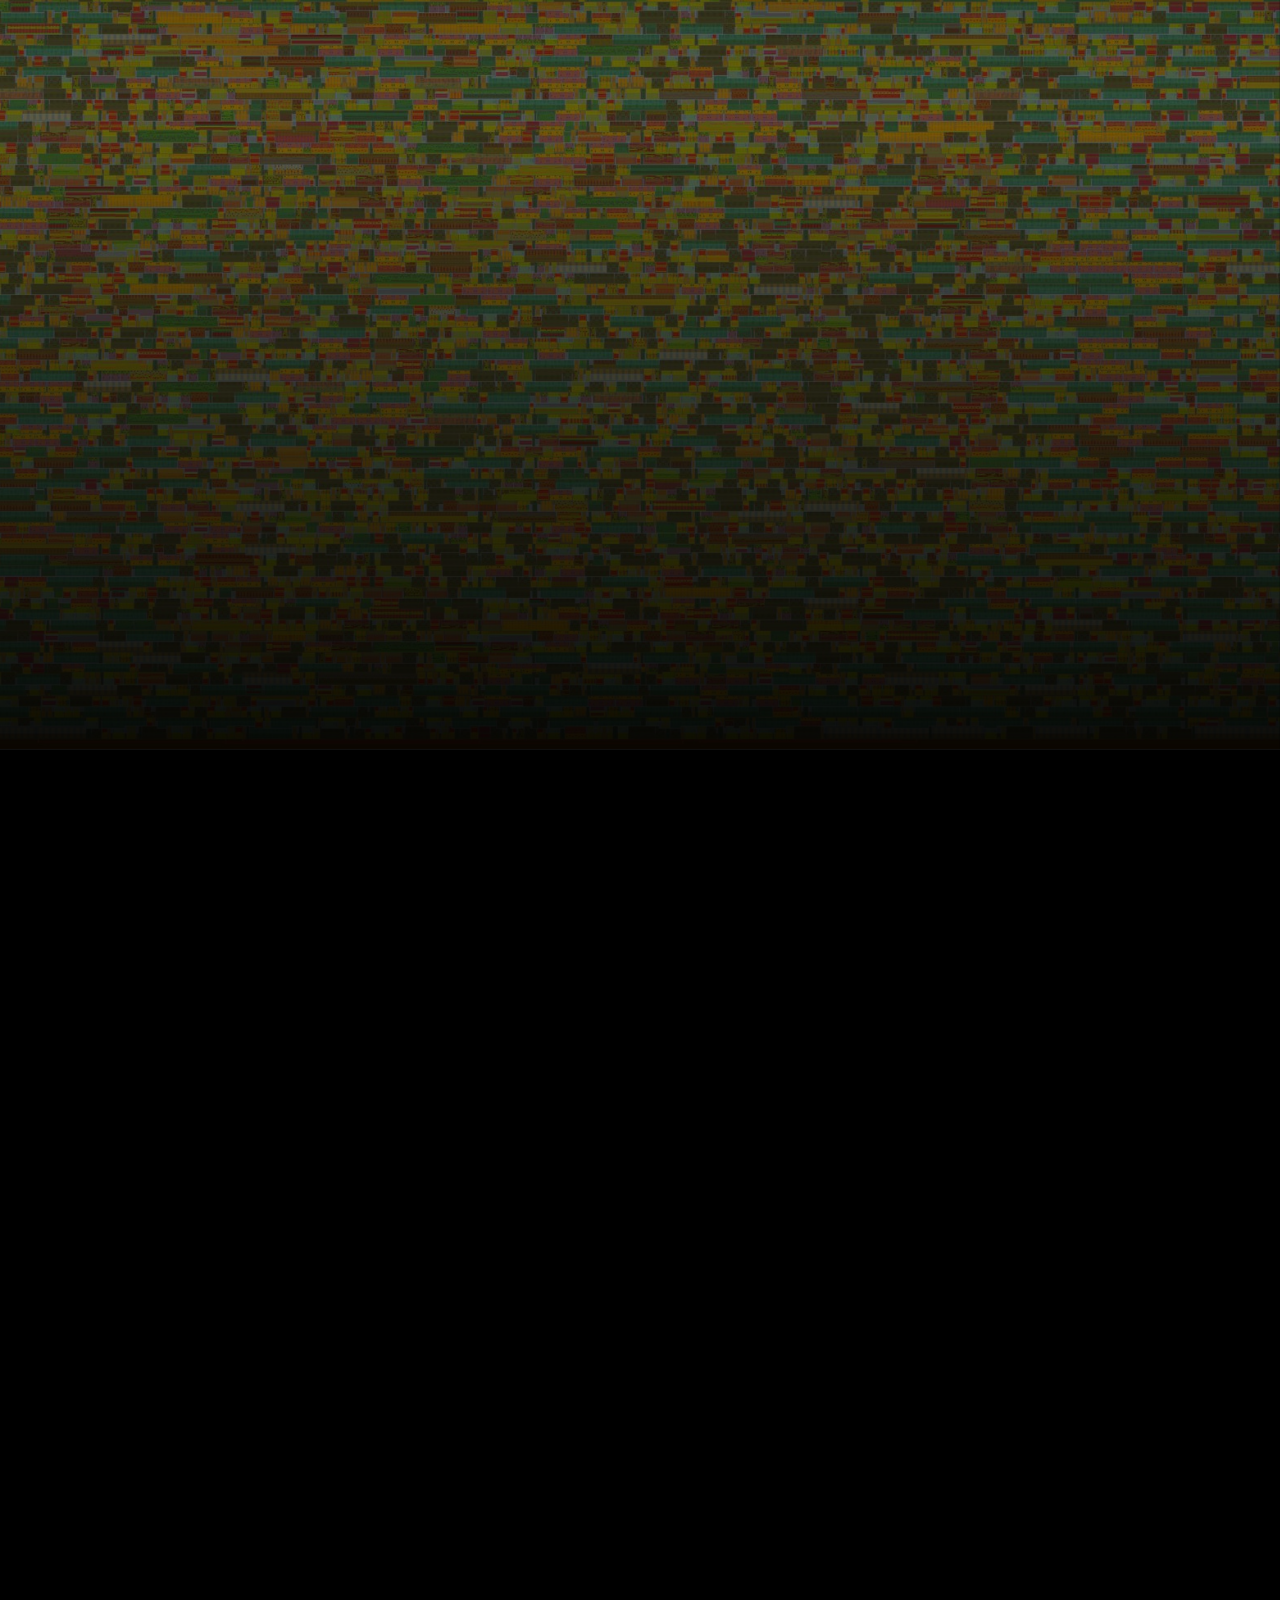
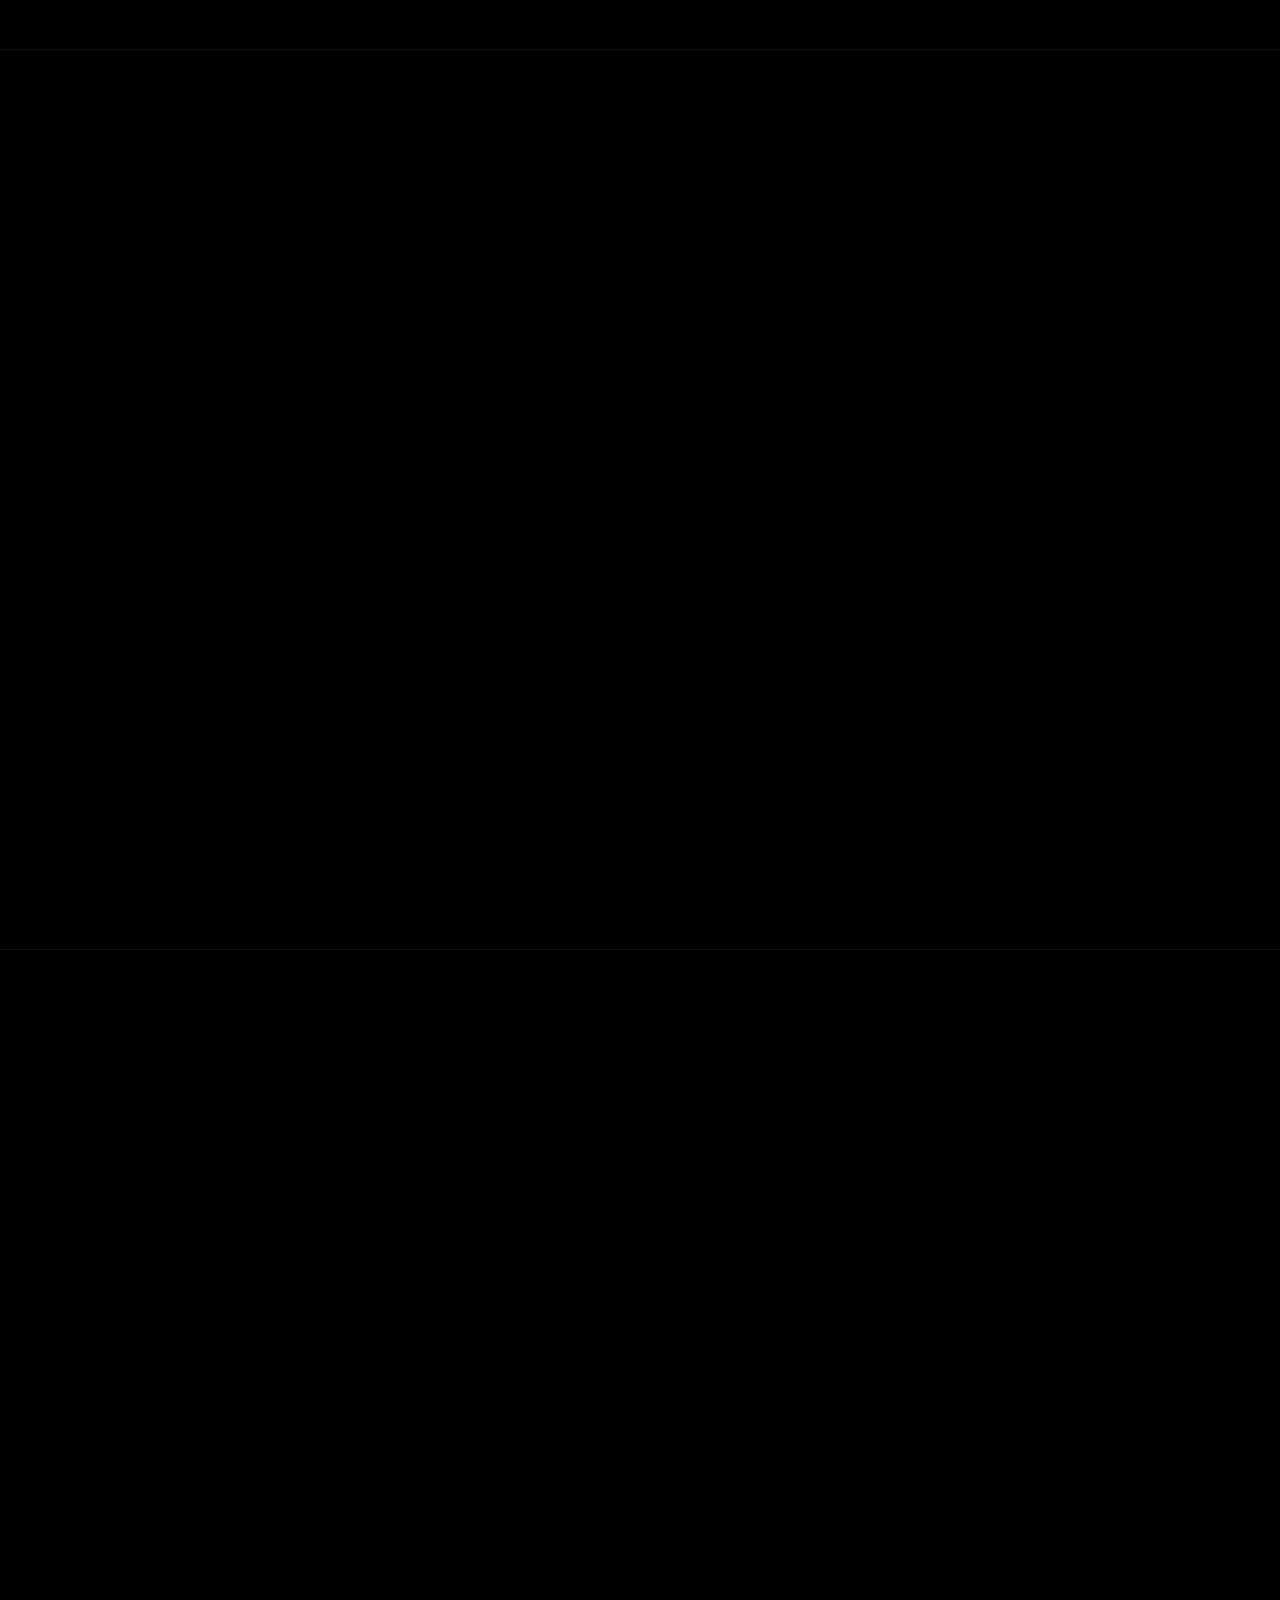
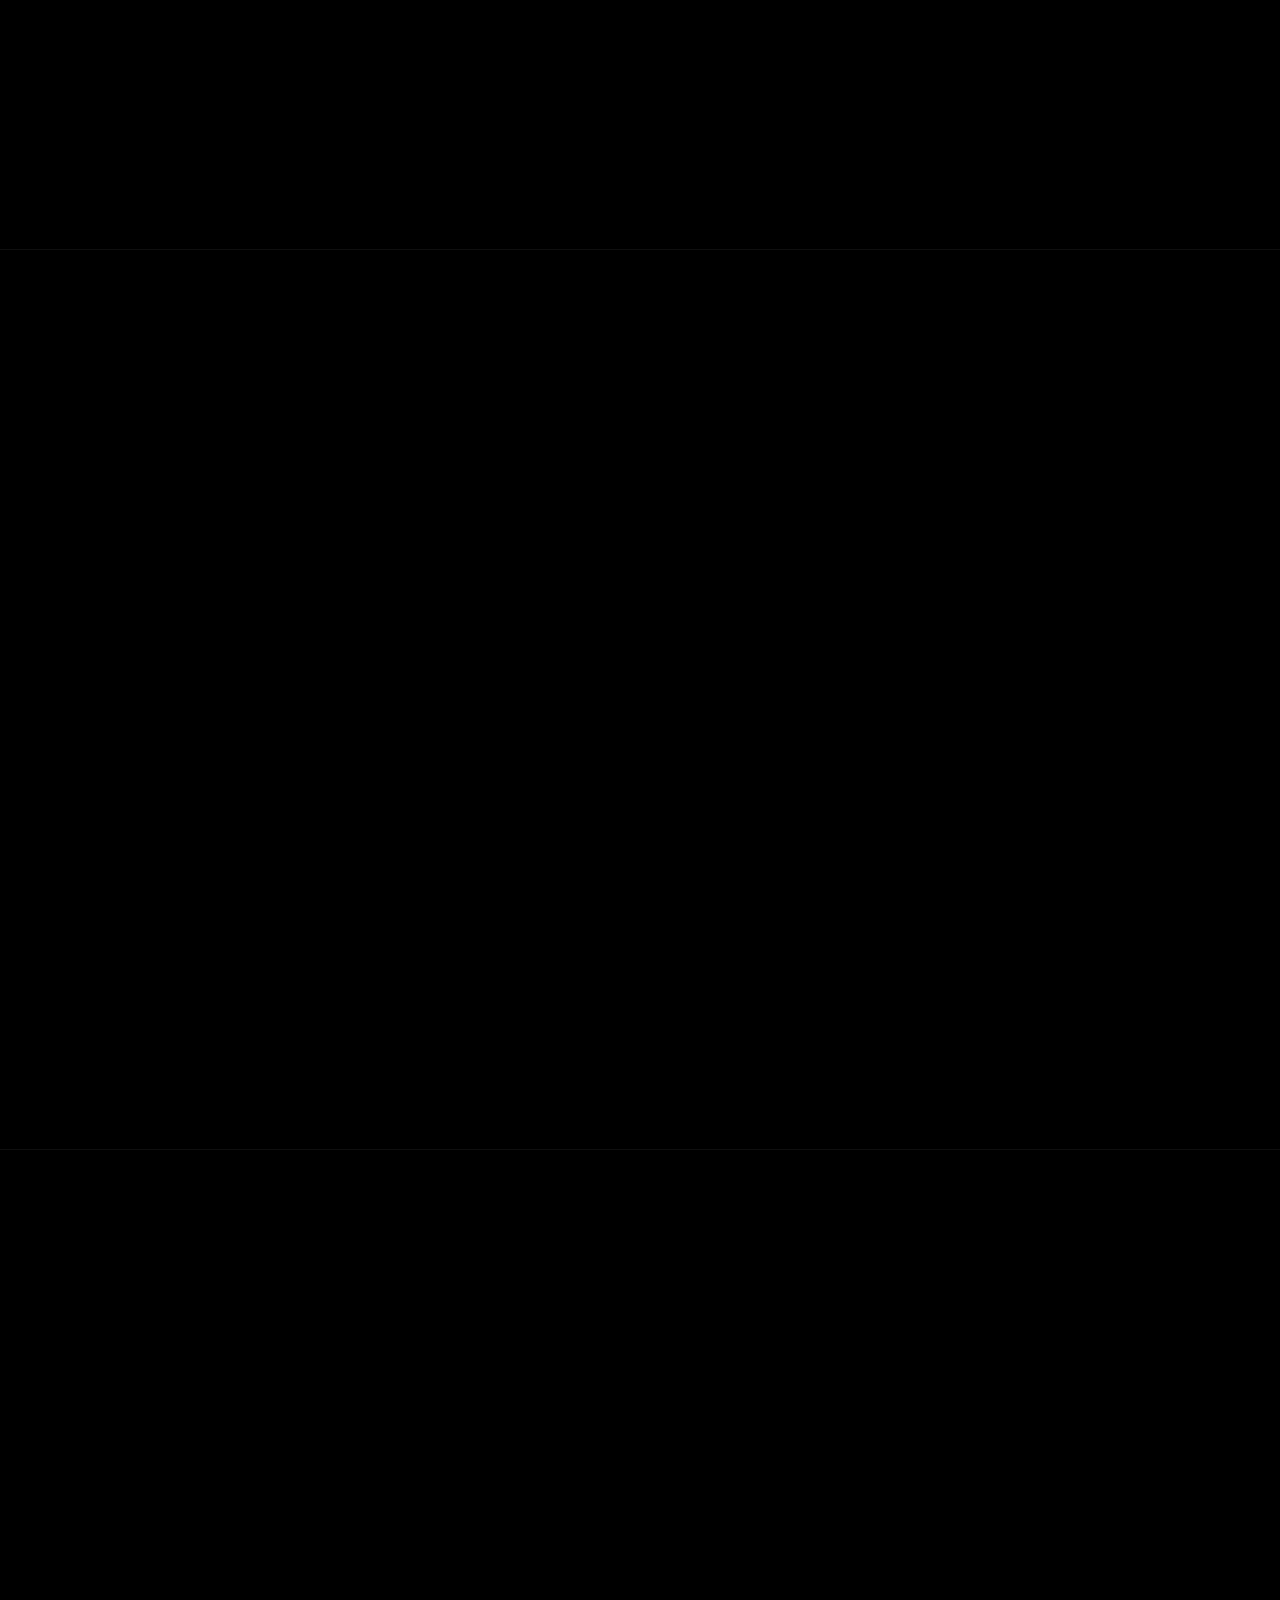
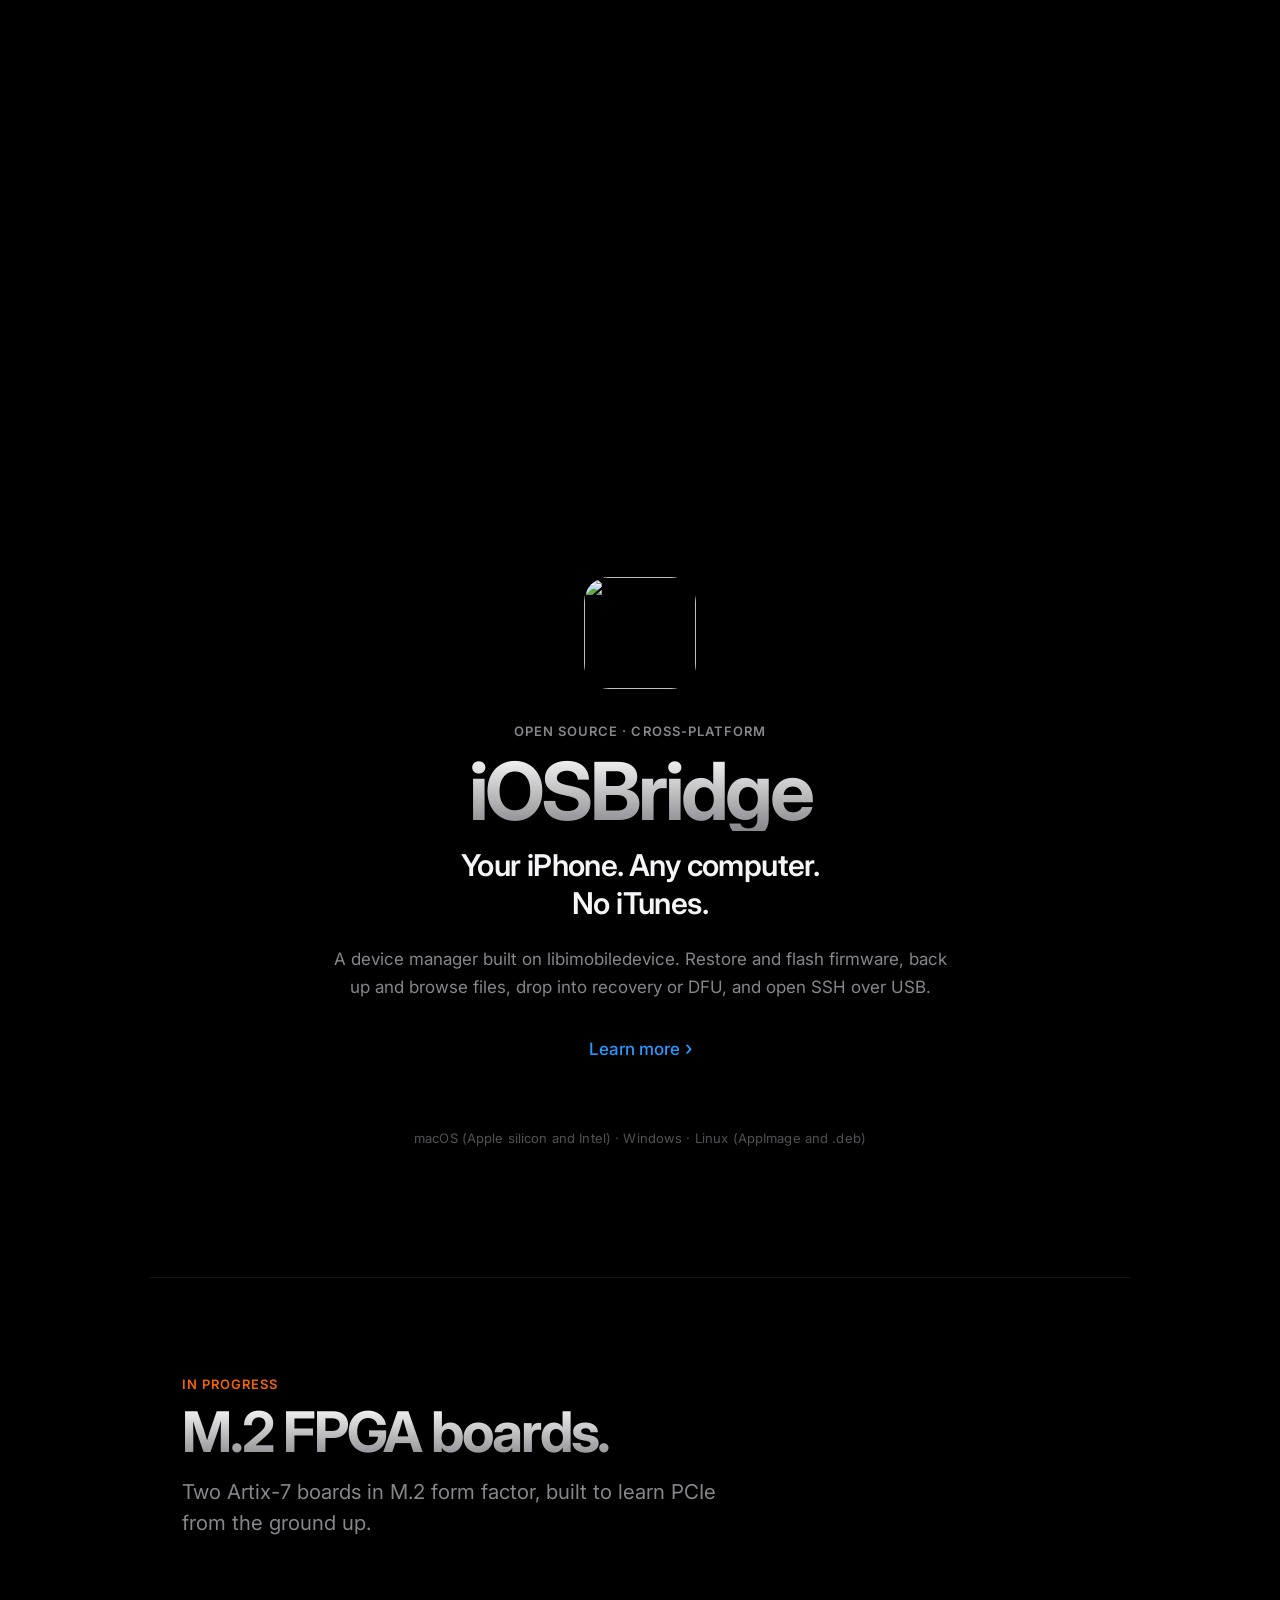
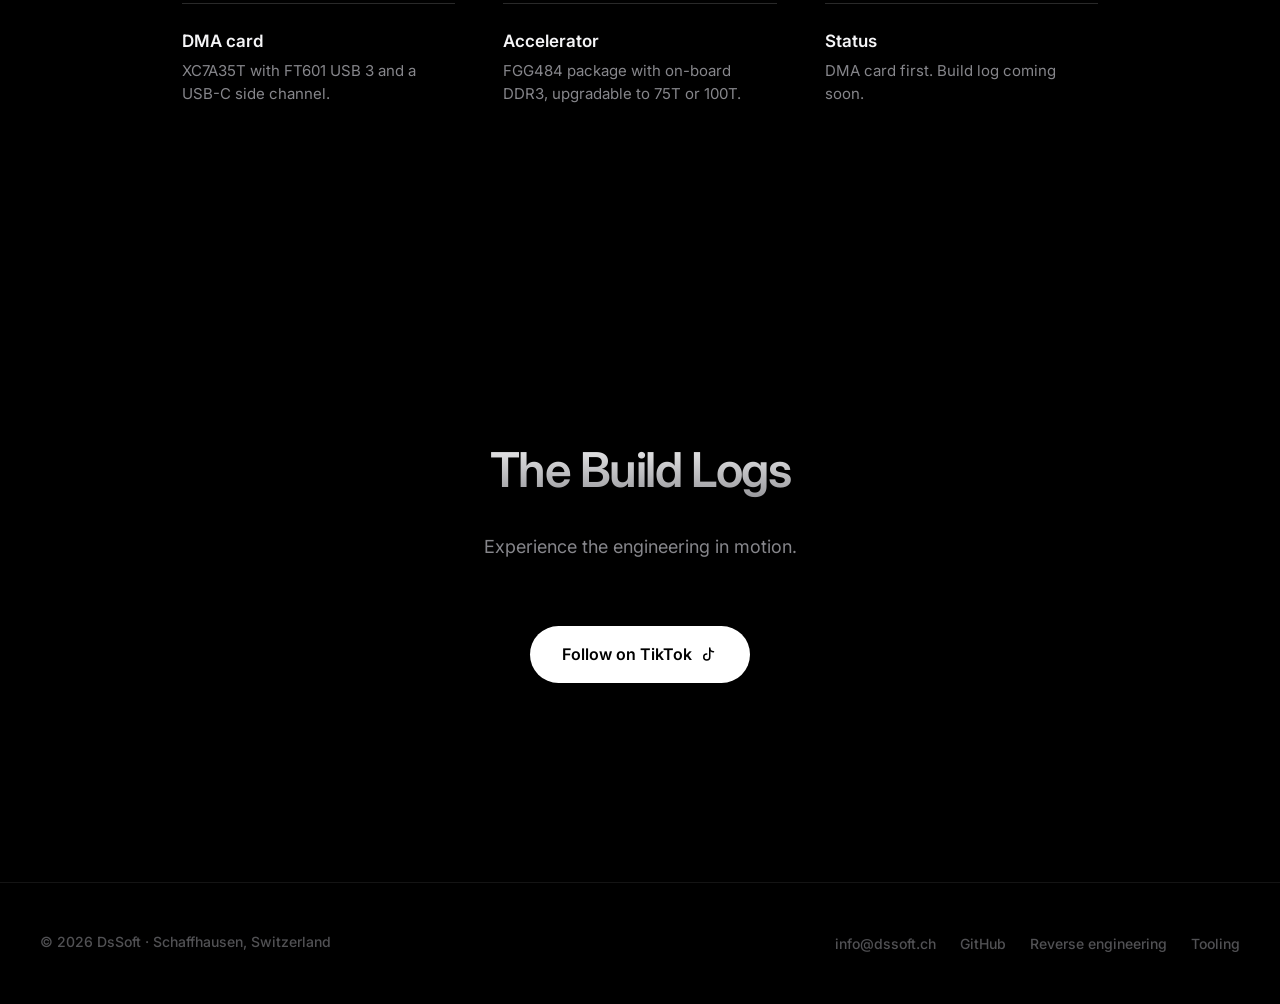
==== commit e37d0d3c: "Remove glass boxes site-wide; add X1 Carbon and prototypes sections - assets/css/boxless.css loaded " ====
--- a/index.html
+++ b/index.html
@@ -1028,6 +1028,7 @@
       transform: scale(1.5);
     }
   </style>
+  <link rel="stylesheet" href="assets/css/boxless.css">
 </head>
 
 <body>
@@ -1109,7 +1110,7 @@
           <div class="capability-card__content">
             <span class="capability-card__eyebrow">Security Research</span>
             <h3 class="capability-card__title text-gradient">Reverse engineering</h3>
-            <p class="capability-card__desc">Bootrom and iBoot analysis, firmware extraction and runtime instrumentation on iOS hardware.</p>
+            <p class="capability-card__desc">Bootrom and iBoot analysis, firmware extraction and runtime instrumentation, on retail and prototype iOS hardware.</p>
             <span class="capability-card__link">See the research Lab <span aria-hidden="true">→</span></span>
           </div>
         </a>
@@ -1162,7 +1163,7 @@
           <div class="capability-card__content">
             <span class="capability-card__eyebrow">OpenCore · AMD · macOS</span>
             <h3 class="capability-card__title text-gradient">Hackintosh Engineering</h3>
-            <p class="capability-card__desc">Ryzen 9 5950X and RX 6750 XT running native macOS: custom EFI from scratch, ACPI hot-patches and kexts for a daily driver.</p>
+            <p class="capability-card__desc">A Ryzen 9 5950X desktop and a ThinkPad X1 Carbon with accelerated Iris Xe, both on native macOS. Custom EFIs, ACPI patches and kexts.</p>
             <span class="capability-card__link">View the build <span aria-hidden="true">→</span></span>
           </div>
         </a>
--- a/assets/css/boxless.css
+++ b/assets/css/boxless.css
@@ -0,0 +1,164 @@
+/* Site-wide: no glass boxes. Loaded after each page's inline styles. */
+
+/* Hero: glass pill → plain eyebrow, floating chips gone */
+.back-link { display: flex !important; justify-content: center; }
+.hero__badge {
+  display: block !important;
+  background: none !important;
+  border: 0 !important;
+  border-radius: 0 !important;
+  box-shadow: none !important;
+  -webkit-backdrop-filter: none !important;
+  backdrop-filter: none !important;
+  padding: 0 !important;
+  margin: 0 0 1rem !important;
+  font-size: 0.8125rem !important;
+  font-weight: 600 !important;
+  letter-spacing: 0.08em;
+  text-transform: uppercase;
+  color: #A1A1A6 !important;
+}
+.hero__glass { display: none !important; }
+
+/* Closing panels → open, centered text */
+.cta-panel {
+  background: none !important;
+  border: 0 !important;
+  border-radius: 0 !important;
+  box-shadow: none !important;
+  -webkit-backdrop-filter: none !important;
+  backdrop-filter: none !important;
+}
+.section .cta-panel { padding: 4rem 1rem !important; }
+
+/* Homepage TikTok band: full-bleed image instead of a rounded card */
+.cta-section { max-width: none !important; padding: 0 !important; }
+.cta-section .cta-panel { min-height: 72vh; padding: 8rem 2rem !important; }
+
+/* Photos: keep the rounded corners, drop the outline and glow */
+.feature-image img { border: 0 !important; box-shadow: none !important; }
+
+/* Hackintosh spec tiles → hairline spec rows */
+.spec-duo { gap: 0 3rem !important; margin-bottom: 0 !important; }
+.spec-chip,
+.spec-rail,
+.spec-rail__item {
+  background: none !important;
+  border: 0 !important;
+  border-radius: 0 !important;
+  box-shadow: none !important;
+  -webkit-backdrop-filter: none !important;
+  backdrop-filter: none !important;
+}
+.spec-chip {
+  border-top: 1px solid rgba(255, 255, 255, 0.14) !important;
+  padding: 1.5rem 0 2rem !important;
+  text-align: left !important;
+}
+.spec-rail {
+  display: grid !important;
+  grid-template-columns: repeat(4, minmax(0, 1fr));
+  gap: 0 3rem;
+  margin-bottom: 4rem;
+}
+.spec-rail__item {
+  border-top: 1px solid rgba(255, 255, 255, 0.14) !important;
+  padding: 1rem 0 !important;
+  align-items: flex-start !important;
+  text-align: left !important;
+}
+@media (max-width: 768px) {
+  .spec-rail { grid-template-columns: 1fr 1fr; }
+}
+
+/* Embedded page cards → open columns */
+.capabilities__grid .capability-card {
+  background: none !important;
+  border: 0 !important;
+  border-top: 1px solid rgba(255, 255, 255, 0.14) !important;
+  border-radius: 0 !important;
+  box-shadow: none !important;
+  -webkit-backdrop-filter: none !important;
+  backdrop-filter: none !important;
+  padding: 1.5rem 0 0 !important;
+}
+.capabilities__grid .capability-card:hover { transform: none !important; }
+.capability-card__icon { display: none !important; }
+
+/* Shared Apple-style building blocks */
+.text-link { font-size: 1.0625rem; font-weight: 500; color: #2997FF; }
+.text-link:hover { text-decoration: underline; }
+.text-link::after { content: ' \203A'; font-size: 1.15em; }
+
+.x-section {
+  max-width: 1200px;
+  margin: 0 auto;
+  padding: 6rem 2rem;
+  position: relative;
+  z-index: 2;
+}
+.x-eyebrow {
+  font-size: 0.8125rem;
+  font-weight: 600;
+  letter-spacing: 0.08em;
+  text-transform: uppercase;
+  color: #A1A1A6;
+  margin-bottom: 0.5rem;
+}
+.x-title {
+  font-size: clamp(2.25rem, 5vw, 3.75rem) !important;
+  font-weight: 700;
+  letter-spacing: -0.04em;
+  line-height: 1.05 !important;
+  margin-bottom: 1rem !important;
+  max-width: 900px;
+}
+.x-lede {
+  max-width: 720px;
+  font-size: clamp(1.0625rem, 1.6vw, 1.3125rem) !important;
+  line-height: 1.5;
+  margin-bottom: 1.5rem;
+}
+.x-note { max-width: 720px; font-size: 1rem !important; line-height: 1.6; margin-bottom: 2rem; }
+.x-links { display: flex; flex-wrap: wrap; gap: 0.75rem 2.5rem; margin-bottom: 3.5rem; }
+.x-specs {
+  display: grid;
+  grid-template-columns: repeat(4, minmax(0, 1fr));
+  gap: 0 3rem;
+  margin-bottom: 3.5rem;
+}
+.x-specs > div { border-top: 1px solid rgba(255, 255, 255, 0.14); padding-top: 1rem; }
+.x-specs dt {
+  font-size: 0.75rem;
+  font-weight: 600;
+  letter-spacing: 0.06em;
+  text-transform: uppercase;
+  color: #6E6E73;
+  margin-bottom: 4px;
+}
+.x-specs dd { font-size: 0.9375rem; color: #F5F5F7; line-height: 1.45; }
+.x-subhead {
+  font-size: clamp(1.25rem, 2vw, 1.5rem);
+  font-weight: 600;
+  letter-spacing: -0.02em;
+  color: #F5F5F7;
+  margin-bottom: 1.5rem;
+}
+.x-grid {
+  display: grid;
+  grid-template-columns: repeat(2, minmax(0, 1fr));
+  gap: 0 3rem;
+}
+.x-grid > div { border-top: 1px solid rgba(255, 255, 255, 0.14); padding: 1.25rem 0 2rem; }
+.x-grid h4 { font-size: 1.0625rem; font-weight: 600; color: #F5F5F7; margin-bottom: 0.375rem; }
+.x-grid p { font-size: 0.9375rem !important; line-height: 1.6; }
+.x-grid code, .x-lede code, .x-note code {
+  font-family: ui-monospace, "SFMono-Regular", Menlo, Consolas, monospace;
+  font-size: 0.9em;
+  color: #D2D2D7;
+}
+@media (max-width: 768px) {
+  .x-section { padding: 4rem 1.25rem; }
+  .x-specs { grid-template-columns: 1fr 1fr; gap: 0 1.5rem; }
+  .x-grid { grid-template-columns: 1fr; }
+}
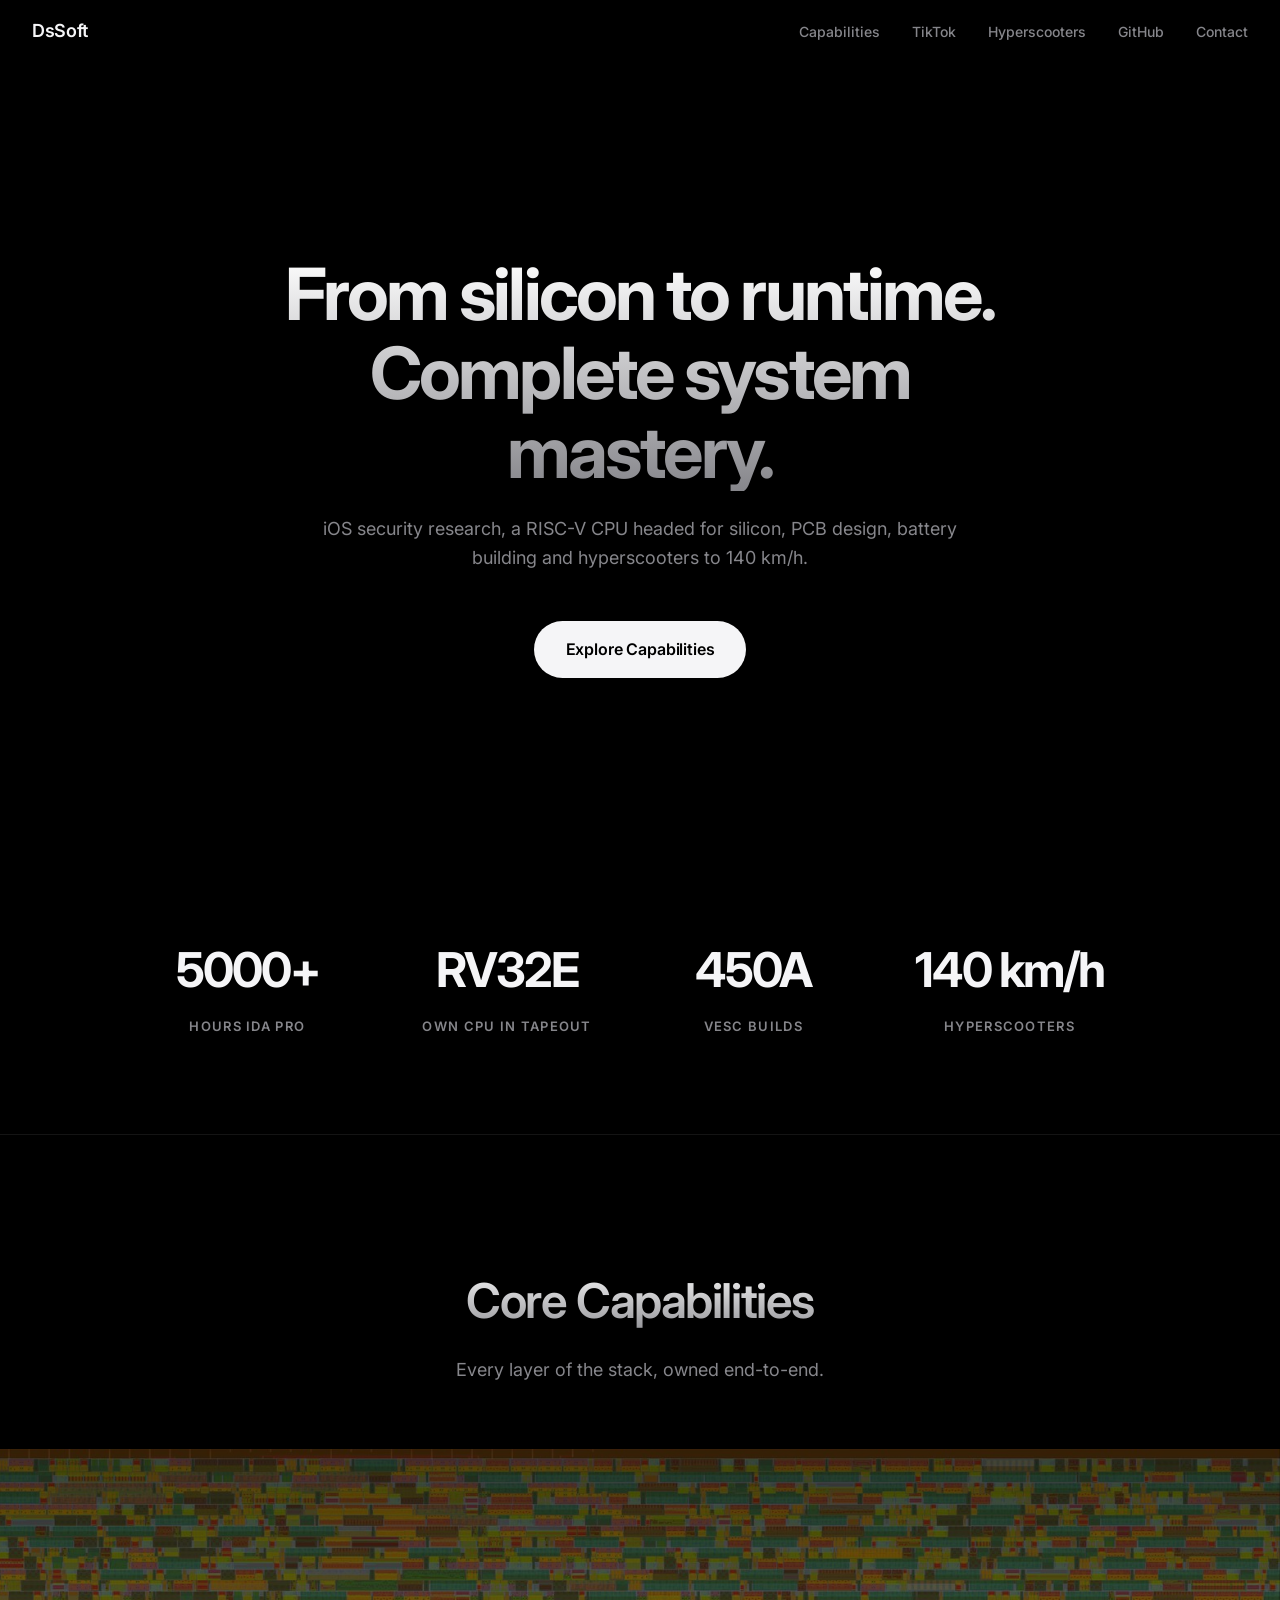
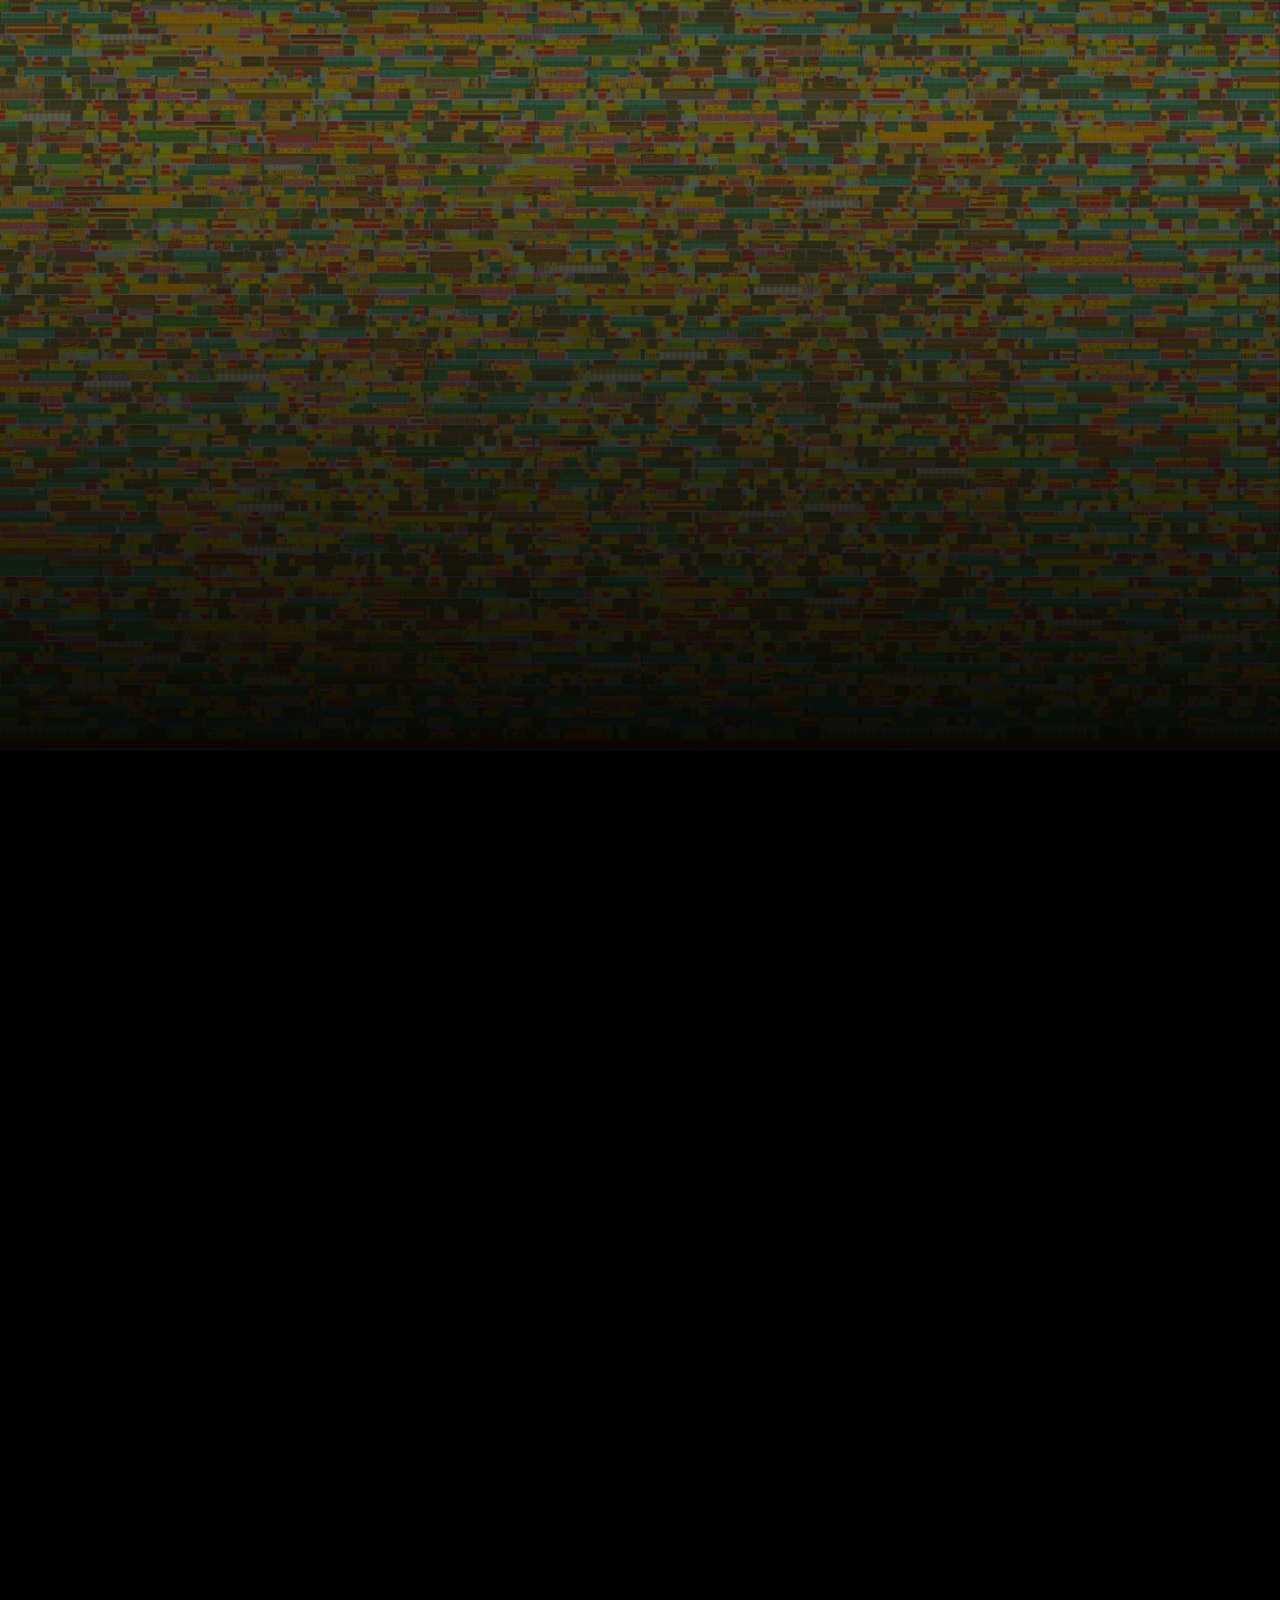
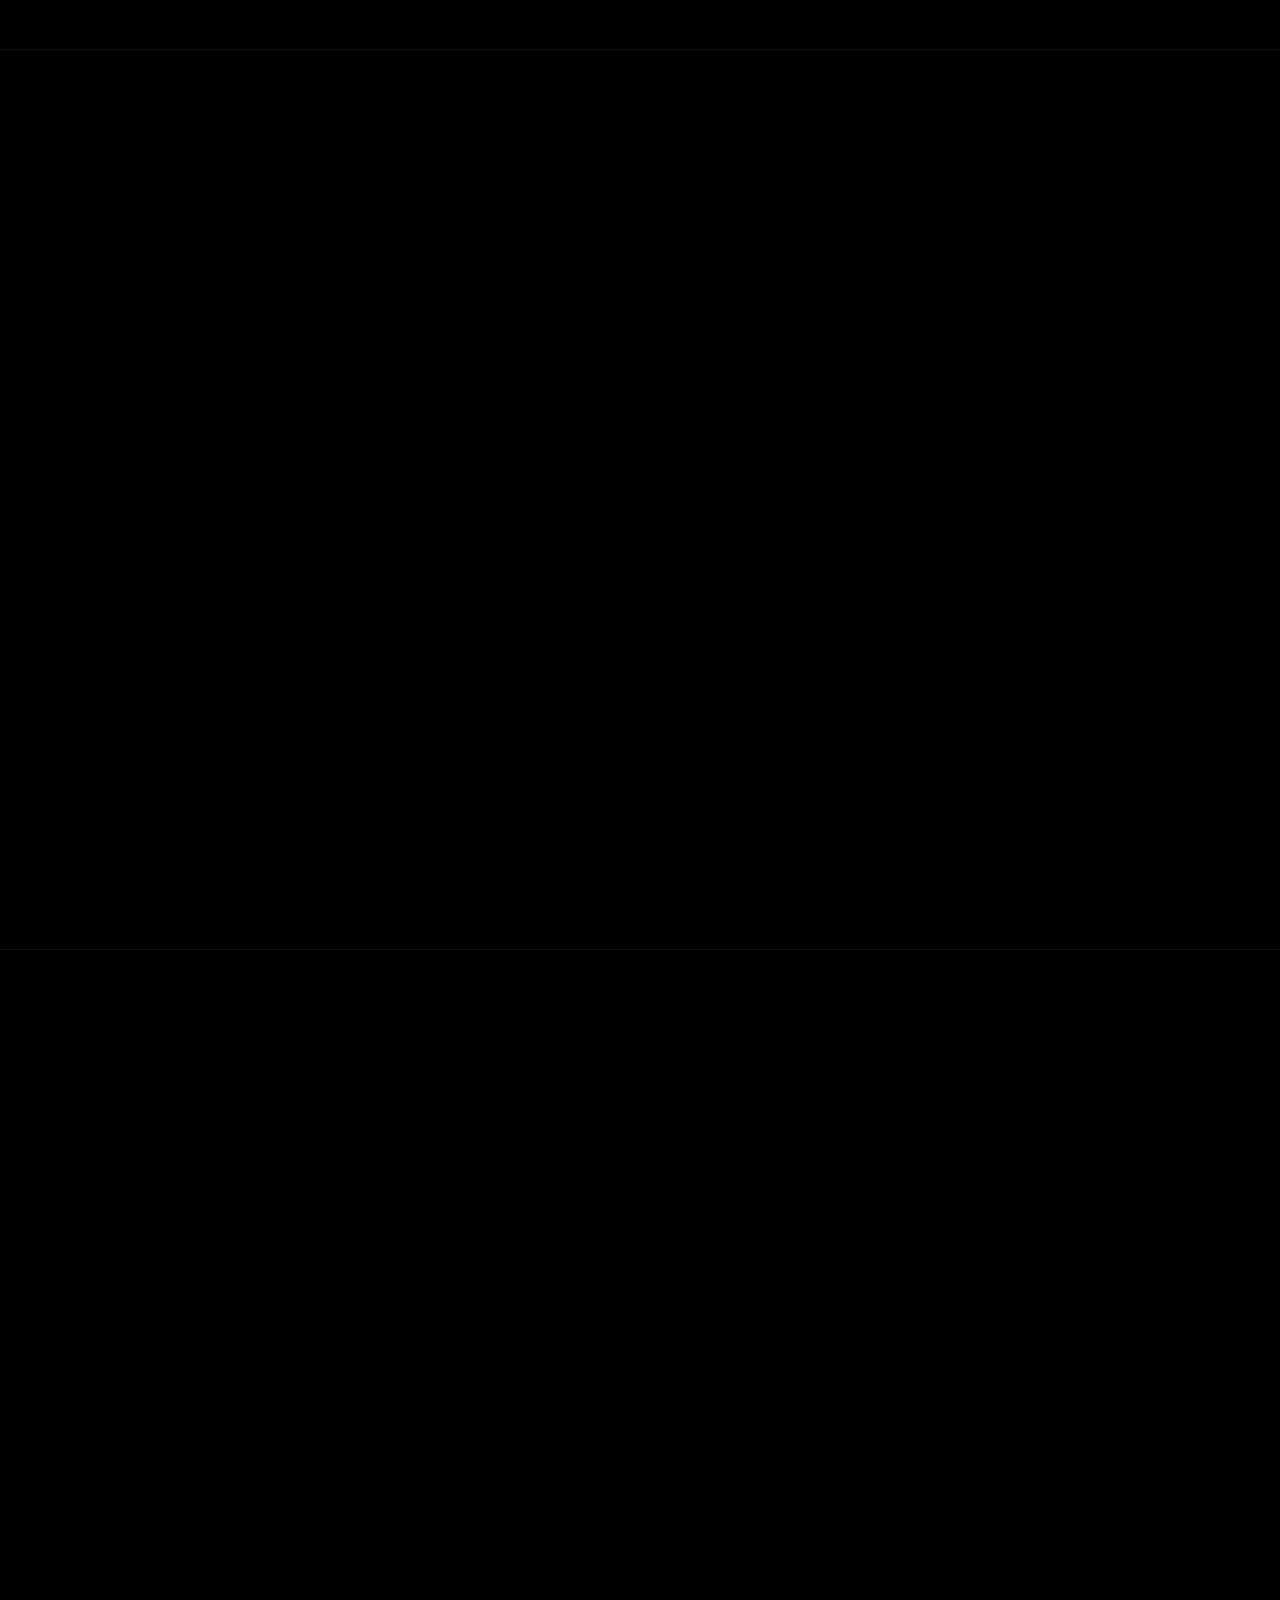
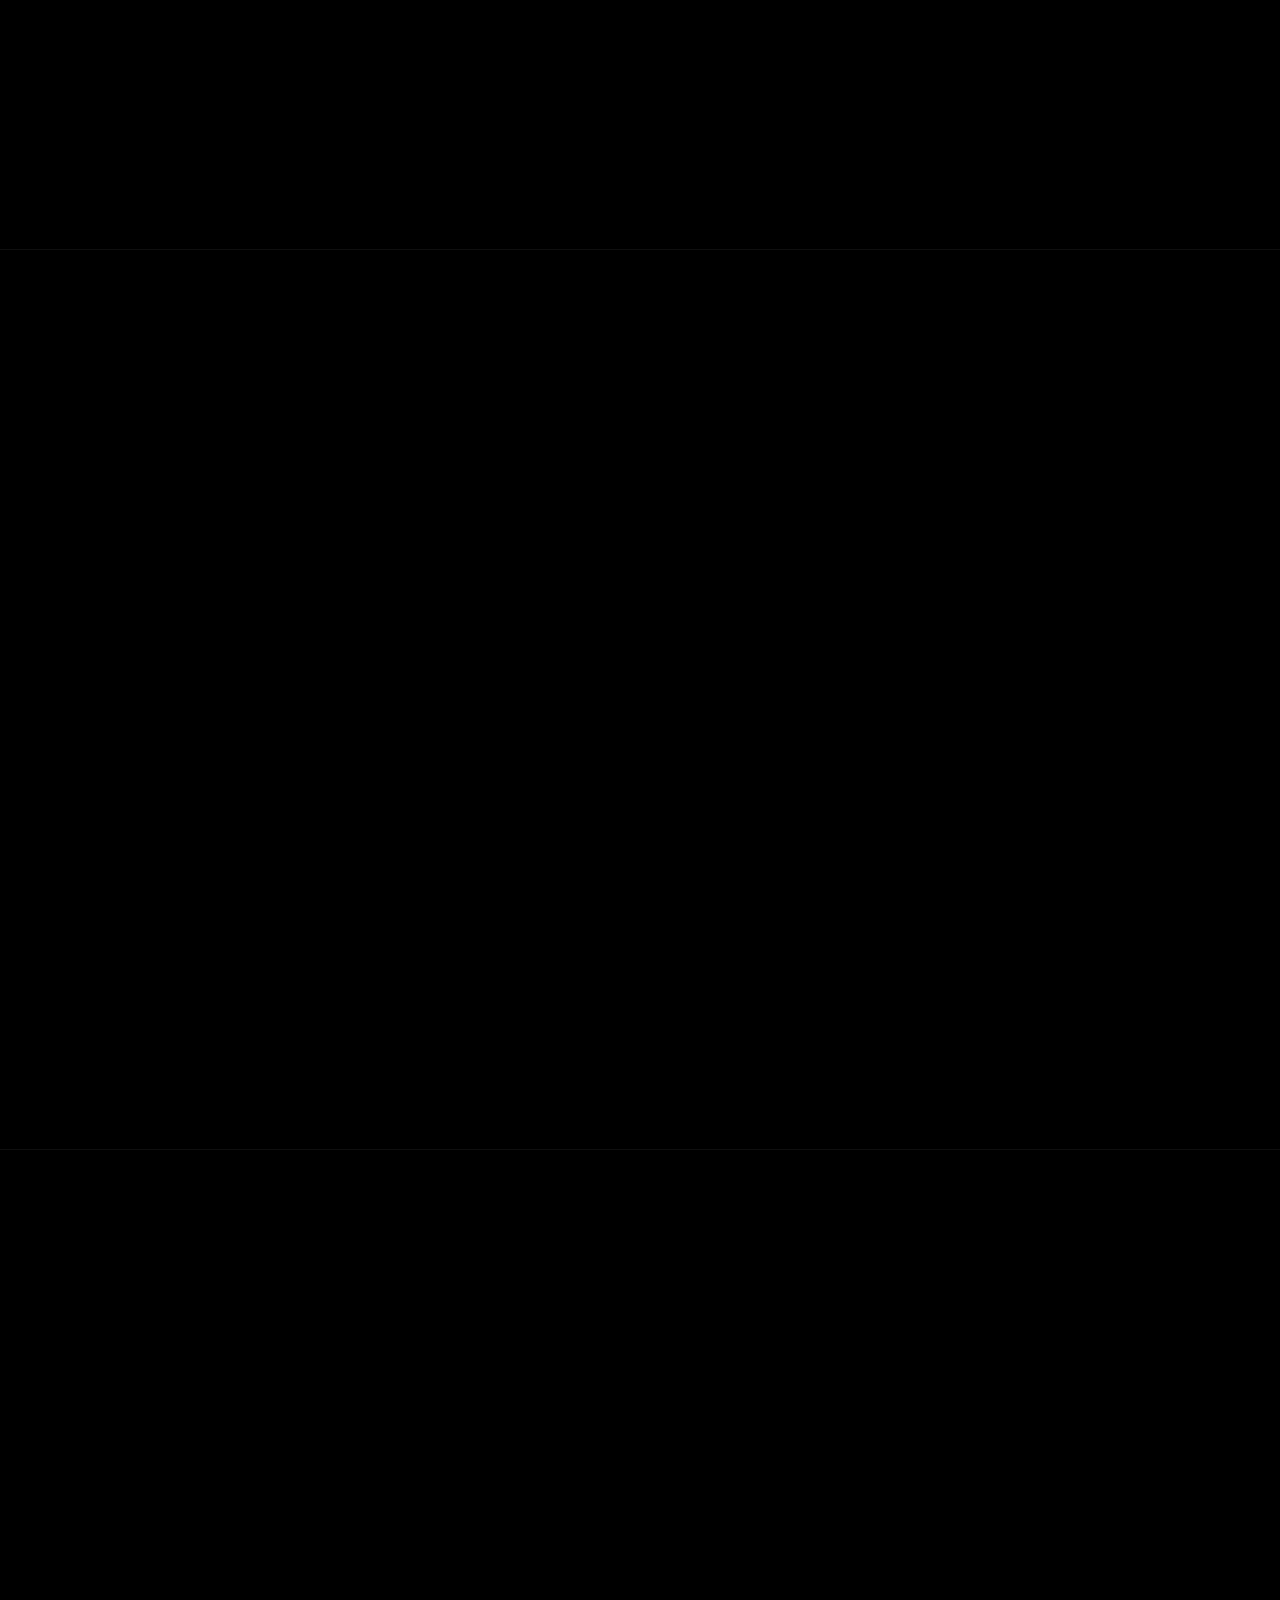
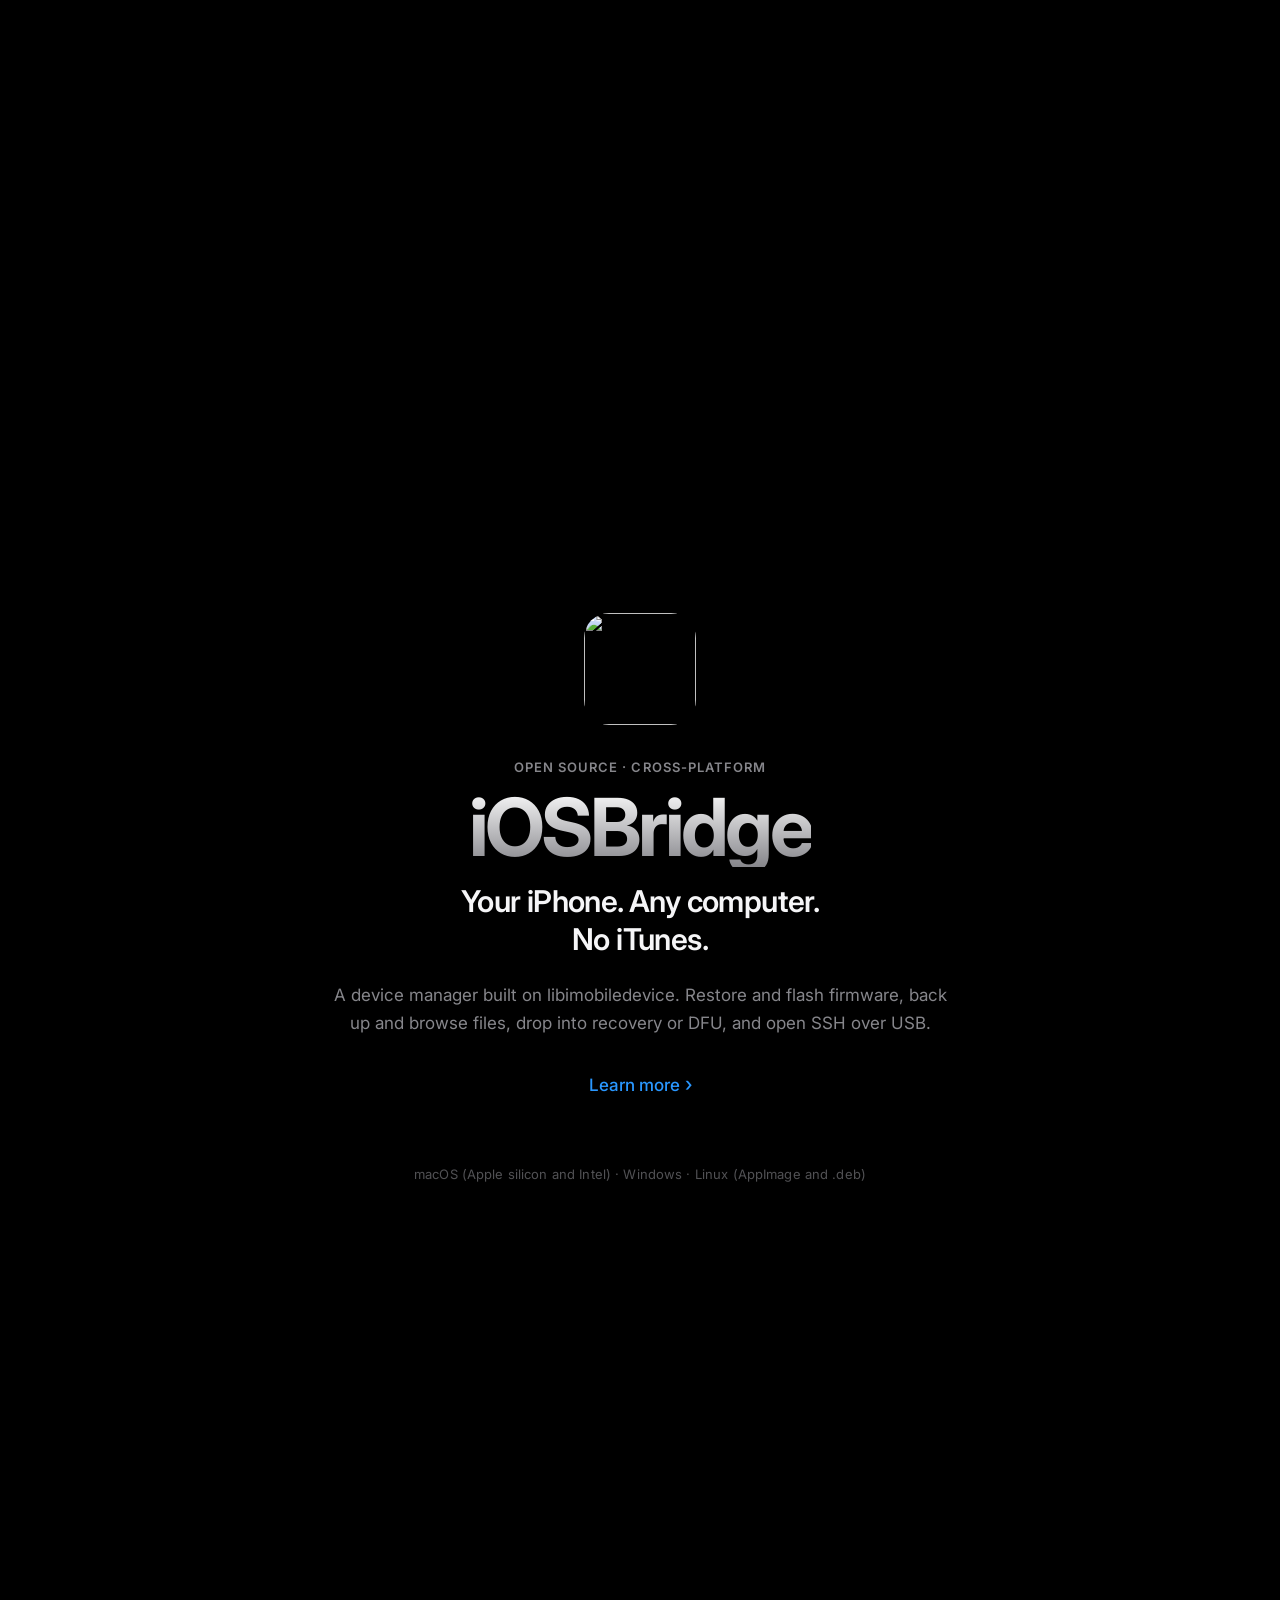
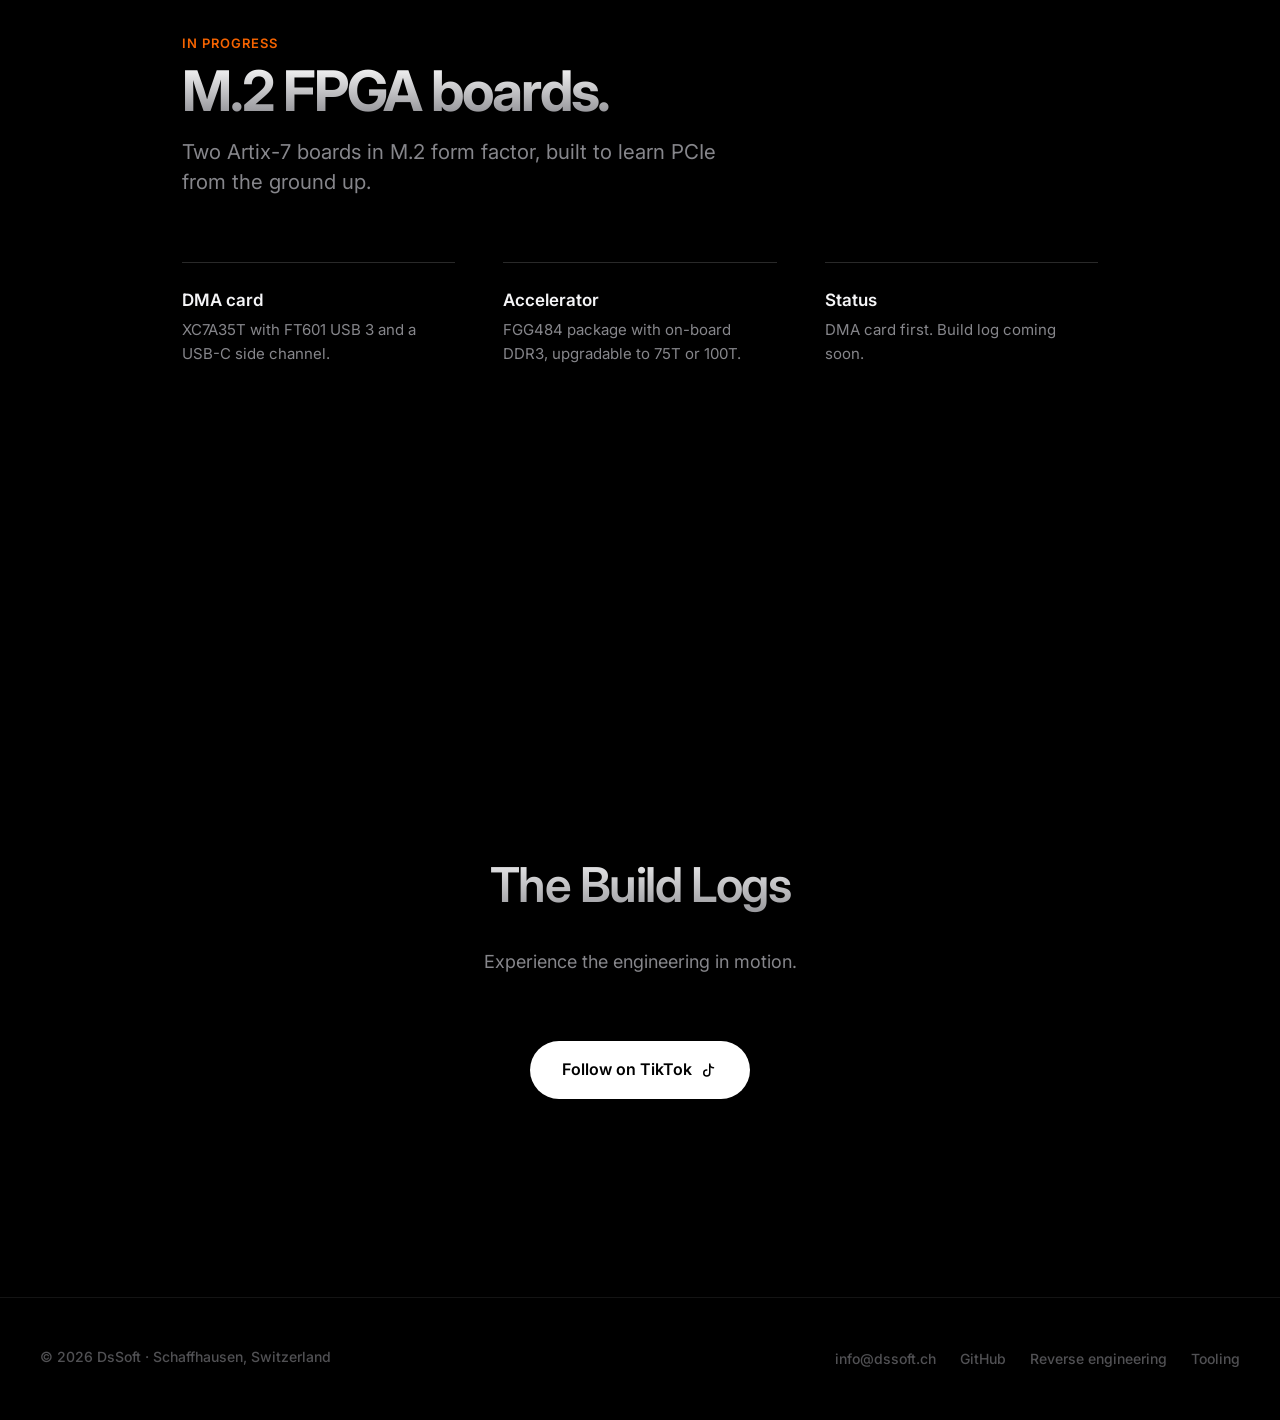
==== commit 02f57244: "Drop closing text panels on all subpages; full-height iOSBridge and FPGA sections - Remove the botto" ====
--- a/index.html
+++ b/index.html
@@ -651,6 +651,11 @@
 
     /* ── Product (iOSBridge) ── */
     .product {
+      min-height: 100svh;
+      display: flex;
+      flex-direction: column;
+      align-items: center;
+      justify-content: center;
       padding: var(--space-5xl) var(--space-xl);
       max-width: 980px;
       margin: 0 auto;
@@ -728,10 +733,13 @@
 
     /* ── In progress ── */
     .progress {
-      padding: var(--space-4xl) var(--space-xl) var(--space-5xl);
+      min-height: 100svh;
+      display: flex;
+      flex-direction: column;
+      justify-content: center;
+      padding: var(--space-5xl) var(--space-xl);
       max-width: 980px;
       margin: 0 auto;
-      border-top: 1px solid var(--border-subtle);
     }
 
     .progress__eyebrow {
